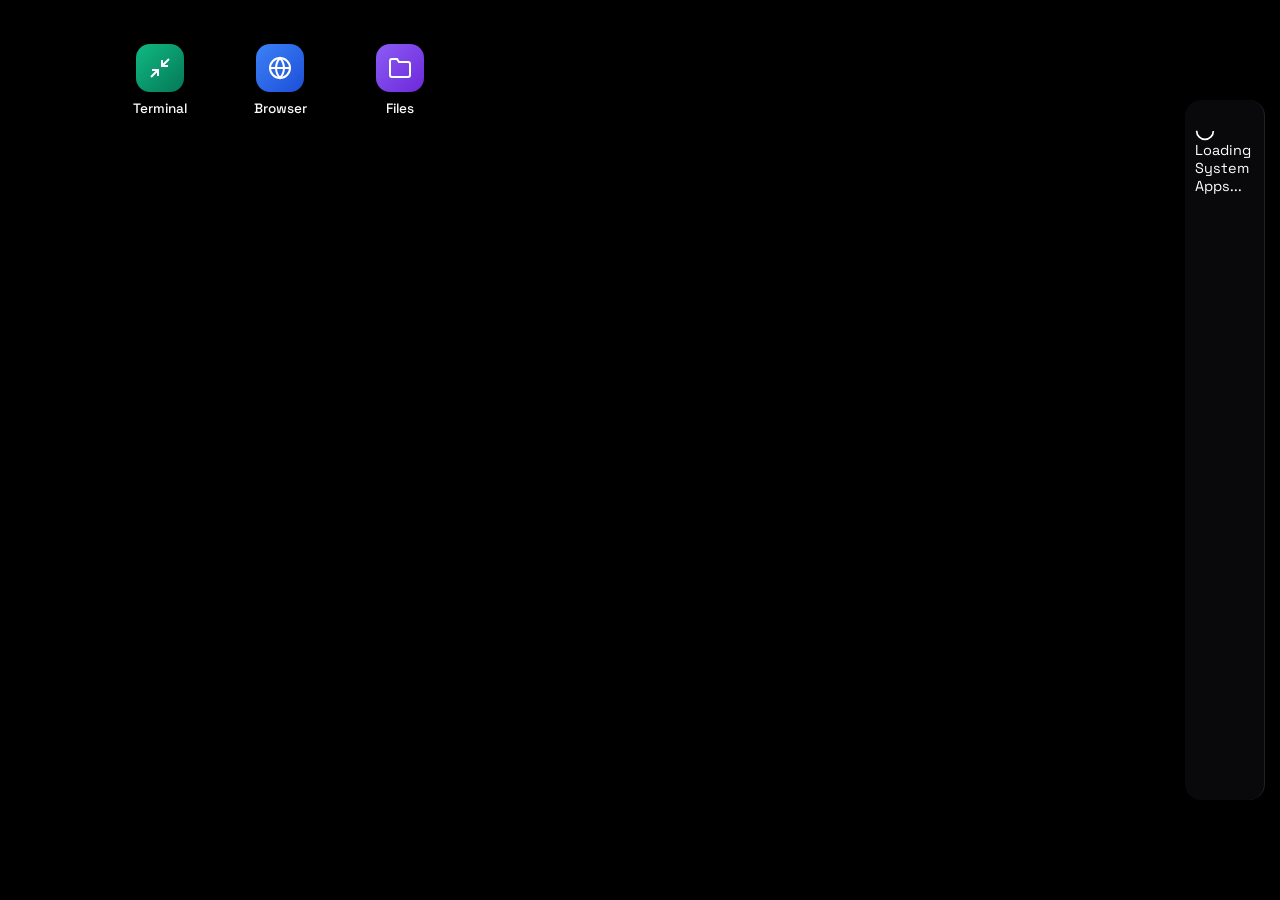
==== ui/index.html @ 46dd428d "New Window" ====
<!DOCTYPE html>
<html lang="en">
<head>
    <meta charset="UTF-8">
    <meta name="viewport" content="width=device-width, initial-scale=1.0">
    <title>Nexus OS Desktop</title>
    <link href="https://fonts.googleapis.com/css2?family=Space+Grotesk:wght@300;400;500;700&display=swap" rel="stylesheet">
    <link rel="stylesheet" href="style.css">
</head>
<body>
    
    <!-- WALLPAPER CROSSFADE LAYERS -->
    <div id="bg-layer-1" class="wallpaper-layer"></div>
    <div id="bg-layer-2" class="wallpaper-layer" style="opacity: 0;"></div>

    <!-- DESKTOP AREA -->
    <main class="desktop">
        <!-- We can add some desktop icons here -->
        <div class="icon-grid">
            <div class="app-icon">
                <div class="icon-box" style="background: linear-gradient(135deg, #10b981, #047857);">
                    <svg width="24" height="24" viewBox="0 0 24 24" fill="none" stroke="currentColor" stroke-width="2"><polyline points="4 14 10 14 10 20"></polyline><polyline points="20 10 14 10 14 4"></polyline><line x1="14" y1="10" x2="21" y2="3"></line><line x1="3" y1="21" x2="10" y2="14"></line></svg>
                </div>
                <span>Terminal</span>
            </div>
            
            <div class="app-icon">
                <div class="icon-box" style="background: linear-gradient(135deg, #3b82f6, #1d4ed8);">
                    <svg width="24" height="24" viewBox="0 0 24 24" fill="none" stroke="currentColor" stroke-width="2"><circle cx="12" cy="12" r="10"></circle><line x1="2" y1="12" x2="22" y2="12"></line><path d="M12 2a15.3 15.3 0 0 1 4 10 15.3 15.3 0 0 1-4 10 15.3 15.3 0 0 1-4-10 15.3 15.3 0 0 1 4-10z"></path></svg>
                </div>
                <span>Browser</span>
            </div>

            <div class="app-icon">
                <div class="icon-box" style="background: linear-gradient(135deg, #8b5cf6, #6d28d9);">
                    <svg width="24" height="24" viewBox="0 0 24 24" fill="none" stroke="currentColor" stroke-width="2"><path d="M22 19a2 2 0 0 1-2 2H4a2 2 0 0 1-2-2V5a2 2 0 0 1 2-2h5l2 3h9a2 2 0 0 1 2 2z"></path></svg>
                </div>
                <span>Files</span>
            </div>
        </div>
    </main>

    <!-- MAC-STYLE FLOATING DOCK (RIGHT SIDEBAR) -->
    <div class="mac-dock-container">
        <div class="mac-dock glass-panel" id="dynamic-dock">
            <div style="color: white; padding: 0 10px; font-size: 0.9rem;" id="dock-loading">
                <svg class="spinner" width="20" height="20" viewBox="0 0 24 24" fill="none" stroke="currentColor" stroke-width="2" style="animation: spin 1s linear infinite; vertical-align: middle; margin-right: 8px;"><circle cx="12" cy="12" r="10" stroke-dasharray="31.4 31.4" stroke-dashoffset="0"></circle></svg>
                Loading System Apps...
            </div>
            <!-- Dynamic Apps will be injected here -->
            <div class="dock-divider" id="dock-divider" style="display: none;"></div>
        </div>
    </div>

    <style>
        @keyframes spin { 100% { transform: rotate(360deg); } }
        
        .dock-item img {
            width: 32px;
            height: 32px;
            object-fit: contain;
            pointer-events: none;
        }
    </style>

    <script src="script.js"></script>
</body>
</html>
---- ui/style.css ----
:root {
    --glass-bg: rgba(15, 15, 20, 0.6);
    --glass-border: rgba(255, 255, 255, 0.1);
    --accent: #8b5cf6;
    --accent-glow: rgba(139, 92, 246, 0.4);
    --text-primary: #f8fafc;
    --text-secondary: #94a3b8;
}

* {
    margin: 0;
    padding: 0;
    box-sizing: border-box;
}

body {
    font-family: 'Space Grotesk', sans-serif;
    color: var(--text-primary);
    overflow: hidden; /* No scrolling on a desktop */
    background: #000;
}

/* Wallpaper Crossfade Layers */
.wallpaper-layer {
    position: fixed;
    top: 0;
    left: 0;
    width: 100vw;
    height: 100vh;
    background-size: cover !important;
    background-position: center center !important;
    background-repeat: no-repeat !important;
    z-index: -1;
    transition: opacity 1.5s ease-in-out;
}

/* Glassmorphism Utilities */
.glass-panel {
    background: var(--glass-bg);
    backdrop-filter: blur(20px);
    -webkit-backdrop-filter: blur(20px);
    border-right: 1px solid var(--glass-border);
    box-shadow: 5px 0 25px rgba(0,0,0,0.5);
}

.desktop {
    position: relative;
    width: 100vw;
    height: 100vh;
    padding: 20px 20px 20px 100px; /* Make room for sidebar */
    box-sizing: border-box;
}

.icon-grid {
    display: grid;
    grid-template-columns: repeat(auto-fill, 100px);
    gap: 20px;
    padding: 10px;
}

.app-icon {
    display: flex;
    flex-direction: column;
    align-items: center;
    justify-content: center;
    width: 100px;
    height: 100px;
    cursor: pointer;
    border-radius: 12px;
    transition: all 0.2s ease;
}

.app-icon:hover {
    background: rgba(255, 255, 255, 0.1);
}

.icon-box {
    width: 48px;
    height: 48px;
    border-radius: 14px;
    display: flex;
    align-items: center;
    justify-content: center;
    margin-bottom: 8px;
    box-shadow: 0 4px 15px rgba(0,0,0,0.5);
    color: white;
}

.app-icon span {
    font-size: 0.85rem;
    text-shadow: 0 2px 4px rgba(0,0,0,0.8);
    font-weight: 500;
}

/* RIGHT SIDEBAR DOCK (Free floating) */
.mac-dock-container {
    position: fixed;
    right: 15px; /* Slight gap from the right edge */
    top: 100px; /* Double gap from the top */
    width: 80px;
    height: calc(100vh - 200px); /* Double gap from top and bottom */
    display: flex;
    justify-content: flex-end; /* Align right */
    align-items: center;
    z-index: 100;
}

.mac-dock {
    display: flex;
    flex-direction: column;
    gap: 15px;
    padding: 20px 0;
    align-items: center;
    width: 100%;
    height: 100%;
    overflow-y: auto;
    overflow-x: hidden;
    border-radius: 16px;
}

/* Hide scrollbar for dock */
.mac-dock::-webkit-scrollbar {
    display: none;
}
.mac-dock {
    -ms-overflow-style: none;  
    scrollbar-width: none;  
}

.dock-item {
    position: relative;
    width: 48px;
    height: 48px;
    border-radius: 12px;
    display: flex;
    justify-content: center;
    align-items: center;
    cursor: pointer;
    transition: all 0.3s cubic-bezier(0.25, 0.8, 0.25, 1);
    background: rgba(255, 255, 255, 0.05); /* Slight tint so it's visible if needed, but mostly transparent */
    box-shadow: 0 4px 15px rgba(0,0,0,0.2);
    animation: slideInUp 0.5s cubic-bezier(0.25, 0.8, 0.25, 1) forwards;
}

.dock-item img {
    width: 32px;
    height: 32px;
    object-fit: contain;
    pointer-events: none;
}

.dock-item:hover {
    transform: translateX(-10px) scale(1.15);
    background: rgba(255, 255, 255, 0.15);
    box-shadow: 0 0 25px var(--accent-glow), 0 0 50px rgba(139, 92, 246, 0.4);
    border: 1px solid rgba(255, 255, 255, 0.4);
    z-index: 10;
}

/* Tooltips (Now on the LEFT side of the icon) */
.dock-item::before {
    content: attr(title);
    position: absolute;
    right: 70px;
    top: 50%;
    transform: translateY(-50%) translateX(10px);
    background: rgba(15, 15, 20, 0.9);
    backdrop-filter: blur(10px);
    padding: 6px 12px;
    border-radius: 6px;
    font-size: 0.8rem;
    color: white;
    opacity: 0;
    pointer-events: none;
    transition: all 0.2s ease;
    white-space: nowrap;
    border: 1px solid rgba(255, 255, 255, 0.1);
    box-shadow: 0 4px 15px rgba(0,0,0,0.5);
}

.dock-item:hover::before {
    opacity: 1;
    transform: translateY(-50%) translateX(0);
}

.dock-divider {
    width: 40px;
    height: 1px;
    background: rgba(255, 255, 255, 0.2);
    margin: 15px 0;
    border-radius: 1px;
}

/* System Tray in Dock */
.sys-tray {
    display: flex;
    flex-direction: column;
    align-items: center;
    gap: 15px;
    margin-top: auto; /* Push to bottom */
    padding-top: 15px;
}

.clock {
    font-size: 0.85rem;
    font-weight: 500;
    letter-spacing: 0.5px;
    text-shadow: 0 2px 4px rgba(0,0,0,0.5);
    background: rgba(255, 255, 255, 0.1);
    padding: 6px 10px;
    border-radius: 8px;
    border: 1px solid rgba(255, 255, 255, 0.1);
    writing-mode: horizontal-tb; /* Normal writing */
}

@keyframes slideInRight {
    from {
        opacity: 0;
        transform: translateX(50px);
    }
    to {
        opacity: 1;
        transform: translateX(0);
    }
}
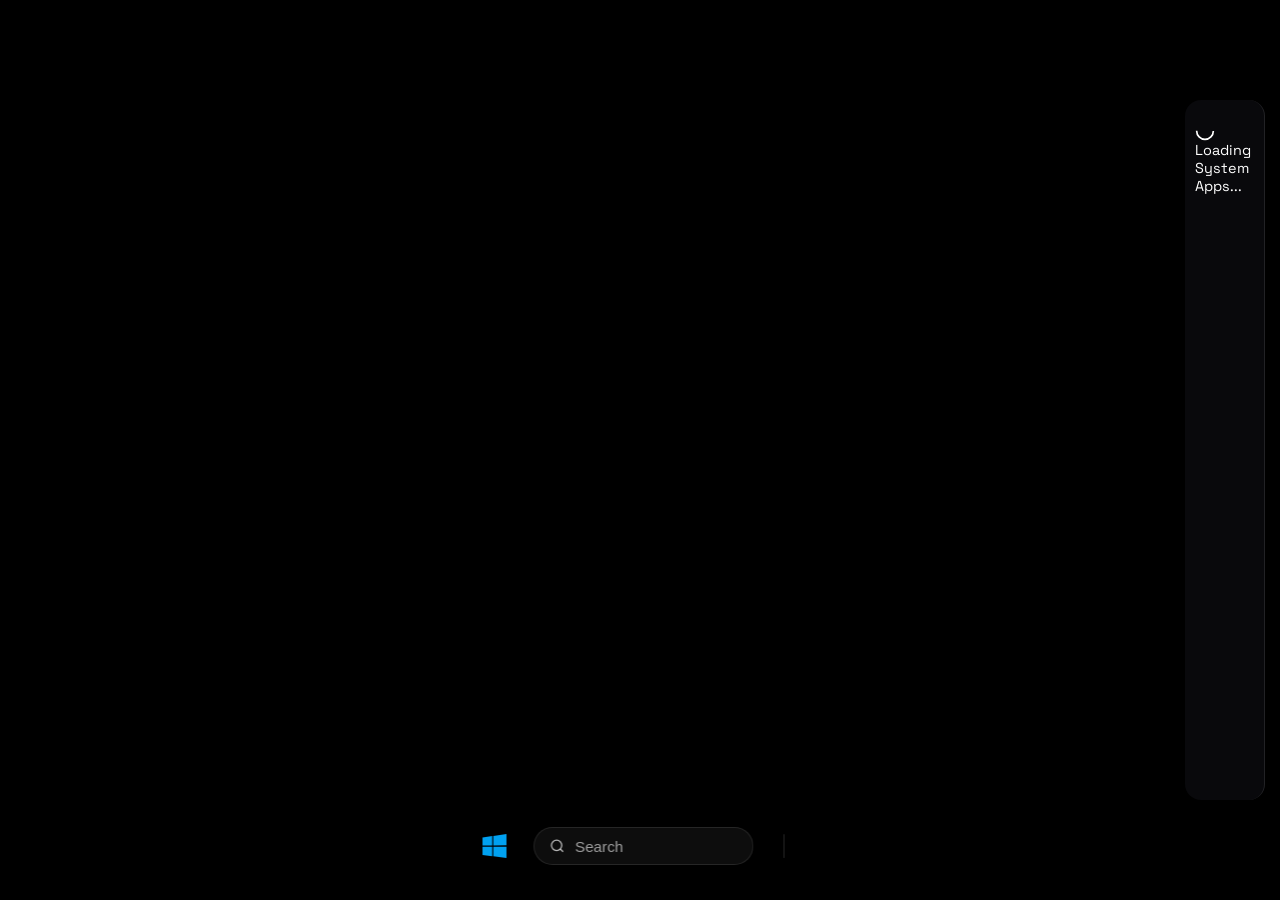
==== commit 6d80a97f: "latest" ====
--- a/ui/index.html
+++ b/ui/index.html
@@ -15,28 +15,9 @@
 
     <!-- DESKTOP AREA -->
     <main class="desktop">
-        <!-- We can add some desktop icons here -->
+        <!-- Apps grid (currently empty, can be used later) -->
         <div class="icon-grid">
-            <div class="app-icon">
-                <div class="icon-box" style="background: linear-gradient(135deg, #10b981, #047857);">
-                    <svg width="24" height="24" viewBox="0 0 24 24" fill="none" stroke="currentColor" stroke-width="2"><polyline points="4 14 10 14 10 20"></polyline><polyline points="20 10 14 10 14 4"></polyline><line x1="14" y1="10" x2="21" y2="3"></line><line x1="3" y1="21" x2="10" y2="14"></line></svg>
-                </div>
-                <span>Terminal</span>
-            </div>
             
-            <div class="app-icon">
-                <div class="icon-box" style="background: linear-gradient(135deg, #3b82f6, #1d4ed8);">
-                    <svg width="24" height="24" viewBox="0 0 24 24" fill="none" stroke="currentColor" stroke-width="2"><circle cx="12" cy="12" r="10"></circle><line x1="2" y1="12" x2="22" y2="12"></line><path d="M12 2a15.3 15.3 0 0 1 4 10 15.3 15.3 0 0 1-4 10 15.3 15.3 0 0 1-4-10 15.3 15.3 0 0 1 4-10z"></path></svg>
-                </div>
-                <span>Browser</span>
-            </div>
-
-            <div class="app-icon">
-                <div class="icon-box" style="background: linear-gradient(135deg, #8b5cf6, #6d28d9);">
-                    <svg width="24" height="24" viewBox="0 0 24 24" fill="none" stroke="currentColor" stroke-width="2"><path d="M22 19a2 2 0 0 1-2 2H4a2 2 0 0 1-2-2V5a2 2 0 0 1 2-2h5l2 3h9a2 2 0 0 1 2 2z"></path></svg>
-                </div>
-                <span>Files</span>
-            </div>
         </div>
     </main>
 
@@ -49,6 +30,27 @@
             </div>
             <!-- Dynamic Apps will be injected here -->
             <div class="dock-divider" id="dock-divider" style="display: none;"></div>
+        </div>
+    </div>
+
+    <!-- NEW TRANSPARENT BOTTOM DOCK (TASKBAR STYLE) -->
+    <div class="bottom-dock-container">
+        <div class="bottom-dock" id="bottom-dock">
+            <!-- Windows Start Button -->
+            <div class="bottom-dock-item win-btn" title="Start">
+                <svg viewBox="0 0 88 88" xmlns="http://www.w3.org/2000/svg"><path d="M0 12.402l35.687-4.86.016 34.423-35.67.206L0 12.402zm39.79-5.467L87.973 0v41.528L39.79 41.73V6.935zm-39.756 39.54l35.655.19-.016 35.155-35.638-4.904V46.476zm39.756.242l48.183.25V88L39.79 81.332V46.718z" fill="#00a1f1"/></svg>
+            </div>
+            
+            <!-- Search Bar -->
+            <div class="search-bar">
+                <svg width="18" height="18" viewBox="0 0 24 24" fill="none" stroke="rgba(255,255,255,0.7)" stroke-width="2"><circle cx="11" cy="11" r="8"></circle><line x1="21" y1="21" x2="16.65" y2="16.65"></line></svg>
+                <input type="text" placeholder="Search">
+            </div>
+            
+            <div class="bottom-divider"></div>
+            
+            <!-- Dynamic Apps will be injected here (max 6) -->
+            <div id="bottom-apps" style="display: flex; gap: 10px; align-items: center;"></div>
         </div>
     </div>
 
--- a/ui/style.css
+++ b/ui/style.css
@@ -223,3 +223,123 @@
         transform: translateX(0);
     }
 }
+
+/* SECOND DOCK: BOTTOM MIDDLE (Fully Transparent) */
+.bottom-dock-container {
+    position: fixed;
+    bottom: 20px;
+    left: 50%;
+    transform: translateX(-50%);
+    display: flex;
+    justify-content: center;
+    align-items: center;
+    z-index: 99;
+}
+
+.bottom-dock {
+    display: flex;
+    flex-direction: row;
+    gap: 15px;
+    padding: 10px 20px;
+    align-items: center;
+    background: transparent;
+}
+
+.bottom-dock-item {
+    position: relative;
+    width: 48px;
+    height: 48px;
+    border-radius: 12px;
+    display: flex;
+    justify-content: center;
+    align-items: center;
+    cursor: pointer;
+    transition: all 0.3s cubic-bezier(0.25, 0.8, 0.25, 1);
+    background: transparent;
+}
+
+.bottom-dock-item img {
+    width: 32px;
+    height: 32px;
+    object-fit: contain;
+    pointer-events: none;
+}
+
+.bottom-dock-item:hover {
+    transform: translateY(-15px) scale(1.2);
+    background: rgba(255, 255, 255, 0.1);
+    box-shadow: 0 0 20px var(--accent-glow);
+    border: 1px solid rgba(255, 255, 255, 0.3);
+    z-index: 10;
+}
+
+.bottom-dock-item::before {
+    content: attr(title);
+    position: absolute;
+    bottom: 70px;
+    left: 50%;
+    transform: translateX(-50%) translateY(10px);
+    background: rgba(15, 15, 20, 0.9);
+    backdrop-filter: blur(10px);
+    padding: 6px 12px;
+    border-radius: 6px;
+    font-size: 0.8rem;
+    color: white;
+    opacity: 0;
+    pointer-events: none;
+    transition: all 0.2s ease;
+    white-space: nowrap;
+    border: 1px solid rgba(255, 255, 255, 0.1);
+}
+
+.bottom-dock-item:hover::before {
+    opacity: 1;
+    transform: translateX(-50%) translateY(0);
+}
+
+.search-bar {
+    display: flex;
+    align-items: center;
+    background: rgba(255, 255, 255, 0.05);
+    border: 1px solid rgba(255, 255, 255, 0.1);
+    border-radius: 20px;
+    padding: 0 15px;
+    height: 38px;
+    width: 220px;
+    gap: 10px;
+    backdrop-filter: blur(10px);
+    transition: all 0.3s ease;
+    margin-right: 5px;
+}
+
+.search-bar:hover {
+    background: rgba(255, 255, 255, 0.1);
+    border: 1px solid rgba(255, 255, 255, 0.2);
+}
+
+.search-bar input {
+    background: transparent;
+    border: none;
+    outline: none;
+    color: white;
+    font-size: 0.95rem;
+    width: 100%;
+}
+
+.search-bar input::placeholder {
+    color: rgba(255, 255, 255, 0.6);
+}
+
+.win-btn svg {
+    width: 24px;
+    height: 24px;
+    filter: drop-shadow(0 2px 5px rgba(0,0,0,0.5));
+}
+
+.bottom-divider {
+    width: 1px;
+    height: 24px;
+    background: rgba(255, 255, 255, 0.15);
+    margin: 0 10px;
+    border-radius: 1px;
+}
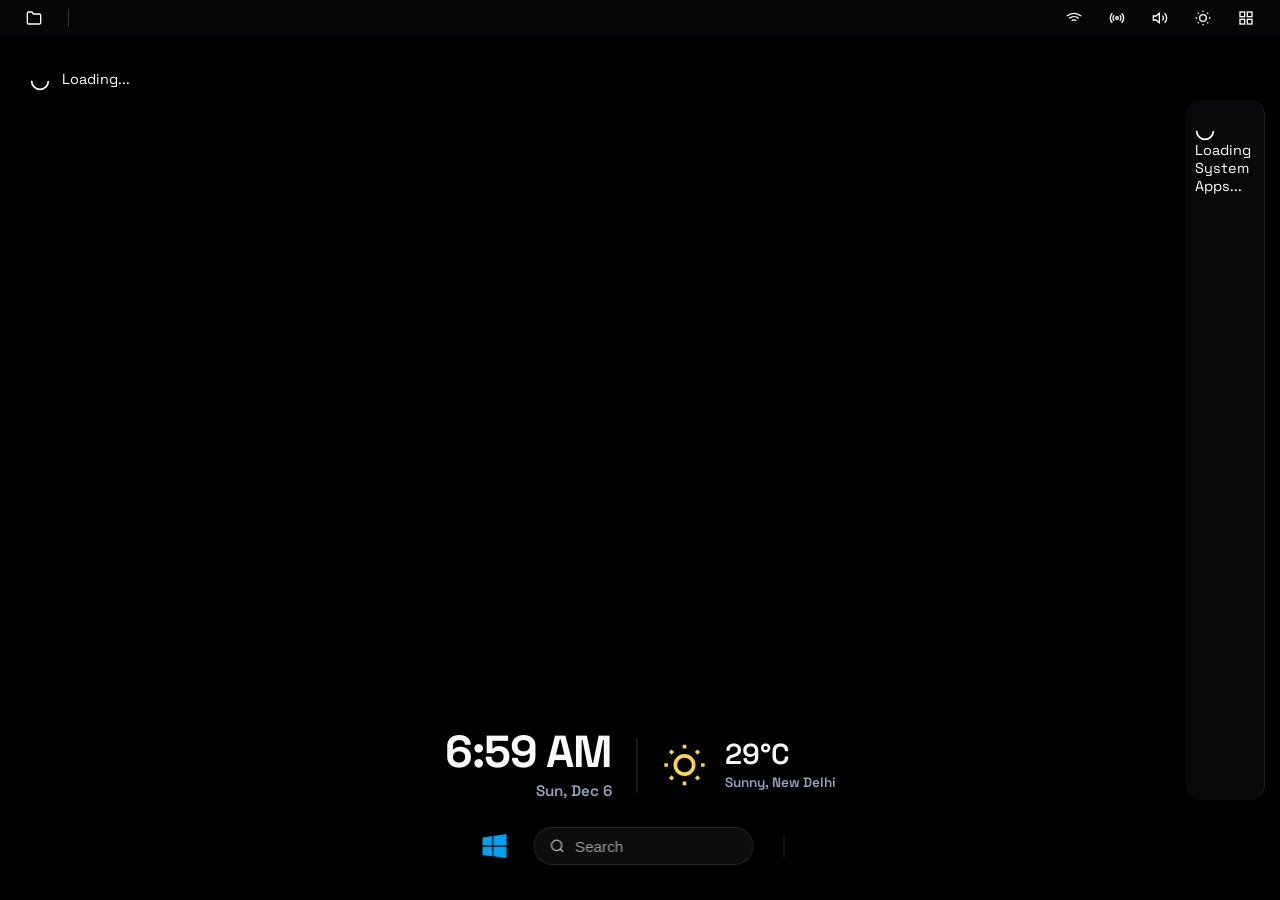
==== commit 8833532c: "many new features added" ====
--- a/ui/index.html
+++ b/ui/index.html
@@ -15,11 +15,192 @@
 
     <!-- DESKTOP AREA -->
     <main class="desktop">
-        <!-- Apps grid (currently empty, can be used later) -->
-        <div class="icon-grid">
-            
-        </div>
+        
+        <!-- FULL WIDTH TOP BAR -->
+        <div class="top-tray-bar">
+            <!-- Left Side: Toggle Desktop Files & Window Tabs -->
+            <div class="top-bar-left">
+                <div class="tray-icon-btn" id="btn-toggle-files" title="Toggle Desktop Files">
+                    <svg viewBox="0 0 24 24" fill="none" stroke="currentColor" stroke-width="2"><path d="M22 19a2 2 0 0 1-2 2H4a2 2 0 0 1-2-2V5a2 2 0 0 1 2-2h5l2 3h9a2 2 0 0 1 2 2z"></path></svg>
+                </div>
+                
+                <div class="top-bar-divider"></div>
+                
+                <div id="open-windows-tabs" class="window-tabs-container">
+                    <!-- Numbers will be injected here dynamically -->
+                </div>
+            </div>
+            
+            <!-- Right Side: System Tray -->
+            <div class="top-bar-right">
+                <div class="tray-icon-btn" id="btn-wifi" title="Wi-Fi">
+                    <svg viewBox="0 0 24 24" fill="none" stroke="currentColor" stroke-width="2"><path d="M5 12.55a11 11 0 0 1 14.08 0"></path><path d="M1.42 9a16 16 0 0 1 21.16 0"></path><path d="M8.53 16.11a6 6 0 0 1 6.95 0"></path><line x1="12" y1="20" x2="12.01" y2="20"></line></svg>
+                </div>
+                <div class="tray-icon-btn" id="btn-hotspot" title="Hotspot">
+                    <svg viewBox="0 0 24 24" fill="none" stroke="currentColor" stroke-width="2"><circle cx="12" cy="12" r="2"></circle><path d="M16.24 7.76a6 6 0 0 1 0 8.49m-8.48-.01a6 6 0 0 1 0-8.49m11.31-2.82a10 10 0 0 1 0 14.14m-14.14 0a10 10 0 0 1 0-14.14"></path></svg>
+                </div>
+                <div class="tray-icon-btn" id="btn-vol" title="Volume">
+                    <svg viewBox="0 0 24 24" fill="none" stroke="currentColor" stroke-width="2"><polygon points="11 5 6 9 2 9 2 15 6 15 11 19 11 5"></polygon><path d="M19.07 4.93a10 10 0 0 1 0 14.14M15.54 8.46a5 5 0 0 1 0 7.07"></path></svg>
+                </div>
+                <div class="tray-icon-btn" id="btn-bright" title="Brightness">
+                    <svg viewBox="0 0 24 24" fill="none" stroke="currentColor" stroke-width="2"><circle cx="12" cy="12" r="5"></circle><line x1="12" y1="1" x2="12" y2="3"></line><line x1="12" y1="21" x2="12" y2="23"></line><line x1="4.22" y1="4.22" x2="5.64" y2="5.64"></line><line x1="18.36" y1="18.36" x2="19.78" y2="19.78"></line><line x1="1" y1="12" x2="3" y2="12"></line><line x1="21" y1="12" x2="23" y2="12"></line><line x1="4.22" y1="19.78" x2="5.64" y2="18.36"></line><line x1="18.36" y1="5.64" x2="19.78" y2="4.22"></line></svg>
+                </div>
+                <div class="tray-icon-btn" id="btn-more" title="More Options">
+                    <svg viewBox="0 0 24 24" fill="none" stroke="currentColor" stroke-width="2"><rect x="3" y="3" width="7" height="7"></rect><rect x="14" y="3" width="7" height="7"></rect><rect x="14" y="14" width="7" height="7"></rect><rect x="3" y="14" width="7" height="7"></rect></svg>
+                </div>
+            </div>
+        </div>
+
+        <!-- POPOVERS -->
+        <div class="tray-popover" id="pop-wifi">
+            <div class="pop-header">Wi-Fi Connections</div>
+            <div class="pop-content">
+                <div class="pop-item active">Nexus_5G <span>Connected</span></div>
+                <div class="pop-item">Guest_Net <span>Available</span></div>
+                <div class="pop-item">Home_Router <span>Available</span></div>
+            </div>
+        </div>
+
+        <div class="tray-popover" id="pop-hotspot">
+            <div class="pop-header">Mobile Hotspot</div>
+            <div class="pop-content">
+                <div class="pop-item" style="justify-content: space-between;">
+                    Share my internet 
+                    <input type="checkbox" checked>
+                </div>
+                <div class="pop-info">1 device connected</div>
+            </div>
+        </div>
+
+        <div class="tray-popover slider-popover" id="pop-vol">
+            <svg viewBox="0 0 24 24" fill="none" stroke="currentColor" stroke-width="2"><polygon points="11 5 6 9 2 9 2 15 6 15 11 19 11 5"></polygon></svg>
+            <div class="slider-wrapper">
+                <input type="range" class="horizontal-slider" min="0" max="100" value="60">
+            </div>
+        </div>
+
+        <div class="tray-popover slider-popover" id="pop-bright">
+            <svg viewBox="0 0 24 24" fill="none" stroke="currentColor" stroke-width="2"><circle cx="12" cy="12" r="5"></circle></svg>
+            <div class="slider-wrapper">
+                <input type="range" class="horizontal-slider" min="0" max="100" value="80">
+            </div>
+        </div>
+
+        <!-- MORE OPTIONS (Action Center Grid) -->
+        <div class="tray-popover control-center" id="pop-more">
+            <div class="cc-grid">
+                <!-- Bluetooth -->
+                <div class="cc-item">
+                    <div class="cc-btn-group active">
+                        <div class="cc-btn-main">
+                            <svg viewBox="0 0 24 24" fill="none" stroke="currentColor" stroke-width="2"><polyline points="6.5 6.5 17.5 17.5 12 23 12 1 17.5 6.5 6.5 17.5"></polyline></svg>
+                        </div>
+                        <div class="cc-btn-arrow"><svg viewBox="0 0 24 24" fill="none" stroke="currentColor" stroke-width="2"><polyline points="9 18 15 12 9 6"></polyline></svg></div>
+                    </div>
+                    <span class="cc-label">Bluetooth</span>
+                </div>
+                <!-- Airplane mode -->
+                <div class="cc-item">
+                    <div class="cc-btn-simple">
+                        <svg viewBox="0 0 24 24" fill="none" stroke="currentColor" stroke-width="2"><path d="M17.8 19.2 16 11l3.5-3.5C21 6 21.5 4 21 3c-1-.5-3 0-4.5 1.5L13 8 4.8 6.2c-.5-.1-.9.2-1.1.7l-1 2.5L9 13l-4 4-2.5-.5-1.5 1.5 4.5 2 2 4.5 1.5-1.5-.5-2.5 4-4 3.5 6.2c.5.9 1 1 1.5 1z"></path></svg>
+                    </div>
+                    <span class="cc-label">Airplane mode</span>
+                </div>
+                <!-- Accessibility -->
+                <div class="cc-item">
+                    <div class="cc-btn-group">
+                        <div class="cc-btn-main">
+                            <svg viewBox="0 0 24 24" fill="none" stroke="currentColor" stroke-width="2"><circle cx="12" cy="5" r="2"></circle><path d="M4 10h16M12 10v10M9 22v-6M15 22v-6"></path></svg>
+                        </div>
+                        <div class="cc-btn-arrow"><svg viewBox="0 0 24 24" fill="none" stroke="currentColor" stroke-width="2"><polyline points="9 18 15 12 9 6"></polyline></svg></div>
+                    </div>
+                    <span class="cc-label">Accessibility</span>
+                </div>
+                <!-- Rotation lock -->
+                <div class="cc-item">
+                    <div class="cc-btn-simple disabled">
+                        <svg viewBox="0 0 24 24" fill="none" stroke="currentColor" stroke-width="2"><rect x="6" y="3" width="12" height="18" rx="2" ry="2"></rect><line x1="12" y1="18" x2="12.01" y2="18"></line><path d="M9 3v18"></path></svg>
+                    </div>
+                    <span class="cc-label disabled-text">Rotation lock</span>
+                </div>
+                <!-- Energy saver -->
+                <div class="cc-item">
+                    <div class="cc-btn-simple">
+                        <svg viewBox="0 0 24 24" fill="none" stroke="currentColor" stroke-width="2"><rect x="2" y="7" width="20" height="10" rx="2" ry="2"></rect><line x1="22" y1="11" x2="22" y2="13"></line><polygon points="11 8 8 13 12 13 11 16"></polygon></svg>
+                    </div>
+                    <span class="cc-label">Energy saver</span>
+                </div>
+                <!-- Cast -->
+                <div class="cc-item">
+                    <div class="cc-btn-simple">
+                        <svg viewBox="0 0 24 24" fill="none" stroke="currentColor" stroke-width="2"><rect x="2" y="7" width="20" height="15" rx="2" ry="2"></rect><polyline points="17 2 12 7 7 2"></polyline></svg>
+                    </div>
+                    <span class="cc-label">Cast</span>
+                </div>
+                <!-- Nearby Share -->
+                <div class="cc-item">
+                    <div class="cc-btn-simple">
+                        <svg viewBox="0 0 24 24" fill="none" stroke="currentColor" stroke-width="2"><circle cx="18" cy="5" r="3"></circle><circle cx="6" cy="12" r="3"></circle><circle cx="18" cy="19" r="3"></circle><line x1="8.59" y1="13.51" x2="15.42" y2="17.49"></line><line x1="15.41" y1="6.51" x2="8.59" y2="10.49"></line></svg>
+                    </div>
+                    <span class="cc-label">Nearby Share</span>
+                </div>
+                <!-- Dark Mode -->
+                <div class="cc-item">
+                    <div class="cc-btn-simple active">
+                        <svg viewBox="0 0 24 24" fill="none" stroke="currentColor" stroke-width="2"><path d="M21 12.79A9 9 0 1 1 11.21 3 7 7 0 0 0 21 12.79z"></path></svg>
+                    </div>
+                    <span class="cc-label">Dark Mode</span>
+                </div>
+                <!-- Project -->
+                <div class="cc-item">
+                    <div class="cc-btn-simple">
+                        <svg viewBox="0 0 24 24" fill="none" stroke="currentColor" stroke-width="2"><rect x="3" y="3" width="18" height="18" rx="2" ry="2"></rect><line x1="3" y1="9" x2="21" y2="9"></line><line x1="9" y1="21" x2="9" y2="9"></line></svg>
+                    </div>
+                    <span class="cc-label">Project</span>
+                </div>
+            </div>
+            
+            <div class="cc-divider"></div>
+
+            <div class="cc-footer">
+                <div class="battery-info">
+                    <svg viewBox="0 0 24 24" fill="none" stroke="currentColor" stroke-width="2"><rect x="2" y="7" width="20" height="10" rx="2" ry="2"></rect><line x1="22" y1="11" x2="22" y2="13"></line></svg>
+                    <span>99%</span>
+                </div>
+                <svg class="settings-icon" viewBox="0 0 24 24" fill="none" stroke="currentColor" stroke-width="2"><circle cx="12" cy="12" r="3"></circle><path d="M19.4 15a1.65 1.65 0 0 0 .33 1.82l.06.06a2 2 0 0 1 0 2.83 2 2 0 0 1-2.83 0l-.06-.06a1.65 1.65 0 0 0-1.82-.33 1.65 1.65 0 0 0-1 1.51V21a2 2 0 0 1-2 2 2 2 0 0 1-2-2v-.09A1.65 1.65 0 0 0 9 19.4a1.65 1.65 0 0 0-1.82.33l-.06.06a2 2 0 0 1-2.83 0 2 2 0 0 1 0-2.83l.06-.06a1.65 1.65 0 0 0 .33-1.82 1.65 1.65 0 0 0-1.51-1H3a2 2 0 0 1-2-2 2 2 0 0 1 2-2h.09A1.65 1.65 0 0 0 4.6 9a1.65 1.65 0 0 0-.33-1.82l-.06-.06a2 2 0 0 1 0-2.83 2 2 0 0 1 2.83 0l.06.06a1.65 1.65 0 0 0 1.82.33H9a1.65 1.65 0 0 0 1-1.51V3a2 2 0 0 1 2-2 2 2 0 0 1 2 2v.09a1.65 1.65 0 0 0 1 1.51 1.65 1.65 0 0 0 1.82-.33l.06-.06a2 2 0 0 1 2.83 0 2 2 0 0 1 0 2.83l-.06.06a1.65 1.65 0 0 0-.33 1.82V9a1.65 1.65 0 0 0 1.51 1H21a2 2 0 0 1 2 2 2 2 0 0 1-2 2h-.09a1.65 1.65 0 0 0-1.51 1z"></path></svg>
+            </div>
+        </div>
+
+        <!-- BOTTOM MID CLOCK & WEATHER WIDGET (FULLY TRANSPARENT) -->
+        <div class="bottom-widget-container">
+            <div class="widget-clock">
+                <div class="time" id="clock-time">--:--</div>
+                <div class="date" id="clock-date">---</div>
+            </div>
+            <div class="widget-divider"></div>
+            <div class="widget-weather">
+                <svg viewBox="0 0 24 24" fill="none" stroke="#fcd34d" stroke-width="2"><circle cx="12" cy="12" r="5"></circle><line x1="12" y1="1" x2="12" y2="3"></line><line x1="12" y1="21" x2="12" y2="23"></line><line x1="4.22" y1="4.22" x2="5.64" y2="5.64"></line><line x1="18.36" y1="18.36" x2="19.78" y2="19.78"></line><line x1="1" y1="12" x2="3" y2="12"></line><line x1="21" y1="12" x2="23" y2="12"></line><line x1="4.22" y1="19.78" x2="5.64" y2="18.36"></line><line x1="18.36" y1="5.64" x2="19.78" y2="4.22"></line></svg>
+                <div class="weather-info">
+                    <span class="temp">29°C</span>
+                    <span class="loc">Sunny, New Delhi</span>
+                </div>
+            </div>
+        </div>
+
     </main>
+
+    <!-- LEFT SIDEBAR FOR DESKTOP FILES -->
+    <div class="left-dock-container">
+        <div class="left-dock" id="left-dock">
+            <div style="color: white; padding: 10px; font-size: 0.9rem; text-align: center;" id="files-loading">
+                <svg class="spinner" width="20" height="20" viewBox="0 0 24 24" fill="none" stroke="currentColor" stroke-width="2" style="animation: spin 1s linear infinite; vertical-align: middle; margin-right: 8px;"><circle cx="12" cy="12" r="10" stroke-dasharray="31.4 31.4" stroke-dashoffset="0"></circle></svg>
+                Loading...
+            </div>
+            <div class="files-grid" id="desktop-files-grid">
+                <!-- Files injected here -->
+            </div>
+        </div>
+    </div>
 
     <!-- MAC-STYLE FLOATING DOCK (RIGHT SIDEBAR) -->
     <div class="mac-dock-container">
--- a/ui/style.css
+++ b/ui/style.css
@@ -224,6 +224,17 @@
     }
 }
 
+@keyframes slideInUp {
+    from {
+        opacity: 0;
+        transform: translateY(30px);
+    }
+    to {
+        opacity: 1;
+        transform: translateY(0);
+    }
+}
+
 /* SECOND DOCK: BOTTOM MIDDLE (Fully Transparent) */
 .bottom-dock-container {
     position: fixed;
@@ -343,3 +354,470 @@
     margin: 0 10px;
     border-radius: 1px;
 }
+
+/* LEFT SIDEBAR DOCK (Desktop Files) */
+.left-dock-container {
+    position: fixed;
+    left: 10px;
+    top: 50px;
+    width: 140px; /* Thinner width for just 2 items */
+    height: calc(100vh - 120px);
+    display: flex;
+    justify-content: flex-start;
+    align-items: flex-start;
+    z-index: 100;
+}
+
+.left-dock {
+    display: flex;
+    flex-direction: column;
+    padding: 10px;
+    width: 100%;
+    height: 100%;
+    overflow-y: auto;
+    overflow-x: hidden;
+    background: transparent; /* Fully transparent */
+}
+
+/* Hide scrollbar for left dock */
+.left-dock::-webkit-scrollbar { display: none; }
+.left-dock { -ms-overflow-style: none; scrollbar-width: none; }
+
+.files-grid {
+    display: grid;
+    grid-template-columns: 1fr 1fr; /* 2 columns */
+    gap: 10px;
+    width: 100%;
+}
+
+.file-item {
+    display: flex;
+    flex-direction: column;
+    align-items: center;
+    justify-content: flex-start;
+    padding: 8px 4px;
+    background: transparent;
+    border-radius: 8px;
+    cursor: pointer;
+    transition: all 0.2s ease;
+    text-align: center;
+}
+
+.file-item:hover {
+    background: rgba(255, 255, 255, 0.1);
+    transform: translateY(-2px);
+    border: 1px solid rgba(255, 255, 255, 0.15);
+}
+
+.file-item svg {
+    width: 28px;
+    height: 28px;
+    margin-bottom: 5px;
+    filter: drop-shadow(0 2px 4px rgba(0,0,0,0.5));
+}
+
+.file-item span {
+    font-size: 0.7rem;
+    color: white;
+    word-break: break-word;
+    display: -webkit-box;
+    -webkit-line-clamp: 2;
+    -webkit-box-orient: vertical;
+    overflow: hidden;
+    line-height: 1.1;
+    text-shadow: 0 1px 3px rgba(0,0,0,0.8);
+}
+
+/* FULL-WIDTH TOP BAR */
+.top-tray-bar {
+    position: fixed;
+    top: 0;
+    left: 0;
+    right: 0;
+    width: 100%;
+    height: 35px;
+    display: flex;
+    justify-content: space-between; /* Space between left and right */
+    align-items: center;
+    padding: 0 20px;
+    background: rgba(15, 15, 20, 0.4); /* Slightly more transparent */
+    backdrop-filter: blur(20px);
+    border: none; /* Removed border */
+    z-index: 100;
+}
+
+.top-bar-left, .top-bar-right {
+    display: flex;
+    align-items: center;
+    gap: 15px;
+    height: 100%;
+}
+
+.top-bar-divider {
+    width: 1px;
+    height: 18px;
+    background: rgba(255, 255, 255, 0.2);
+    margin: 0 5px;
+}
+
+.window-tabs-container {
+    display: flex;
+    align-items: center;
+    gap: 8px;
+}
+
+.window-tab {
+    display: flex;
+    align-items: center;
+    justify-content: center;
+    width: 24px;
+    height: 24px;
+    border-radius: 6px;
+    background: rgba(255, 255, 255, 0.1);
+    color: #fff;
+    font-size: 0.85rem;
+    font-weight: 500;
+    cursor: pointer;
+    transition: all 0.2s ease;
+}
+
+.window-tab:hover {
+    background: rgba(255, 255, 255, 0.25);
+    transform: translateY(-1px);
+}
+
+.window-tab:active {
+    transform: translateY(1px);
+}
+
+.tray-icon-btn {
+    display: flex;
+    justify-content: center;
+    align-items: center;
+    cursor: pointer;
+    transition: all 0.2s ease;
+    padding: 4px 6px;
+    border-radius: 6px;
+    height: 100%;
+}
+
+.tray-icon-btn:hover {
+    background: rgba(255, 255, 255, 0.15);
+}
+
+.tray-icon-btn svg {
+    width: 16px;
+    height: 16px;
+    color: white;
+}
+
+/* INDIVIDUAL POPOVERS */
+.tray-popover {
+    position: fixed;
+    top: 40px; /* Adjusted for thin top bar */
+    right: 105px; /* Shifted left to avoid right dock overlap */
+    background: #1c1c1c;
+    border: 1px solid rgba(255, 255, 255, 0.1);
+    box-shadow: 0 10px 30px rgba(0,0,0,0.5);
+    border-radius: 12px;
+    padding: 15px;
+    z-index: 90;
+    
+    opacity: 0;
+    transform: translateY(-10px);
+    pointer-events: none;
+    transition: all 0.2s cubic-bezier(0.25, 0.8, 0.25, 1);
+}
+
+.tray-popover.show {
+    opacity: 1;
+    transform: translateY(0);
+    pointer-events: auto;
+}
+
+/* Popover Content Styling */
+.pop-header {
+    font-size: 0.9rem;
+    font-weight: 600;
+    margin-bottom: 10px;
+    color: #fff;
+}
+.pop-content {
+    display: flex;
+    flex-direction: column;
+    gap: 5px;
+}
+.pop-item {
+    display: flex;
+    align-items: center;
+    padding: 10px;
+    border-radius: 8px;
+    background: rgba(255, 255, 255, 0.05);
+    cursor: pointer;
+    font-size: 0.8rem;
+    color: #e2e2e2;
+}
+.pop-item:hover { background: rgba(255, 255, 255, 0.1); }
+.pop-item.active { border-left: 3px solid #d4a5ff; }
+.pop-item span { margin-left: auto; font-size: 0.7rem; color: #aaa; }
+.pop-info { font-size: 0.75rem; color: #888; margin-top: 5px; }
+
+/* Horizontal Sliders (Volume & Brightness) */
+.slider-popover {
+    right: 15px; /* Special override: Sliders use the right edge */
+    width: 250px;
+    height: auto;
+    display: flex;
+    flex-direction: row;
+    align-items: center;
+    padding: 15px 20px;
+    gap: 15px;
+}
+.slider-wrapper {
+    flex: 1;
+    display: flex;
+    align-items: center;
+    width: 100%;
+}
+.horizontal-slider {
+    -webkit-appearance: none;
+    appearance: none;
+    width: 100%;
+    height: 6px;
+    background: rgba(255, 255, 255, 0.2);
+    border-radius: 3px;
+    outline: none;
+}
+.horizontal-slider::-webkit-slider-thumb {
+    -webkit-appearance: none;
+    appearance: none;
+    width: 16px;
+    height: 16px;
+    border-radius: 50%;
+    background: #d4a5ff;
+    cursor: pointer;
+    box-shadow: 0 2px 5px rgba(0,0,0,0.5);
+    transition: transform 0.1s;
+}
+.horizontal-slider::-webkit-slider-thumb:hover { transform: scale(1.2); }
+.slider-popover svg { width: 20px; height: 20px; color: #fff; margin-top: 0; }
+
+/* MORE OPTIONS GRID */
+.control-center {
+    width: 360px;
+    padding: 24px;
+}
+
+.cc-grid {
+    display: grid;
+    grid-template-columns: repeat(3, 1fr);
+    gap: 15px 12px;
+}
+
+.cc-item {
+    display: flex;
+    flex-direction: column;
+    align-items: center;
+    gap: 6px;
+}
+
+.cc-btn-group, .cc-btn-simple {
+    display: flex;
+    width: 100%;
+    height: 48px;
+    border-radius: 6px;
+    cursor: pointer;
+    background: rgba(255, 255, 255, 0.06);
+    border: 1px solid rgba(255, 255, 255, 0.05);
+    transition: all 0.2s ease;
+}
+
+.cc-btn-group:hover, .cc-btn-simple:hover {
+    background: rgba(255, 255, 255, 0.1);
+}
+
+.cc-btn-group.active, .cc-btn-simple.active {
+    background: #d4a5ff;
+    color: #000;
+}
+.cc-btn-group.active svg, .cc-btn-simple.active svg { color: #000; }
+
+.cc-btn-main {
+    flex: 1;
+    display: flex;
+    align-items: center;
+    justify-content: center;
+    border-right: 1px solid rgba(0, 0, 0, 0.1);
+}
+
+.cc-btn-arrow {
+    width: 32px;
+    display: flex;
+    align-items: center;
+    justify-content: center;
+}
+.cc-btn-arrow svg { width: 14px; height: 14px; }
+
+.cc-btn-simple {
+    justify-content: center;
+    align-items: center;
+}
+.cc-btn-simple svg { width: 20px; height: 20px; }
+
+.cc-btn-simple.disabled {
+    opacity: 0.4;
+    cursor: not-allowed;
+}
+.cc-btn-simple.disabled:hover {
+    background: rgba(255, 255, 255, 0.06);
+}
+
+.cc-btn-main svg { width: 20px; height: 20px; }
+
+.cc-label {
+    font-size: 0.75rem;
+    font-weight: 500;
+    text-align: center;
+    color: #e2e2e2;
+}
+.cc-label.disabled-text { color: #888; }
+
+.cc-divider {
+    height: 1px;
+    background: rgba(255, 255, 255, 0.1);
+    margin: 5px 0;
+}
+
+.cc-slider-row {
+    display: flex;
+    align-items: center;
+    gap: 15px;
+}
+
+.cc-slider-row svg { width: 20px; height: 20px; color: #fff; }
+.cc-slider-row .cc-arrow-right { width: 14px; height: 14px; cursor: pointer; }
+
+.cc-slider {
+    flex: 1;
+    -webkit-appearance: none;
+    appearance: none;
+    height: 4px;
+    background: rgba(255, 255, 255, 0.2);
+    border-radius: 2px;
+    outline: none;
+}
+
+.cc-slider::-webkit-slider-thumb {
+    -webkit-appearance: none;
+    appearance: none;
+    width: 16px;
+    height: 16px;
+    border-radius: 50%;
+    background: #d4a5ff; /* Matches active color */
+    cursor: pointer;
+    box-shadow: 0 2px 5px rgba(0,0,0,0.5);
+    transition: transform 0.1s;
+}
+.cc-slider::-webkit-slider-thumb:hover { transform: scale(1.2); }
+
+.cc-footer {
+    display: flex;
+    justify-content: space-between;
+    align-items: center;
+    margin-top: 5px;
+}
+
+.battery-info {
+    display: flex;
+    align-items: center;
+    gap: 8px;
+    color: #e2e2e2;
+}
+.battery-info svg { width: 20px; height: 20px; }
+.battery-info span { font-size: 0.8rem; font-weight: 500; }
+
+.settings-icon {
+    width: 20px;
+    height: 20px;
+    color: #e2e2e2;
+    cursor: pointer;
+}
+.settings-icon:hover { color: #fff; }
+
+/* BOTTOM MID CLOCK & WEATHER WIDGET */
+.bottom-widget-container {
+    position: fixed;
+    bottom: 85px; /* Just above the 20px bottom dock */
+    left: 50%;
+    transform: translateX(-50%);
+    display: flex;
+    align-items: center;
+    padding: 15px 30px;
+    border-radius: 28px;
+    z-index: 90;
+    gap: 25px;
+    background: transparent; /* Fully transparent */
+    box-shadow: none;
+}
+
+.widget-clock {
+    display: flex;
+    flex-direction: column;
+    align-items: flex-end;
+}
+
+.widget-clock .time {
+    font-size: 2.8rem;
+    font-weight: 700;
+    line-height: 1;
+    letter-spacing: -1px;
+    text-shadow: 0 2px 10px rgba(0,0,0,0.8);
+}
+
+.widget-clock .date {
+    font-size: 0.95rem;
+    color: var(--text-secondary);
+    font-weight: 600;
+    margin-top: 6px;
+    text-shadow: 0 1px 5px rgba(0,0,0,0.8);
+}
+
+.widget-divider {
+    width: 1px;
+    height: 55px;
+    background: rgba(255, 255, 255, 0.2);
+    border-radius: 1px;
+}
+
+.widget-weather {
+    display: flex;
+    align-items: center;
+    gap: 18px;
+}
+
+.widget-weather svg {
+    width: 44px;
+    height: 44px;
+    filter: drop-shadow(0 2px 8px rgba(0,0,0,0.5));
+}
+
+.weather-info {
+    display: flex;
+    flex-direction: column;
+    align-items: flex-start;
+}
+
+.weather-info .temp {
+    font-size: 1.8rem;
+    font-weight: 600;
+    line-height: 1.1;
+    text-shadow: 0 2px 10px rgba(0,0,0,0.8);
+}
+
+.weather-info .loc {
+    font-size: 0.85rem;
+    color: var(--text-secondary);
+    margin-top: 3px;
+    font-weight: 600;
+    text-shadow: 0 1px 5px rgba(0,0,0,0.8);
+}
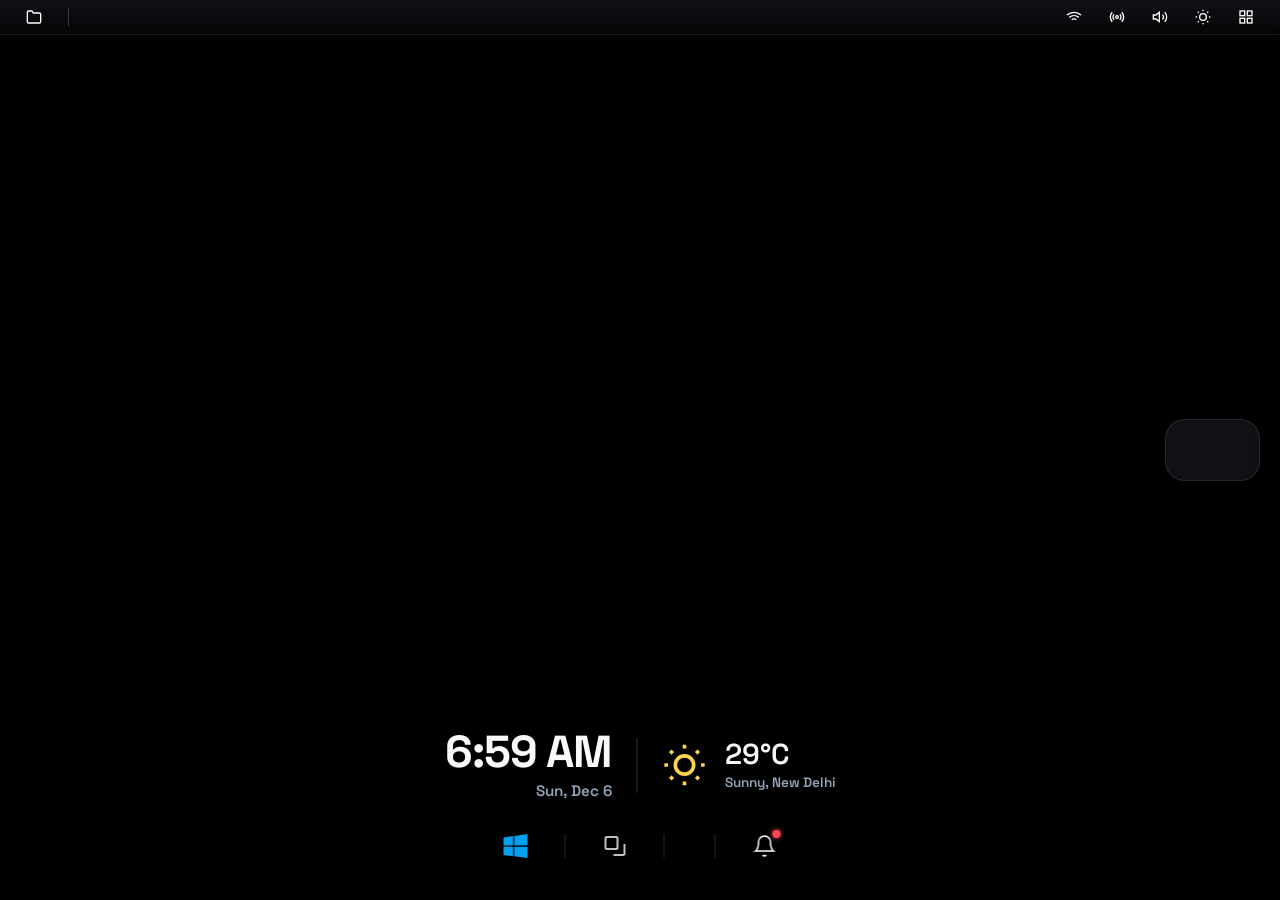
==== commit e41ec059: "working" ====
--- a/ui/index.html
+++ b/ui/index.html
@@ -187,6 +187,106 @@
             </div>
         </div>
 
+        <!-- CUSTOM CONTEXT MENU -->
+        <div id="custom-context-menu" class="context-menu">
+            <div class="cm-item" id="cm-view">
+                <svg viewBox="0 0 24 24" fill="none" stroke="currentColor" stroke-width="2"><rect x="3" y="3" width="7" height="7"></rect><rect x="14" y="3" width="7" height="7"></rect><rect x="14" y="14" width="7" height="7"></rect><rect x="3" y="14" width="7" height="7"></rect></svg>
+                <span>View</span>
+                <span class="cm-shortcut"></span>
+            </div>
+            <div class="cm-item" id="cm-sort">
+                <svg viewBox="0 0 24 24" fill="none" stroke="currentColor" stroke-width="2"><line x1="15" y1="18" x2="9" y2="18"></line><line x1="21" y1="6" x2="3" y2="6"></line><line x1="18" y1="12" x2="6" y2="12"></line></svg>
+                <span>Sort by</span>
+                <span class="cm-shortcut"></span>
+            </div>
+            <div class="cm-item" id="cm-refresh">
+                <svg viewBox="0 0 24 24" fill="none" stroke="currentColor" stroke-width="2"><path d="M21.5 2v6h-6M21.34 15.57a10 10 0 1 1-.92-10.44l5.36 5.36"></path></svg>
+                <span>Refresh</span>
+                <span class="cm-shortcut">F5</span>
+            </div>
+            <div class="cm-divider"></div>
+            <div class="cm-item" id="cm-new">
+                <svg viewBox="0 0 24 24" fill="none" stroke="currentColor" stroke-width="2"><path d="M22 19a2 2 0 0 1-2 2H4a2 2 0 0 1-2-2V5a2 2 0 0 1 2-2h5l2 3h9a2 2 0 0 1 2 2z"></path><line x1="12" y1="11" x2="12" y2="17"></line><line x1="9" y1="14" x2="15" y2="14"></line></svg>
+                <span>New Folder</span>
+                <span class="cm-shortcut">Ctrl+Shift+N</span>
+            </div>
+            <div class="cm-divider"></div>
+            <div class="cm-item" id="cm-settings">
+                <svg viewBox="0 0 24 24" fill="none" stroke="currentColor" stroke-width="2"><rect x="2" y="3" width="20" height="14" rx="2" ry="2"></rect><line x1="8" y1="21" x2="16" y2="21"></line><line x1="12" y1="17" x2="12" y2="21"></line></svg>
+                <span>Display settings</span>
+                <span class="cm-shortcut"></span>
+            </div>
+            <div class="cm-item" id="cm-wallpaper">
+                <svg viewBox="0 0 24 24" fill="none" stroke="currentColor" stroke-width="2"><rect x="3" y="3" width="18" height="18" rx="2" ry="2"></rect><circle cx="8.5" cy="8.5" r="1.5"></circle><polyline points="21 15 16 10 5 21"></polyline></svg>
+                <span>Personalize</span>
+                <span class="cm-shortcut"></span>
+            </div>
+        </div>
+
+        <!-- SPOTLIGHT SEARCH -->
+        <div id="spotlight-overlay" class="spotlight-overlay">
+            <div class="spotlight-container">
+                <svg viewBox="0 0 24 24" fill="none" stroke="currentColor" stroke-width="2"><circle cx="11" cy="11" r="8"></circle><line x1="21" y1="21" x2="16.65" y2="16.65"></line></svg>
+                <input type="text" id="spotlight-input" placeholder="Spotlight Search..." autocomplete="off">
+            </div>
+            <div id="spotlight-results" class="spotlight-results"></div>
+        </div>
+
+        <!-- APP DRAWER (START MENU) -->
+        <div id="app-drawer" class="app-drawer-overlay">
+            <div class="app-drawer-content">
+                <div class="app-drawer-header">All Apps</div>
+                <div class="app-drawer-grid" id="app-drawer-grid">
+                    <!-- Apps injected here -->
+                </div>
+                
+                <!-- APP DRAWER FOOTER (POWER MENU) -->
+                <div class="app-drawer-footer">
+                    <div class="user-profile">
+                        <div class="avatar">S</div>
+                        <span>System Admin</span>
+                    </div>
+                    <div class="power-btn" id="btn-power" title="Power Options">
+                        <svg viewBox="0 0 24 24" fill="none" stroke="currentColor" stroke-width="2"><path d="M18.36 6.64a9 9 0 1 1-12.73 0"></path><line x1="12" y1="2" x2="12" y2="12"></line></svg>
+                    </div>
+                    
+                    <!-- POWER MENU POPOVER -->
+                    <div id="power-menu" class="power-menu-popover">
+                        <div class="pm-item" id="pm-sleep">
+                            <svg viewBox="0 0 24 24" fill="none" stroke="currentColor" stroke-width="2"><path d="M21 12.79A9 9 0 1 1 11.21 3 7 7 0 0 0 21 12.79z"></path></svg>
+                            Sleep
+                        </div>
+                        <div class="pm-item" id="pm-restart">
+                            <svg viewBox="0 0 24 24" fill="none" stroke="currentColor" stroke-width="2"><polyline points="23 4 23 10 17 10"></polyline><path d="M20.49 15a9 9 0 1 1-2.12-9.36L23 10"></path></svg>
+                            Restart
+                        </div>
+                        <div class="pm-item" id="pm-shutdown">
+                            <svg viewBox="0 0 24 24" fill="none" stroke="currentColor" stroke-width="2"><path d="M18.36 6.64a9 9 0 1 1-12.73 0"></path><line x1="12" y1="2" x2="12" y2="12"></line></svg>
+                            Shut down
+                        </div>
+                    </div>
+                </div>
+            </div>
+        </div>
+        <!-- SETTINGS PANEL -->
+        <div id="settings-overlay" class="spotlight-overlay">
+            <div class="settings-container">
+                <div class="settings-header">
+                    <h2>System Settings</h2>
+                    <span id="close-settings" style="cursor:pointer; font-size:1.5rem; color: #fff;">&times;</span>
+                </div>
+                <div class="settings-body">
+                    <h3>Accent Color</h3>
+                    <div class="color-options">
+                        <div class="color-swatch active" data-color="#8b5cf6" data-glow="rgba(139, 92, 246, 0.4)" style="background: #8b5cf6;" title="Cyber Purple (Default)"></div>
+                        <div class="color-swatch" data-color="#00ffcc" data-glow="rgba(0, 255, 204, 0.4)" style="background: #00ffcc;" title="Neon Cyan"></div>
+                        <div class="color-swatch" data-color="#ff0055" data-glow="rgba(255, 0, 85, 0.4)" style="background: #ff0055;" title="Neon Pink"></div>
+                        <div class="color-swatch" data-color="#00a1f1" data-glow="rgba(0, 161, 241, 0.4)" style="background: #00a1f1;" title="Windows Blue"></div>
+                        <div class="color-swatch" data-color="#fbbc05" data-glow="rgba(251, 188, 5, 0.4)" style="background: #fbbc05;" title="Sun Yellow"></div>
+                    </div>
+                </div>
+            </div>
+        </div>
     </main>
 
     <!-- LEFT SIDEBAR FOR DESKTOP FILES -->
@@ -205,33 +305,85 @@
     <!-- MAC-STYLE FLOATING DOCK (RIGHT SIDEBAR) -->
     <div class="mac-dock-container">
         <div class="mac-dock glass-panel" id="dynamic-dock">
-            <div style="color: white; padding: 0 10px; font-size: 0.9rem;" id="dock-loading">
-                <svg class="spinner" width="20" height="20" viewBox="0 0 24 24" fill="none" stroke="currentColor" stroke-width="2" style="animation: spin 1s linear infinite; vertical-align: middle; margin-right: 8px;"><circle cx="12" cy="12" r="10" stroke-dasharray="31.4 31.4" stroke-dashoffset="0"></circle></svg>
-                Loading System Apps...
-            </div>
-            <!-- Dynamic Apps will be injected here -->
             <div class="dock-divider" id="dock-divider" style="display: none;"></div>
         </div>
     </div>
-
     <!-- NEW TRANSPARENT BOTTOM DOCK (TASKBAR STYLE) -->
     <div class="bottom-dock-container">
         <div class="bottom-dock" id="bottom-dock">
             <!-- Windows Start Button -->
-            <div class="bottom-dock-item win-btn" title="Start">
+            <div class="bottom-dock-item win-btn" id="start-btn" title="Start">
                 <svg viewBox="0 0 88 88" xmlns="http://www.w3.org/2000/svg"><path d="M0 12.402l35.687-4.86.016 34.423-35.67.206L0 12.402zm39.79-5.467L87.973 0v41.528L39.79 41.73V6.935zm-39.756 39.54l35.655.19-.016 35.155-35.638-4.904V46.476zm39.756.242l48.183.25V88L39.79 81.332V46.718z" fill="#00a1f1"/></svg>
             </div>
             
-            <!-- Search Bar -->
-            <div class="search-bar">
-                <svg width="18" height="18" viewBox="0 0 24 24" fill="none" stroke="rgba(255,255,255,0.7)" stroke-width="2"><circle cx="11" cy="11" r="8"></circle><line x1="21" y1="21" x2="16.65" y2="16.65"></line></svg>
-                <input type="text" placeholder="Search">
+            <!-- Search Bar Removed per user request -->
+            
+            <div class="bottom-divider"></div>
+            
+            <!-- Multi-Desktop (Task View) -->
+            <div class="bottom-dock-item" id="task-view-btn" title="Task View" style="color: white;">
+                <svg viewBox="0 0 24 24" fill="none" stroke="currentColor" stroke-width="1.5" width="24" height="24">
+                    <rect x="3" y="3" width="12" height="12" rx="1"></rect>
+                    <path d="M11 21h10a1 1 0 0 0 1-1V10"></path>
+                </svg>
             </div>
             
             <div class="bottom-divider"></div>
             
             <!-- Dynamic Apps will be injected here (max 6) -->
             <div id="bottom-apps" style="display: flex; gap: 10px; align-items: center;"></div>
+
+            <div class="bottom-divider"></div>
+            
+            <!-- Notification Bell -->
+            <div class="bottom-dock-item" id="notif-btn" title="Notifications" style="color: white; position: relative;">
+                <svg viewBox="0 0 24 24" fill="none" stroke="currentColor" stroke-width="1.5" width="24" height="24">
+                    <path d="M18 8A6 6 0 0 0 6 8c0 7-3 9-3 9h18s-3-2-3-9"></path>
+                    <path d="M13.73 21a2 2 0 0 1-3.46 0"></path>
+                </svg>
+                <!-- Red dot indicator -->
+                <div id="notif-dot" style="position: absolute; top: 8px; right: 8px; width: 8px; height: 8px; background: #ff4757; border-radius: 50%; box-shadow: 0 0 5px #ff4757;"></div>
+            </div>
+        </div>
+    </div>
+
+    <!-- NOTIFICATION CENTER -->
+    <div id="notification-center" class="notification-center">
+        <div class="notif-header">
+            <h3>Notifications</h3>
+            <span class="clear-all" id="notif-clear">Clear All</span>
+        </div>
+        <div class="notif-list" id="notif-list">
+            <!-- WhatsApp Notification -->
+            <div class="notif-card">
+                <div class="notif-icon" style="background: #25D366;">
+                    <svg viewBox="0 0 24 24" fill="white" stroke="white" stroke-width="2"><path d="M21 11.5a8.38 8.38 0 0 1-.9 3.8 8.5 8.5 0 0 1-7.6 4.7 8.38 8.38 0 0 1-3.8-.9L3 21l1.9-5.7a8.38 8.38 0 0 1-.9-3.8 8.5 8.5 0 0 1 4.7-7.6 8.38 8.38 0 0 1 3.8-.9h.5a8.48 8.48 0 0 1 8 8v.5z"></path></svg>
+                </div>
+                <div class="notif-content">
+                    <div class="notif-title">WhatsApp <span class="notif-time">Just now</span></div>
+                    <div class="notif-msg">Mom: Dinner is ready! Come downstairs.</div>
+                </div>
+            </div>
+            <!-- Telegram Notification -->
+            <div class="notif-card">
+                <div class="notif-icon" style="background: #0088cc;">
+                    <svg viewBox="0 0 24 24" fill="none" stroke="white" stroke-width="2"><line x1="22" y1="2" x2="11" y2="13"></line><polygon points="22 2 15 22 11 13 2 9 22 2"></polygon></svg>
+                </div>
+                <div class="notif-content">
+                    <div class="notif-title">Telegram <span class="notif-time">5m ago</span></div>
+                    <div class="notif-msg">Dev Group: Server deployment successful!</div>
+                </div>
+            </div>
+            <!-- Chrome Notification -->
+            <div class="notif-card">
+                <div class="notif-icon" style="background: #fbbc05;">
+                    <svg viewBox="0 0 24 24" fill="none" stroke="white" stroke-width="2"><circle cx="12" cy="12" r="10"></circle><circle cx="12" cy="12" r="4"></circle><line x1="21.17" y1="8" x2="12" y2="8"></line><line x1="3.95" y1="6.06" x2="8.54" y2="14"></line><line x1="10.88" y1="21.94" x2="15.46" y2="14"></line></svg>
+                </div>
+                <div class="notif-content">
+                    <div class="notif-title">Google Chrome <span class="notif-time">12m ago</span></div>
+                    <div class="notif-msg">Download Complete: NexusOS_Update.zip</div>
+                </div>
+            </div>
         </div>
     </div>
 
--- a/ui/style.css
+++ b/ui/style.css
@@ -95,13 +95,9 @@
 /* RIGHT SIDEBAR DOCK (Free floating) */
 .mac-dock-container {
     position: fixed;
-    right: 15px; /* Slight gap from the right edge */
-    top: 100px; /* Double gap from the top */
-    width: 80px;
-    height: calc(100vh - 200px); /* Double gap from top and bottom */
-    display: flex;
-    justify-content: flex-end; /* Align right */
-    align-items: center;
+    right: 20px;
+    top: 60%; /* Pushed down from center */
+    transform: translateY(-50%);
     z-index: 100;
 }
 
@@ -151,9 +147,9 @@
 
 .dock-item:hover {
     transform: translateX(-10px) scale(1.15);
-    background: rgba(255, 255, 255, 0.15);
-    box-shadow: 0 0 25px var(--accent-glow), 0 0 50px rgba(139, 92, 246, 0.4);
-    border: 1px solid rgba(255, 255, 255, 0.4);
+    background: linear-gradient(135deg, rgba(255, 255, 255, 0.2), rgba(255, 255, 255, 0.05));
+    box-shadow: 0 0 20px var(--accent-glow), 0 0 40px rgba(139, 92, 246, 0.6), inset 0 0 15px rgba(255, 255, 255, 0.2);
+    border: 1px solid rgba(255, 255, 255, 0.5);
     z-index: 10;
 }
 
@@ -235,6 +231,71 @@
     }
 }
 
+/* RESTORED MAC DOCK STYLES */
+.mac-dock-container {
+    position: fixed;
+    right: 20px;
+    top: 50%;
+    transform: translateY(-50%);
+    z-index: 100;
+}
+
+.mac-dock {
+    background: rgba(25, 25, 30, 0.7);
+    backdrop-filter: blur(15px);
+    border: 1px solid rgba(255, 255, 255, 0.1);
+    border-radius: 20px;
+    padding: 35px 25px 25px 25px; /* More padding */
+    width: 95px; /* Thicker */
+    display: flex;
+    flex-direction: column;
+    align-items: center;
+    gap: 15px;
+    box-shadow: -5px 0 30px rgba(0,0,0,0.4);
+    max-height: calc(100vh - 300px);
+    overflow-y: auto;
+}
+
+.mac-dock::-webkit-scrollbar {
+    display: none; /* Hide scrollbar for a clean look */
+}
+
+.dock-item {
+    position: relative;
+    width: 44px;
+    height: 44px;
+    border-radius: 12px;
+    display: flex;
+    justify-content: center;
+    align-items: center;
+    cursor: pointer;
+    transition: all 0.3s cubic-bezier(0.25, 0.8, 0.25, 1);
+    background: transparent;
+}
+
+.dock-item img {
+    width: 28px;
+    height: 28px;
+    object-fit: contain;
+    pointer-events: none;
+    transition: all 0.3s;
+}
+
+.dock-item:hover {
+    transform: translateX(-10px) scale(1.15);
+    background: linear-gradient(135deg, rgba(255, 255, 255, 0.2), rgba(255, 255, 255, 0.05));
+    box-shadow: 0 0 20px var(--accent-glow), 0 0 40px rgba(139, 92, 246, 0.4), inset 0 0 10px rgba(255,255,255,0.2);
+    border: 1px solid rgba(255, 255, 255, 0.4);
+    z-index: 10;
+}
+
+.dock-divider {
+    width: 80%;
+    height: 1px;
+    background: rgba(255,255,255,0.2);
+    margin: 5px auto;
+}
+
 /* SECOND DOCK: BOTTOM MIDDLE (Fully Transparent) */
 .bottom-dock-container {
     position: fixed;
@@ -278,9 +339,9 @@
 
 .bottom-dock-item:hover {
     transform: translateY(-15px) scale(1.2);
-    background: rgba(255, 255, 255, 0.1);
-    box-shadow: 0 0 20px var(--accent-glow);
-    border: 1px solid rgba(255, 255, 255, 0.3);
+    background: linear-gradient(135deg, rgba(255, 255, 255, 0.2), rgba(255, 255, 255, 0.05));
+    box-shadow: 0 0 25px var(--accent-glow), 0 0 45px rgba(139, 92, 246, 0.5), inset 0 0 10px rgba(255, 255, 255, 0.2);
+    border: 1px solid rgba(255, 255, 255, 0.4);
     z-index: 10;
 }
 
@@ -358,14 +419,19 @@
 /* LEFT SIDEBAR DOCK (Desktop Files) */
 .left-dock-container {
     position: fixed;
-    left: 10px;
+    left: -130px; /* Hidden by default, leaving a 10px trigger area */
     top: 50px;
-    width: 140px; /* Thinner width for just 2 items */
+    width: 140px;
     height: calc(100vh - 120px);
     display: flex;
     justify-content: flex-start;
     align-items: flex-start;
     z-index: 100;
+    transition: left 0.3s cubic-bezier(0.25, 0.8, 0.25, 1);
+}
+
+.left-dock-container:hover {
+    left: 10px; /* Slide out when hovered */
 }
 
 .left-dock {
@@ -440,9 +506,11 @@
     justify-content: space-between; /* Space between left and right */
     align-items: center;
     padding: 0 20px;
-    background: rgba(15, 15, 20, 0.4); /* Slightly more transparent */
-    backdrop-filter: blur(20px);
-    border: none; /* Removed border */
+    background: linear-gradient(180deg, rgba(20, 20, 25, 0.8) 0%, rgba(10, 10, 15, 0.6) 100%);
+    backdrop-filter: blur(10px); /* Reduced for performance */
+    -webkit-backdrop-filter: blur(10px);
+    border-bottom: 1px solid rgba(255, 255, 255, 0.05);
+    box-shadow: 0 4px 20px rgba(0, 0, 0, 0.2);
     z-index: 100;
 }
 
@@ -473,17 +541,21 @@
     width: 24px;
     height: 24px;
     border-radius: 6px;
-    background: rgba(255, 255, 255, 0.1);
+    background: linear-gradient(135deg, rgba(255, 255, 255, 0.1), rgba(255, 255, 255, 0.02));
+    border: 1px solid rgba(255, 255, 255, 0.1);
+    box-shadow: 0 4px 10px rgba(0, 0, 0, 0.2);
     color: #fff;
     font-size: 0.85rem;
     font-weight: 500;
     cursor: pointer;
-    transition: all 0.2s ease;
+    transition: all 0.3s cubic-bezier(0.25, 0.8, 0.25, 1);
 }
 
 .window-tab:hover {
-    background: rgba(255, 255, 255, 0.25);
-    transform: translateY(-1px);
+    background: linear-gradient(135deg, rgba(139, 92, 246, 0.6), rgba(139, 92, 246, 0.2));
+    border-color: rgba(139, 92, 246, 0.8);
+    box-shadow: 0 0 15px rgba(139, 92, 246, 0.5), 0 4px 12px rgba(0, 0, 0, 0.4);
+    transform: translateY(-2px);
 }
 
 .window-tab:active {
@@ -495,7 +567,7 @@
     justify-content: center;
     align-items: center;
     cursor: pointer;
-    transition: all 0.2s ease;
+    transition: all 0.3s cubic-bezier(0.25, 0.8, 0.25, 1);
     padding: 4px 6px;
     border-radius: 6px;
     height: 100%;
@@ -503,6 +575,8 @@
 
 .tray-icon-btn:hover {
     background: rgba(255, 255, 255, 0.15);
+    box-shadow: 0 0 10px rgba(255, 255, 255, 0.2);
+    transform: translateY(-1px);
 }
 
 .tray-icon-btn svg {
@@ -515,7 +589,7 @@
 .tray-popover {
     position: fixed;
     top: 40px; /* Adjusted for thin top bar */
-    right: 105px; /* Shifted left to avoid right dock overlap */
+    right: 135px; /* Shifted left to avoid right dock overlap */
     background: #1c1c1c;
     border: 1px solid rgba(255, 255, 255, 0.1);
     box-shadow: 0 10px 30px rgba(0,0,0,0.5);
@@ -564,7 +638,7 @@
 
 /* Horizontal Sliders (Volume & Brightness) */
 .slider-popover {
-    right: 15px; /* Special override: Sliders use the right edge */
+    right: 135px; /* Special override: Sliders use the right edge */
     width: 250px;
     height: auto;
     display: flex;
@@ -821,3 +895,472 @@
     font-weight: 600;
     text-shadow: 0 1px 5px rgba(0,0,0,0.8);
 }
+
+/* CUSTOM CONTEXT MENU */
+.context-menu {
+    position: fixed;
+    background: rgba(15, 15, 20, 0.9); /* Darker for readability without heavy blur */
+    backdrop-filter: blur(10px); /* Reduced */
+    border: 1px solid rgba(255, 255, 255, 0.1);
+    box-shadow: 0 10px 40px rgba(0,0,0,0.5), inset 0 0 0 1px rgba(255,255,255,0.05);
+    border-radius: 12px;
+    padding: 8px;
+    min-width: 200px;
+    z-index: 1000;
+    display: none; /* hidden by default */
+    flex-direction: column;
+    animation: fadeIn 0.15s ease-out;
+}
+
+.context-menu.show {
+    display: flex;
+}
+
+.cm-item {
+    display: flex;
+    align-items: center;
+    padding: 10px 15px;
+    border-radius: 6px;
+    cursor: pointer;
+    font-size: 0.9rem;
+    color: #f8fafc;
+    transition: all 0.2s ease;
+    gap: 12px;
+}
+
+.cm-item svg {
+    width: 16px;
+    height: 16px;
+    opacity: 0.7;
+}
+
+.cm-item span {
+    flex: 1;
+}
+
+.cm-shortcut {
+    font-size: 0.75rem;
+    color: rgba(255,255,255,0.4);
+    margin-left: 20px;
+}
+
+.cm-item:hover {
+    background: var(--accent);
+    color: #fff;
+    box-shadow: 0 0 15px var(--accent-glow);
+}
+
+.cm-divider {
+    height: 1px;
+    background: rgba(255,255,255,0.1);
+    margin: 4px 0;
+}
+
+/* SPOTLIGHT SEARCH */
+.spotlight-overlay {
+    position: fixed;
+    top: 0; left: 0; width: 100vw; height: 100vh;
+    background: rgba(0,0,0,0.6); /* No blur on full screen for performance */
+    z-index: 2000;
+    display: none;
+    flex-direction: column;
+    align-items: center;
+    justify-content: flex-start;
+    padding-top: 20vh;
+    animation: fadeIn 0.2s ease-out;
+}
+
+.spotlight-overlay.show {
+    display: flex;
+}
+
+.spotlight-container {
+    width: 600px;
+    background: rgba(25, 25, 30, 0.95);
+    backdrop-filter: blur(10px); /* Reduced */
+    border: 1px solid rgba(255,255,255,0.15);
+    border-radius: 16px;
+    box-shadow: 0 20px 60px rgba(0,0,0,0.6), inset 0 1px 0 rgba(255,255,255,0.1);
+    display: flex;
+    align-items: center;
+    padding: 15px 25px;
+    gap: 15px;
+}
+
+.spotlight-container svg {
+    width: 24px; height: 24px;
+    color: rgba(255,255,255,0.5);
+}
+
+.spotlight-container input {
+    flex: 1;
+    background: transparent;
+    border: none;
+    outline: none;
+    color: white;
+    font-size: 1.5rem;
+    font-family: inherit;
+}
+
+.spotlight-results {
+    width: 600px;
+    margin-top: 15px;
+    background: rgba(25, 25, 30, 0.95);
+    backdrop-filter: blur(10px); /* Reduced */
+    border: 1px solid rgba(255,255,255,0.15);
+    border-radius: 12px;
+    box-shadow: 0 20px 60px rgba(0,0,0,0.6);
+    overflow: hidden;
+}
+
+.spotlight-results:empty {
+    display: none;
+}
+
+/* APP DRAWER */
+.app-drawer-overlay {
+    position: fixed;
+    top: 0; left: 0; width: 100vw; height: 100vh;
+    background: rgba(10, 10, 15, 0.85); /* No blur on full screen */
+    z-index: 1500;
+    display: none;
+    flex-direction: column;
+    animation: fadeIn 0.2s ease-out;
+}
+
+.app-drawer-overlay.show {
+    display: flex;
+}
+
+.app-drawer-content {
+    flex: 1;
+    padding: 60px 10vw 0 10vw;
+    display: flex;
+    flex-direction: column;
+    overflow: hidden; /* Prevent body scroll */
+}
+
+.app-drawer-header {
+    font-size: 2rem;
+    font-weight: 700;
+    margin-bottom: 30px;
+    color: white;
+    text-align: center;
+    text-shadow: 0 4px 15px rgba(0,0,0,0.5);
+    flex-shrink: 0;
+}
+
+.app-drawer-grid {
+    flex: 1;
+    display: grid;
+    grid-template-columns: repeat(auto-fill, minmax(100px, 1fr));
+    gap: 30px;
+    overflow-y: auto;
+    padding-bottom: 50px;
+}
+.app-drawer-grid::-webkit-scrollbar { display: none; }
+
+.app-drawer-footer {
+    display: flex;
+    justify-content: space-between;
+    align-items: center;
+    padding: 20px 0;
+    border-top: 1px solid rgba(255, 255, 255, 0.1);
+    margin-top: auto;
+    flex-shrink: 0;
+    position: relative;
+}
+
+.user-profile {
+    display: flex;
+    align-items: center;
+    gap: 12px;
+    color: white;
+    font-weight: 500;
+}
+
+.avatar {
+    width: 40px;
+    height: 40px;
+    border-radius: 50%;
+    background: linear-gradient(135deg, var(--accent), #ff7eb3);
+    display: flex;
+    justify-content: center;
+    align-items: center;
+    font-size: 1.2rem;
+    font-weight: bold;
+    box-shadow: 0 2px 10px rgba(0,0,0,0.3);
+}
+
+.power-btn {
+    width: 44px;
+    height: 44px;
+    border-radius: 50%;
+    background: rgba(255, 255, 255, 0.1);
+    display: flex;
+    justify-content: center;
+    align-items: center;
+    cursor: pointer;
+    color: white;
+    transition: all 0.2s ease;
+}
+
+.power-btn:hover {
+    background: rgba(255, 60, 60, 0.8);
+    box-shadow: 0 0 15px rgba(255, 60, 60, 0.6);
+    transform: scale(1.05);
+}
+
+.power-btn svg {
+    width: 20px;
+    height: 20px;
+}
+
+@keyframes fadeIn {
+    from { opacity: 0; transform: scale(0.98); }
+    to { opacity: 1; transform: scale(1); }
+}
+
+/* POWER MENU POPOVER */
+.power-menu-popover {
+    position: absolute;
+    bottom: 75px;
+    right: 0;
+    background: rgba(25, 25, 30, 0.95);
+    backdrop-filter: blur(10px);
+    border: 1px solid rgba(255, 255, 255, 0.15);
+    border-radius: 12px;
+    padding: 8px;
+    display: none;
+    flex-direction: column;
+    gap: 5px;
+    box-shadow: 0 10px 40px rgba(0,0,0,0.6);
+    z-index: 1600;
+    min-width: 160px;
+    animation: fadeIn 0.15s ease-out;
+}
+
+.power-menu-popover.show {
+    display: flex;
+}
+
+.pm-item {
+    display: flex;
+    align-items: center;
+    gap: 12px;
+    padding: 10px 15px;
+    color: white;
+    font-size: 0.9rem;
+    cursor: pointer;
+    border-radius: 8px;
+    transition: background 0.2s;
+}
+
+.pm-item:hover {
+    background: rgba(255, 255, 255, 0.15);
+}
+
+.pm-item svg {
+    width: 18px;
+    height: 18px;
+    opacity: 0.8;
+}
+/* NOTIFICATION CENTER */
+.notification-center {
+    position: fixed;
+    right: -380px; /* Hidden by default */
+    top: 50px;
+    width: 350px;
+    height: calc(100vh - 150px);
+    background: rgba(15, 15, 20, 0.85);
+    backdrop-filter: blur(25px);
+    border: 1px solid rgba(255, 255, 255, 0.1);
+    border-radius: 24px;
+    box-shadow: -10px 10px 40px rgba(0, 0, 0, 0.6), inset 1px 1px 0 rgba(255, 255, 255, 0.1);
+    z-index: 2000;
+    transition: right 0.4s cubic-bezier(0.25, 0.8, 0.25, 1);
+    display: flex;
+    flex-direction: column;
+    overflow: hidden;
+}
+
+.notification-center.show {
+    right: 135px; /* Shifted left to avoid right dock overlap */
+}
+
+.notif-header {
+    padding: 20px 25px;
+    display: flex;
+    justify-content: space-between;
+    align-items: center;
+    border-bottom: 1px solid rgba(255, 255, 255, 0.05);
+}
+
+.notif-header h3 {
+    margin: 0;
+    font-size: 1.2rem;
+    font-weight: 600;
+    color: white;
+}
+
+.clear-all {
+    font-size: 0.8rem;
+    color: var(--accent);
+    cursor: pointer;
+    font-weight: 500;
+    transition: color 0.2s;
+}
+
+.clear-all:hover {
+    color: #fff;
+}
+
+.notif-list {
+    flex: 1;
+    overflow-y: auto;
+    padding: 15px;
+    display: flex;
+    flex-direction: column;
+    gap: 12px;
+}
+
+.notif-list::-webkit-scrollbar {
+    display: none;
+}
+
+.notif-card {
+    background: rgba(25, 25, 30, 0.5);
+    border: 1px solid rgba(255, 255, 255, 0.08);
+    border-radius: 16px;
+    padding: 15px;
+    display: flex;
+    gap: 15px;
+    cursor: pointer;
+    transition: all 0.3s ease;
+    animation: slideInRight 0.4s ease forwards;
+    opacity: 0;
+}
+
+.notif-card:nth-child(1) { animation-delay: 0.1s; }
+.notif-card:nth-child(2) { animation-delay: 0.2s; }
+.notif-card:nth-child(3) { animation-delay: 0.3s; }
+
+.notif-card:hover {
+    background: rgba(255, 255, 255, 0.1);
+    transform: translateY(-2px);
+}
+
+.notif-icon {
+    width: 40px;
+    height: 40px;
+    border-radius: 12px;
+    display: flex;
+    justify-content: center;
+    align-items: center;
+    flex-shrink: 0;
+    box-shadow: 0 4px 10px rgba(0,0,0,0.3);
+}
+
+.notif-icon svg {
+    width: 20px;
+    height: 20px;
+}
+
+.notif-content {
+    flex: 1;
+    display: flex;
+    flex-direction: column;
+    justify-content: center;
+}
+
+.notif-title {
+    font-size: 0.95rem;
+    font-weight: 600;
+    color: white;
+    margin-bottom: 4px;
+    display: flex;
+    justify-content: space-between;
+    align-items: center;
+}
+
+.notif-time {
+    font-size: 0.75rem;
+    color: rgba(255, 255, 255, 0.5);
+    font-weight: 400;
+}
+
+.notif-msg {
+    font-size: 0.85rem;
+    color: rgba(255, 255, 255, 0.7);
+    line-height: 1.4;
+}
+
+/* SYSTEM SETTINGS PANEL */
+.settings-container {
+    width: 450px;
+    background: rgba(20, 20, 25, 0.85);
+    backdrop-filter: blur(25px);
+    border: 1px solid rgba(255, 255, 255, 0.15);
+    border-radius: 24px;
+    box-shadow: 0 20px 60px rgba(0,0,0,0.6), inset 0 1px 0 rgba(255,255,255,0.1);
+    display: flex;
+    flex-direction: column;
+    overflow: hidden;
+    color: white;
+    animation: fadeIn 0.25s cubic-bezier(0.25, 0.8, 0.25, 1);
+}
+
+.settings-header {
+    padding: 20px 25px;
+    display: flex;
+    justify-content: space-between;
+    align-items: center;
+    border-bottom: 1px solid rgba(255, 255, 255, 0.05);
+}
+
+.settings-header h2 {
+    margin: 0;
+    font-size: 1.25rem;
+    font-weight: 600;
+    color: white;
+}
+
+.settings-body {
+    padding: 25px;
+    display: flex;
+    flex-direction: column;
+    gap: 20px;
+}
+
+.settings-body h3 {
+    font-size: 1rem;
+    font-weight: 500;
+    margin-bottom: 10px;
+    color: var(--text-secondary);
+}
+
+.color-options {
+    display: flex;
+    gap: 15px;
+    margin-top: 5px;
+}
+
+.color-swatch {
+    width: 36px;
+    height: 36px;
+    border-radius: 50%;
+    cursor: pointer;
+    border: 2px solid transparent;
+    transition: all 0.2s ease;
+    box-shadow: 0 4px 10px rgba(0,0,0,0.3);
+}
+
+.color-swatch:hover {
+    transform: scale(1.1);
+}
+
+.color-swatch.active {
+    border-color: white;
+    transform: scale(1.1);
+    box-shadow: 0 0 15px currentColor;
+}
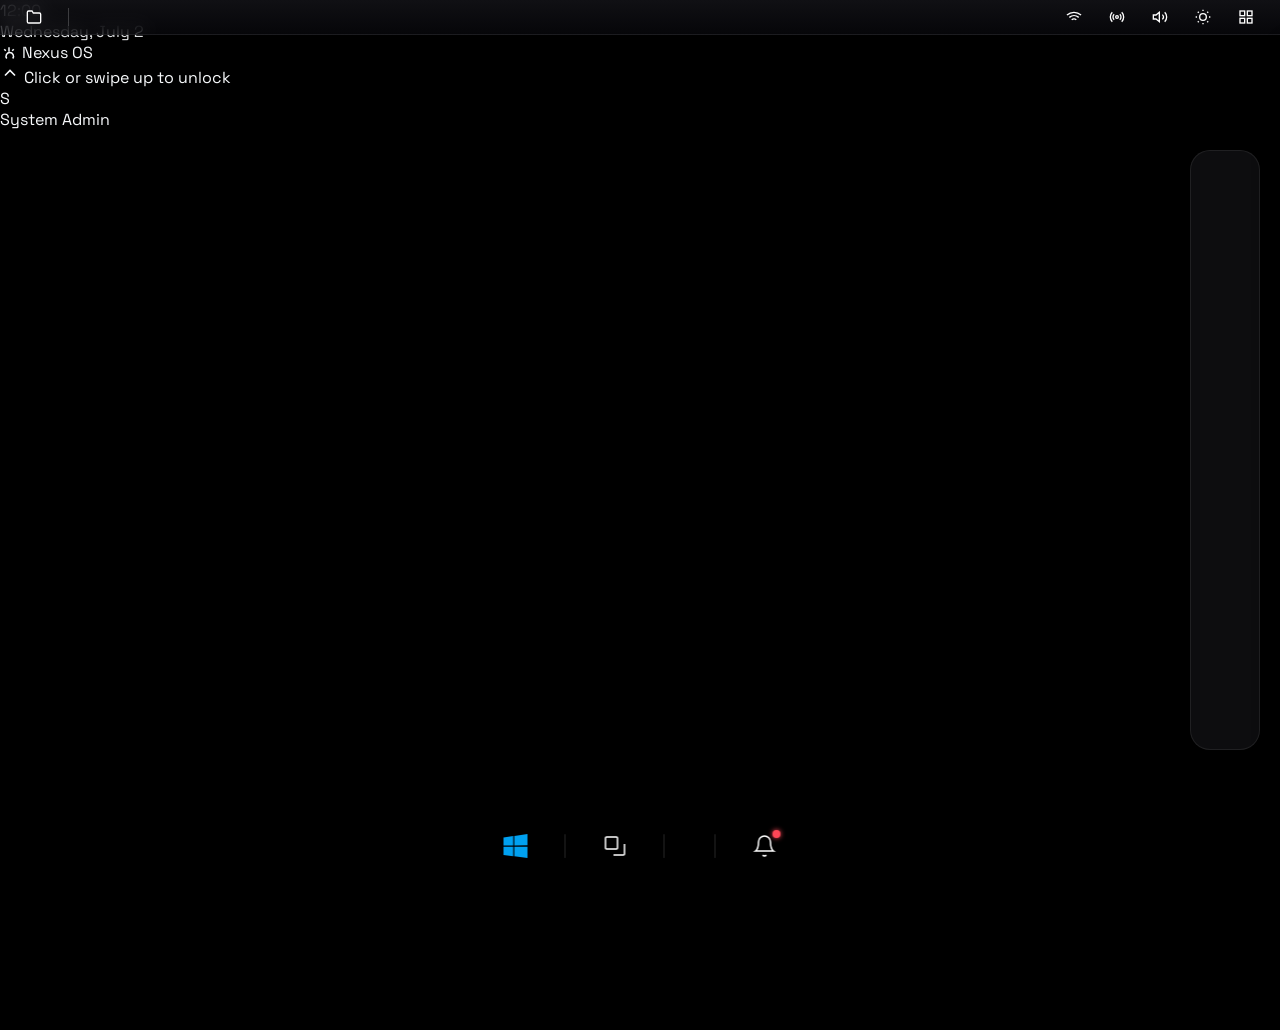
==== commit 69a92b3c: "working" ====
--- a/ui/index.html
+++ b/ui/index.html
@@ -8,10 +8,38 @@
     <link rel="stylesheet" href="style.css">
 </head>
 <body>
+    <!-- BRIGHTNESS OVERLAY -->
+    <div id="brightness-overlay" style="position: fixed; top: 0; left: 0; width: 100vw; height: 100vh; background: black; opacity: 0; pointer-events: none; z-index: 99999; transition: opacity 0.15s;"></div>
     
     <!-- WALLPAPER CROSSFADE LAYERS -->
     <div id="bg-layer-1" class="wallpaper-layer"></div>
     <div id="bg-layer-2" class="wallpaper-layer" style="opacity: 0;"></div>
+
+    <!-- LOCK SCREEN -->
+    <div id="lock-screen" class="lock-screen">
+        <div class="lock-bg"></div>
+        <div class="lock-content">
+            <div class="lock-time" id="lock-time">12:00</div>
+            <div class="lock-date" id="lock-date">Wednesday, July 2</div>
+            <div class="lock-weather">
+                <svg viewBox="0 0 24 24" fill="none" stroke="currentColor" stroke-width="2" style="width:18px; height:18px; vertical-align:middle;"><path d="M17 18a5 5 0 0 0-4-8 5 5 0 0 0-4 8"></path><line x1="12" y1="9" x2="12" y2="3"></line><line x1="16.24" y1="7.76" x2="18.36" y2="5.64"></line><line x1="7.76" y1="7.76" x2="5.64" y2="5.64"></line></svg>
+                <span id="lock-weather-text">Nexus OS</span>
+            </div>
+            <div class="lock-notifications" id="lock-notifications">
+                <!-- Notifications shown here -->
+            </div>
+        </div>
+        <div class="lock-bottom">
+            <div class="lock-swipe-hint">
+                <svg viewBox="0 0 24 24" fill="none" stroke="currentColor" stroke-width="2" style="width:20px; height:20px;"><polyline points="18 15 12 9 6 15"></polyline></svg>
+                <span>Click or swipe up to unlock</span>
+            </div>
+            <div class="lock-user">
+                <div class="lock-avatar">S</div>
+                <div class="lock-username">System Admin</div>
+            </div>
+        </div>
+    </div>
 
     <!-- DESKTOP AREA -->
     <main class="desktop">
@@ -52,23 +80,39 @@
         </div>
 
         <!-- POPOVERS -->
-        <div class="tray-popover" id="pop-wifi">
-            <div class="pop-header">Wi-Fi Connections</div>
-            <div class="pop-content">
-                <div class="pop-item active">Nexus_5G <span>Connected</span></div>
-                <div class="pop-item">Guest_Net <span>Available</span></div>
-                <div class="pop-item">Home_Router <span>Available</span></div>
-            </div>
-        </div>
-
-        <div class="tray-popover" id="pop-hotspot">
-            <div class="pop-header">Mobile Hotspot</div>
-            <div class="pop-content">
-                <div class="pop-item" style="justify-content: space-between;">
-                    Share my internet 
-                    <input type="checkbox" checked>
-                </div>
-                <div class="pop-info">1 device connected</div>
+        <!-- MAC-STYLE WI-FI POPOVER -->
+        <div class="tray-popover mac-wifi-popover" id="pop-wifi">
+            <div class="mac-wifi-header">
+                <span>Wi-Fi</span>
+                <label class="mac-switch">
+                    <input type="checkbox" id="mac-wifi-toggle-checkbox" checked>
+                    <span class="mac-slider"></span>
+                </label>
+            </div>
+            <div class="mac-wifi-content" id="mac-wifi-networks-list">
+                <div style="text-align:center; padding:15px; color:rgba(255,255,255,0.4); font-size:0.8rem;">
+                    Scanning networks...
+                </div>
+            </div>
+            <div class="mac-wifi-divider"></div>
+            <div class="mac-wifi-item mac-wifi-footer-item" id="mac-wifi-settings-btn">
+                <span class="mac-wifi-name">Wi-Fi Settings...</span>
+            </div>
+        </div>
+
+        <!-- MAC-STYLE HOTSPOT POPOVER -->
+        <div class="tray-popover mac-wifi-popover" id="pop-hotspot">
+            <div class="mac-wifi-header">
+                <span>Personal Hotspot</span>
+                <label class="mac-switch">
+                    <input type="checkbox" id="mac-hotspot-toggle-checkbox">
+                    <span class="mac-slider"></span>
+                </label>
+            </div>
+            <div class="mac-wifi-content" id="mac-hotspot-config-content">
+                <div style="text-align:center; padding:15px; color:rgba(255,255,255,0.4); font-size:0.8rem;">
+                    Loading configuration...
+                </div>
             </div>
         </div>
 
@@ -86,152 +130,99 @@
             </div>
         </div>
 
-        <!-- MORE OPTIONS (Action Center Grid) -->
-        <div class="tray-popover control-center" id="pop-more">
-            <div class="cc-grid">
-                <!-- Bluetooth -->
-                <div class="cc-item">
-                    <div class="cc-btn-group active">
-                        <div class="cc-btn-main">
-                            <svg viewBox="0 0 24 24" fill="none" stroke="currentColor" stroke-width="2"><polyline points="6.5 6.5 17.5 17.5 12 23 12 1 17.5 6.5 6.5 17.5"></polyline></svg>
-                        </div>
-                        <div class="cc-btn-arrow"><svg viewBox="0 0 24 24" fill="none" stroke="currentColor" stroke-width="2"><polyline points="9 18 15 12 9 6"></polyline></svg></div>
-                    </div>
-                    <span class="cc-label">Bluetooth</span>
-                </div>
-                <!-- Airplane mode -->
-                <div class="cc-item">
-                    <div class="cc-btn-simple">
-                        <svg viewBox="0 0 24 24" fill="none" stroke="currentColor" stroke-width="2"><path d="M17.8 19.2 16 11l3.5-3.5C21 6 21.5 4 21 3c-1-.5-3 0-4.5 1.5L13 8 4.8 6.2c-.5-.1-.9.2-1.1.7l-1 2.5L9 13l-4 4-2.5-.5-1.5 1.5 4.5 2 2 4.5 1.5-1.5-.5-2.5 4-4 3.5 6.2c.5.9 1 1 1.5 1z"></path></svg>
-                    </div>
-                    <span class="cc-label">Airplane mode</span>
-                </div>
-                <!-- Accessibility -->
-                <div class="cc-item">
-                    <div class="cc-btn-group">
-                        <div class="cc-btn-main">
-                            <svg viewBox="0 0 24 24" fill="none" stroke="currentColor" stroke-width="2"><circle cx="12" cy="5" r="2"></circle><path d="M4 10h16M12 10v10M9 22v-6M15 22v-6"></path></svg>
-                        </div>
-                        <div class="cc-btn-arrow"><svg viewBox="0 0 24 24" fill="none" stroke="currentColor" stroke-width="2"><polyline points="9 18 15 12 9 6"></polyline></svg></div>
-                    </div>
-                    <span class="cc-label">Accessibility</span>
-                </div>
-                <!-- Rotation lock -->
-                <div class="cc-item">
-                    <div class="cc-btn-simple disabled">
-                        <svg viewBox="0 0 24 24" fill="none" stroke="currentColor" stroke-width="2"><rect x="6" y="3" width="12" height="18" rx="2" ry="2"></rect><line x1="12" y1="18" x2="12.01" y2="18"></line><path d="M9 3v18"></path></svg>
-                    </div>
-                    <span class="cc-label disabled-text">Rotation lock</span>
-                </div>
-                <!-- Energy saver -->
-                <div class="cc-item">
-                    <div class="cc-btn-simple">
-                        <svg viewBox="0 0 24 24" fill="none" stroke="currentColor" stroke-width="2"><rect x="2" y="7" width="20" height="10" rx="2" ry="2"></rect><line x1="22" y1="11" x2="22" y2="13"></line><polygon points="11 8 8 13 12 13 11 16"></polygon></svg>
-                    </div>
-                    <span class="cc-label">Energy saver</span>
-                </div>
-                <!-- Cast -->
-                <div class="cc-item">
-                    <div class="cc-btn-simple">
-                        <svg viewBox="0 0 24 24" fill="none" stroke="currentColor" stroke-width="2"><rect x="2" y="7" width="20" height="15" rx="2" ry="2"></rect><polyline points="17 2 12 7 7 2"></polyline></svg>
-                    </div>
-                    <span class="cc-label">Cast</span>
-                </div>
-                <!-- Nearby Share -->
-                <div class="cc-item">
-                    <div class="cc-btn-simple">
-                        <svg viewBox="0 0 24 24" fill="none" stroke="currentColor" stroke-width="2"><circle cx="18" cy="5" r="3"></circle><circle cx="6" cy="12" r="3"></circle><circle cx="18" cy="19" r="3"></circle><line x1="8.59" y1="13.51" x2="15.42" y2="17.49"></line><line x1="15.41" y1="6.51" x2="8.59" y2="10.49"></line></svg>
-                    </div>
-                    <span class="cc-label">Nearby Share</span>
-                </div>
-                <!-- Dark Mode -->
-                <div class="cc-item">
-                    <div class="cc-btn-simple active">
-                        <svg viewBox="0 0 24 24" fill="none" stroke="currentColor" stroke-width="2"><path d="M21 12.79A9 9 0 1 1 11.21 3 7 7 0 0 0 21 12.79z"></path></svg>
-                    </div>
-                    <span class="cc-label">Dark Mode</span>
-                </div>
-                <!-- Project -->
-                <div class="cc-item">
-                    <div class="cc-btn-simple">
-                        <svg viewBox="0 0 24 24" fill="none" stroke="currentColor" stroke-width="2"><rect x="3" y="3" width="18" height="18" rx="2" ry="2"></rect><line x1="3" y1="9" x2="21" y2="9"></line><line x1="9" y1="21" x2="9" y2="9"></line></svg>
-                    </div>
-                    <span class="cc-label">Project</span>
-                </div>
-            </div>
-            
-            <div class="cc-divider"></div>
-
-            <div class="cc-footer">
-                <div class="battery-info">
-                    <svg viewBox="0 0 24 24" fill="none" stroke="currentColor" stroke-width="2"><rect x="2" y="7" width="20" height="10" rx="2" ry="2"></rect><line x1="22" y1="11" x2="22" y2="13"></line></svg>
-                    <span>99%</span>
-                </div>
-                <svg class="settings-icon" viewBox="0 0 24 24" fill="none" stroke="currentColor" stroke-width="2"><circle cx="12" cy="12" r="3"></circle><path d="M19.4 15a1.65 1.65 0 0 0 .33 1.82l.06.06a2 2 0 0 1 0 2.83 2 2 0 0 1-2.83 0l-.06-.06a1.65 1.65 0 0 0-1.82-.33 1.65 1.65 0 0 0-1 1.51V21a2 2 0 0 1-2 2 2 2 0 0 1-2-2v-.09A1.65 1.65 0 0 0 9 19.4a1.65 1.65 0 0 0-1.82.33l-.06.06a2 2 0 0 1-2.83 0 2 2 0 0 1 0-2.83l.06-.06a1.65 1.65 0 0 0 .33-1.82 1.65 1.65 0 0 0-1.51-1H3a2 2 0 0 1-2-2 2 2 0 0 1 2-2h.09A1.65 1.65 0 0 0 4.6 9a1.65 1.65 0 0 0-.33-1.82l-.06-.06a2 2 0 0 1 0-2.83 2 2 0 0 1 2.83 0l.06.06a1.65 1.65 0 0 0 1.82.33H9a1.65 1.65 0 0 0 1-1.51V3a2 2 0 0 1 2-2 2 2 0 0 1 2 2v.09a1.65 1.65 0 0 0 1 1.51 1.65 1.65 0 0 0 1.82-.33l.06-.06a2 2 0 0 1 2.83 0 2 2 0 0 1 0 2.83l-.06.06a1.65 1.65 0 0 0-.33 1.82V9a1.65 1.65 0 0 0 1.51 1H21a2 2 0 0 1 2 2 2 2 0 0 1-2 2h-.09a1.65 1.65 0 0 0-1.51 1z"></path></svg>
-            </div>
-        </div>
-
-        <!-- BOTTOM MID CLOCK & WEATHER WIDGET (FULLY TRANSPARENT) -->
-        <div class="bottom-widget-container">
-            <div class="widget-clock">
-                <div class="time" id="clock-time">--:--</div>
-                <div class="date" id="clock-date">---</div>
-            </div>
-            <div class="widget-divider"></div>
-            <div class="widget-weather">
-                <svg viewBox="0 0 24 24" fill="none" stroke="#fcd34d" stroke-width="2"><circle cx="12" cy="12" r="5"></circle><line x1="12" y1="1" x2="12" y2="3"></line><line x1="12" y1="21" x2="12" y2="23"></line><line x1="4.22" y1="4.22" x2="5.64" y2="5.64"></line><line x1="18.36" y1="18.36" x2="19.78" y2="19.78"></line><line x1="1" y1="12" x2="3" y2="12"></line><line x1="21" y1="12" x2="23" y2="12"></line><line x1="4.22" y1="19.78" x2="5.64" y2="18.36"></line><line x1="18.36" y1="5.64" x2="19.78" y2="4.22"></line></svg>
-                <div class="weather-info">
-                    <span class="temp">29°C</span>
-                    <span class="loc">Sunny, New Delhi</span>
-                </div>
-            </div>
-        </div>
-
-        <!-- CUSTOM CONTEXT MENU -->
-        <div id="custom-context-menu" class="context-menu">
-            <div class="cm-item" id="cm-view">
-                <svg viewBox="0 0 24 24" fill="none" stroke="currentColor" stroke-width="2"><rect x="3" y="3" width="7" height="7"></rect><rect x="14" y="3" width="7" height="7"></rect><rect x="14" y="14" width="7" height="7"></rect><rect x="3" y="14" width="7" height="7"></rect></svg>
-                <span>View</span>
-                <span class="cm-shortcut"></span>
-            </div>
-            <div class="cm-item" id="cm-sort">
-                <svg viewBox="0 0 24 24" fill="none" stroke="currentColor" stroke-width="2"><line x1="15" y1="18" x2="9" y2="18"></line><line x1="21" y1="6" x2="3" y2="6"></line><line x1="18" y1="12" x2="6" y2="12"></line></svg>
-                <span>Sort by</span>
-                <span class="cm-shortcut"></span>
-            </div>
-            <div class="cm-item" id="cm-refresh">
-                <svg viewBox="0 0 24 24" fill="none" stroke="currentColor" stroke-width="2"><path d="M21.5 2v6h-6M21.34 15.57a10 10 0 1 1-.92-10.44l5.36 5.36"></path></svg>
-                <span>Refresh</span>
-                <span class="cm-shortcut">F5</span>
-            </div>
-            <div class="cm-divider"></div>
-            <div class="cm-item" id="cm-new">
-                <svg viewBox="0 0 24 24" fill="none" stroke="currentColor" stroke-width="2"><path d="M22 19a2 2 0 0 1-2 2H4a2 2 0 0 1-2-2V5a2 2 0 0 1 2-2h5l2 3h9a2 2 0 0 1 2 2z"></path><line x1="12" y1="11" x2="12" y2="17"></line><line x1="9" y1="14" x2="15" y2="14"></line></svg>
-                <span>New Folder</span>
-                <span class="cm-shortcut">Ctrl+Shift+N</span>
-            </div>
-            <div class="cm-divider"></div>
-            <div class="cm-item" id="cm-settings">
-                <svg viewBox="0 0 24 24" fill="none" stroke="currentColor" stroke-width="2"><rect x="2" y="3" width="20" height="14" rx="2" ry="2"></rect><line x1="8" y1="21" x2="16" y2="21"></line><line x1="12" y1="17" x2="12" y2="21"></line></svg>
-                <span>Display settings</span>
-                <span class="cm-shortcut"></span>
-            </div>
-            <div class="cm-item" id="cm-wallpaper">
-                <svg viewBox="0 0 24 24" fill="none" stroke="currentColor" stroke-width="2"><rect x="3" y="3" width="18" height="18" rx="2" ry="2"></rect><circle cx="8.5" cy="8.5" r="1.5"></circle><polyline points="21 15 16 10 5 21"></polyline></svg>
-                <span>Personalize</span>
-                <span class="cm-shortcut"></span>
-            </div>
-        </div>
-
-        <!-- SPOTLIGHT SEARCH -->
-        <div id="spotlight-overlay" class="spotlight-overlay">
-            <div class="spotlight-container">
-                <svg viewBox="0 0 24 24" fill="none" stroke="currentColor" stroke-width="2"><circle cx="11" cy="11" r="8"></circle><line x1="21" y1="21" x2="16.65" y2="16.65"></line></svg>
-                <input type="text" id="spotlight-input" placeholder="Spotlight Search..." autocomplete="off">
-            </div>
-            <div id="spotlight-results" class="spotlight-results"></div>
-        </div>
-
+                <!-- MAC-STYLE CONTROL CENTER -->
+        <div class="tray-popover control-center mac-control-center" id="pop-more">
+            <div class="cc-top-row">
+                <div class="cc-box connection-box">
+                    <div class="cc-row" id="cc-wifi-toggle">
+                        <div class="cc-icon-circle active" id="cc-wifi-icon">
+                            <svg viewBox="0 0 24 24" fill="none" stroke="currentColor" stroke-width="2.5"><path d="M5 12.55a11 11 0 0 1 14.08 0"></path><path d="M1.42 9a16 16 0 0 1 21.16 0"></path><path d="M8.53 16.11a6 6 0 0 1 6.95 0"></path><line x1="12" y1="20" x2="12.01" y2="20"></line></svg>
+                        </div>
+                        <div class="cc-text-group">
+                            <div class="cc-title">Wi-Fi</div>
+                            <div class="cc-sub" id="cc-wifi-status">Scanning...</div>
+                        </div>
+                        <div class="cc-chevron" id="cc-wifi-arrow">
+                            <svg viewBox="0 0 24 24" fill="none" stroke="currentColor" stroke-width="2.5"><polyline points="9 18 15 12 9 6"></polyline></svg>
+                        </div>
+                    </div>
+                    <div class="cc-row" id="cc-bluetooth-toggle">
+                        <div class="cc-icon-circle active" id="cc-bluetooth-icon">
+                            <svg viewBox="0 0 24 24" fill="none" stroke="currentColor" stroke-width="2.5"><polyline points="6.5 6.5 17.5 17.5 12 23 12 1 17.5 6.5 6.5 17.5"></polyline></svg>
+                        </div>
+                        <div class="cc-text-group">
+                            <div class="cc-title">Bluetooth</div>
+                            <div class="cc-sub" id="cc-bluetooth-status">On</div>
+                        </div>
+                    </div>
+                    <div class="cc-row" id="cc-hotspot-toggle">
+                        <div class="cc-icon-circle active" id="cc-hotspot-icon">
+                            <svg viewBox="0 0 24 24" fill="none" stroke="currentColor" stroke-width="2.5"><circle cx="12" cy="12" r="2"></circle><path d="M16.24 7.76a6 6 0 0 1 0 8.49m-8.48-.01a6 6 0 0 1 0-8.49m11.31-2.82a10 10 0 0 1 0 14.14m-14.14 0a10 10 0 0 1 0-14.14"></path></svg>
+                        </div>
+                        <div class="cc-text-group">
+                            <div class="cc-title">Hotspot</div>
+                            <div class="cc-sub" id="cc-hotspot-status">Off</div>
+                        </div>
+                    </div>
+                </div>
+                <div class="cc-box quick-box">
+                    <div class="cc-focus-card" id="cc-focus-toggle">
+                        <div class="cc-icon-circle">
+                            <svg viewBox="0 0 24 24" fill="none" stroke="currentColor" stroke-width="2.5"><path d="M21 12.79A9 9 0 1 1 11.21 3 7 7 0 0 0 21 12.79z"></path></svg>
+                        </div>
+                        <div class="cc-text-group">
+                            <div class="cc-title">Focus</div>
+                            <div class="cc-sub">Do Not Disturb</div>
+                        </div>
+                    </div>
+                    <div class="cc-airplane-card" id="cc-airplane-toggle">
+                        <div class="cc-icon-circle">
+                            <svg viewBox="0 0 24 24" fill="none" stroke="currentColor" stroke-width="2.5"><path d="M17.8 19.2 16 11l3.5-3.5C21 6 21.5 4 21 3c-1-.5-3 0-4.5 1.5L13 8 4.8 6.2c-.5-.1-.9.2-1.1.7l-1 2.5L9 13l-4 4-2.5-.5-1.5 1.5 4.5 2 2 4.5 1.5-1.5-.5-2.5 4-4 3.5 6.2c.5.9 1 1 1.5 1z"></path></svg>
+                        </div>
+                        <div class="cc-text-group">
+                            <div class="cc-title">Airplane</div>
+                            <div class="cc-sub">Off</div>
+                        </div>
+                    </div>
+                </div>
+            </div>
+            <div class="cc-box sliders-box">
+                <div class="cc-slider-row">
+                    <div class="cc-slider-label">Display</div>
+                    <div class="cc-slider-container">
+                        <svg viewBox="0 0 24 24" fill="none" stroke="currentColor" stroke-width="2" class="cc-slider-icon"><circle cx="12" cy="12" r="5"></circle><line x1="12" y1="1" x2="12" y2="3"></line><line x1="12" y1="21" x2="12" y2="23"></line><line x1="4.22" y1="4.22" x2="5.64" y2="5.64"></line><line x1="18.36" y1="18.36" x2="19.78" y2="19.78"></line><line x1="1" y1="12" x2="3" y2="12"></line><line x1="21" y1="12" x2="23" y2="12"></line><line x1="4.22" y1="19.78" x2="5.64" y2="18.36"></line><line x1="18.36" y1="5.64" x2="19.78" y2="4.22"></line></svg>
+                        <input type="range" class="cc-slider" id="cc-brightness-slider" min="0" max="100" value="80">
+                    </div>
+                </div>
+                <div class="cc-slider-row">
+                    <div class="cc-slider-label">Sound</div>
+                    <div class="cc-slider-container">
+                        <svg viewBox="0 0 24 24" fill="none" stroke="currentColor" stroke-width="2" class="cc-slider-icon"><polygon points="11 5 6 9 2 9 2 15 6 15 11 19 11 5"></polygon><path d="M19.07 4.93a10 10 0 0 1 0 14.14M15.54 8.46a5 5 0 0 1 0 7.07"></path></svg>
+                        <input type="range" class="cc-slider" id="cc-volume-slider" min="0" max="100" value="60">
+                    </div>
+                </div>
+            </div>
+            <div class="cc-box now-playing-box">
+                <div class="np-album-art">
+                    <svg viewBox="0 0 24 24" fill="currentColor" style="width:24px; height:24px; color:#a855f7;"><path d="M12 2C6.48 2 2 6.48 2 12s4.48 10 10 10 10-4.48 10-10S17.52 2 12 2zm0 14.5c-2.49 0-4.5-2.01-4.5-4.5s2.01-4.5 4.5-4.5 4.5 2.01 4.5 4.5-2.01 4.5-4.5 4.5z"/></svg>
+                </div>
+                <div class="np-info">
+                    <div class="np-title">Starlight Drive</div>
+                    <div class="np-artist">Nexus Waves</div>
+                </div>
+                <div class="np-controls">
+                    <button class="np-btn" id="np-prev">
+                        <svg viewBox="0 0 24 24" fill="currentColor"><polygon points="19 20 9 12 19 4 19 20"></polygon><line x1="5" y1="4" x2="5" y2="20"></line></svg>
+                    </button>
+                    <button class="np-btn playing" id="np-play">
+                        <svg viewBox="0 0 24 24" fill="currentColor" id="np-play-icon"><path d="M6 19h4V5H6v14zm8-14v14h4V5h-4z"></path></svg>
+                    </button>
+                    <button class="np-btn" id="np-next">
+                        <svg viewBox="0 0 24 24" fill="currentColor"><polygon points="5 4 15 12 5 20 5 4"></polygon><line x1="19" y1="4" x2="19" y2="20"></line></svg>
+                    </button>
+                </div>
+            </div>
+        </div>
         <!-- APP DRAWER (START MENU) -->
         <div id="app-drawer" class="app-drawer-overlay">
             <div class="app-drawer-content">
@@ -285,6 +276,13 @@
                         <div class="color-swatch" data-color="#fbbc05" data-glow="rgba(251, 188, 5, 0.4)" style="background: #fbbc05;" title="Sun Yellow"></div>
                     </div>
                 </div>
+            </div>
+        </div>
+        <!-- APP CONTEXT MENU -->
+        <div id="app-context-menu" class="context-menu">
+            <div class="cm-item" id="cm-pin-taskbar">
+                <svg viewBox="0 0 24 24" fill="none" stroke="currentColor" stroke-width="2" style="width:16px; height:16px;"><path d="M21 10c0 7-9 13-9 13s-9-6-9-13a9 9 0 0 1 18 0z"></path><circle cx="12" cy="10" r="3"></circle></svg>
+                <span id="pin-text">Pin to Taskbar</span>
             </div>
         </div>
     </main>
--- a/ui/style.css
+++ b/ui/style.css
@@ -95,9 +95,13 @@
 /* RIGHT SIDEBAR DOCK (Free floating) */
 .mac-dock-container {
     position: fixed;
-    right: 20px;
-    top: 60%; /* Pushed down from center */
-    transform: translateY(-50%);
+    right: 15px;
+    top: 60px;
+    width: 70px;
+    height: calc(100vh - 140px);
+    display: flex;
+    justify-content: flex-end;
+    align-items: center;
     z-index: 100;
 }
 
@@ -105,13 +109,17 @@
     display: flex;
     flex-direction: column;
     gap: 15px;
-    padding: 20px 0;
+    padding: 15px 0;
     align-items: center;
     width: 100%;
     height: 100%;
     overflow-y: auto;
     overflow-x: hidden;
-    border-radius: 16px;
+    background: rgba(30, 30, 35, 0.45) !important;
+    backdrop-filter: blur(25px) !important;
+    border: 1px solid rgba(255, 255, 255, 0.08) !important;
+    border-radius: 20px;
+    box-shadow: 0 10px 30px rgba(0, 0, 0, 0.3) !important;
 }
 
 /* Hide scrollbar for dock */
@@ -588,19 +596,20 @@
 /* INDIVIDUAL POPOVERS */
 .tray-popover {
     position: fixed;
-    top: 40px; /* Adjusted for thin top bar */
+    top: 45px;
     right: 135px; /* Shifted left to avoid right dock overlap */
-    background: #1c1c1c;
-    border: 1px solid rgba(255, 255, 255, 0.1);
-    box-shadow: 0 10px 30px rgba(0,0,0,0.5);
-    border-radius: 12px;
-    padding: 15px;
-    z-index: 90;
+    background: rgba(30, 30, 30, 0.8) !important;
+    backdrop-filter: blur(30px) !important;
+    border: 1px solid rgba(255, 255, 255, 0.12) !important;
+    border-radius: 16px !important;
+    box-shadow: 0 15px 35px rgba(0,0,0,0.4) !important;
+    z-index: 2000;
     
     opacity: 0;
-    transform: translateY(-10px);
+    transform: scale(0.96) translateY(-10px);
+    transform-origin: top right;
     pointer-events: none;
-    transition: all 0.2s cubic-bezier(0.25, 0.8, 0.25, 1);
+    transition: opacity 0.25s cubic-bezier(0.16, 1, 0.3, 1), transform 0.25s cubic-bezier(0.16, 1, 0.3, 1);
 }
 
 .tray-popover.show {
@@ -677,146 +686,270 @@
 .slider-popover svg { width: 20px; height: 20px; color: #fff; margin-top: 0; }
 
 /* MORE OPTIONS GRID */
+/* MORE OPTIONS GRID - REDESIGNED FOR MAC OS CONTROL CENTER */
 .control-center {
-    width: 360px;
-    padding: 24px;
-}
-
-.cc-grid {
-    display: grid;
-    grid-template-columns: repeat(3, 1fr);
-    gap: 15px 12px;
-}
-
-.cc-item {
-    display: flex;
-    flex-direction: column;
-    align-items: center;
-    gap: 6px;
-}
-
-.cc-btn-group, .cc-btn-simple {
-    display: flex;
+    width: 320px !important;
+    background: rgba(30, 30, 35, 0.8) !important;
+    backdrop-filter: blur(25px) !important;
+    border: 1px solid rgba(255, 255, 255, 0.12) !important;
+    border-radius: 20px !important;
+    padding: 16px !important;
+    display: flex;
+    flex-direction: column;
+    gap: 12px;
+    box-shadow: 0 20px 40px rgba(0,0,0,0.5) !important;
+}
+
+.cc-top-row {
+    display: flex;
+    gap: 12px;
     width: 100%;
-    height: 48px;
-    border-radius: 6px;
-    cursor: pointer;
+}
+
+.cc-box {
     background: rgba(255, 255, 255, 0.06);
     border: 1px solid rgba(255, 255, 255, 0.05);
+    border-radius: 14px;
+    padding: 12px;
+    display: flex;
+    flex-direction: column;
+}
+
+.connection-box {
+    flex: 1.2;
+    gap: 12px;
+}
+
+.quick-box {
+    flex: 1;
+    gap: 12px;
+    justify-content: space-between;
+}
+
+.cc-row {
+    display: flex;
+    align-items: center;
+    gap: 10px;
+    cursor: pointer;
+    width: 100%;
+    position: relative;
+}
+
+.cc-icon-circle {
+    width: 28px;
+    height: 28px;
+    border-radius: 50%;
+    background: rgba(255, 255, 255, 0.1);
+    display: flex;
+    justify-content: center;
+    align-items: center;
     transition: all 0.2s ease;
-}
-
-.cc-btn-group:hover, .cc-btn-simple:hover {
+    color: white;
+}
+
+.cc-icon-circle.active {
+    background: var(--accent);
+    color: black;
+    box-shadow: 0 0 10px var(--accent-glow);
+}
+
+.cc-text-group {
+    display: flex;
+    flex-direction: column;
+}
+
+.cc-title {
+    font-size: 0.8rem;
+    font-weight: 600;
+    color: white;
+}
+
+.cc-sub {
+    font-size: 0.65rem;
+    color: rgba(255, 255, 255, 0.5);
+    white-space: nowrap;
+    max-width: 110px;
+    overflow: hidden;
+    text-overflow: ellipsis;
+}
+
+.cc-chevron {
+    margin-left: auto;
+    display: flex;
+    align-items: center;
+    color: rgba(255, 255, 255, 0.4);
+}
+
+.cc-chevron svg {
+    width: 12px;
+    height: 12px;
+}
+
+.cc-focus-card, .cc-airplane-card {
+    display: flex;
+    align-items: center;
+    gap: 10px;
+    cursor: pointer;
+    background: rgba(255, 255, 255, 0.05);
+    padding: 8px;
+    border-radius: 10px;
+    transition: background 0.2s;
+    width: 100%;
+}
+
+.cc-focus-card:hover, .cc-airplane-card:hover {
     background: rgba(255, 255, 255, 0.1);
 }
 
-.cc-btn-group.active, .cc-btn-simple.active {
-    background: #d4a5ff;
-    color: #000;
-}
-.cc-btn-group.active svg, .cc-btn-simple.active svg { color: #000; }
-
-.cc-btn-main {
-    flex: 1;
-    display: flex;
-    align-items: center;
-    justify-content: center;
-    border-right: 1px solid rgba(0, 0, 0, 0.1);
-}
-
-.cc-btn-arrow {
-    width: 32px;
-    display: flex;
-    align-items: center;
-    justify-content: center;
-}
-.cc-btn-arrow svg { width: 14px; height: 14px; }
-
-.cc-btn-simple {
-    justify-content: center;
-    align-items: center;
-}
-.cc-btn-simple svg { width: 20px; height: 20px; }
-
-.cc-btn-simple.disabled {
-    opacity: 0.4;
-    cursor: not-allowed;
-}
-.cc-btn-simple.disabled:hover {
-    background: rgba(255, 255, 255, 0.06);
-}
-
-.cc-btn-main svg { width: 20px; height: 20px; }
-
-.cc-label {
+.cc-focus-card.active .cc-icon-circle, .cc-airplane-card.active .cc-icon-circle {
+    background: #a855f7;
+    color: white;
+}
+
+/* Sliders */
+.sliders-box {
+    gap: 12px;
+    padding: 12px 14px !important;
+}
+
+.cc-slider-row {
+    display: flex;
+    flex-direction: column;
+    gap: 4px;
+    width: 100%;
+}
+
+.cc-slider-label {
     font-size: 0.75rem;
-    font-weight: 500;
-    text-align: center;
-    color: #e2e2e2;
-}
-.cc-label.disabled-text { color: #888; }
-
-.cc-divider {
-    height: 1px;
-    background: rgba(255, 255, 255, 0.1);
-    margin: 5px 0;
-}
-
-.cc-slider-row {
-    display: flex;
-    align-items: center;
-    gap: 15px;
-}
-
-.cc-slider-row svg { width: 20px; height: 20px; color: #fff; }
-.cc-slider-row .cc-arrow-right { width: 14px; height: 14px; cursor: pointer; }
+    font-weight: 600;
+    color: white;
+}
+
+.cc-slider-container {
+    display: flex;
+    align-items: center;
+    gap: 10px;
+    position: relative;
+    width: 100%;
+}
+
+.cc-slider-icon {
+    width: 16px;
+    height: 16px;
+    color: rgba(255, 255, 255, 0.6);
+}
 
 .cc-slider {
     flex: 1;
     -webkit-appearance: none;
     appearance: none;
-    height: 4px;
-    background: rgba(255, 255, 255, 0.2);
-    border-radius: 2px;
+    height: 20px; /* Thicker like macOS Big Sur */
+    background: rgba(255, 255, 255, 0.1);
+    border-radius: 10px;
     outline: none;
+    overflow: hidden;
+    position: relative;
+    cursor: pointer;
+}
+
+/* macOS Fill effect on input range */
+.cc-slider::-webkit-slider-runnable-track {
+    height: 20px;
+    background: rgba(255, 255, 255, 0.1);
+    border-radius: 10px;
 }
 
 .cc-slider::-webkit-slider-thumb {
     -webkit-appearance: none;
     appearance: none;
-    width: 16px;
-    height: 16px;
+    width: 0;
+    height: 20px;
+    box-shadow: -200px 0 0 200px rgba(255, 255, 255, 0.85);
+}
+
+.cc-slider::-moz-range-progress {
+    background-color: rgba(255, 255, 255, 0.85);
+    height: 20px;
+    border-radius: 10px;
+}
+
+/* Now Playing */
+.now-playing-box {
+    flex-direction: row !important;
+    align-items: center;
+    gap: 12px;
+    padding: 8px 12px !important;
+}
+
+.np-album-art {
+    width: 36px;
+    height: 36px;
+    border-radius: 8px;
+    background: rgba(255, 255, 255, 0.08);
+    display: flex;
+    justify-content: center;
+    align-items: center;
+}
+
+.np-info {
+    display: flex;
+    flex-direction: column;
+    flex: 1;
+    min-width: 0;
+}
+
+.np-title {
+    font-size: 0.75rem;
+    font-weight: 600;
+    color: white;
+    white-space: nowrap;
+    overflow: hidden;
+    text-overflow: ellipsis;
+}
+
+.np-artist {
+    font-size: 0.65rem;
+    color: rgba(255, 255, 255, 0.5);
+    white-space: nowrap;
+    overflow: hidden;
+    text-overflow: ellipsis;
+}
+
+.np-controls {
+    display: flex;
+    align-items: center;
+    gap: 10px;
+}
+
+.np-btn {
+    background: none;
+    border: none;
+    color: white;
+    cursor: pointer;
+    padding: 4px;
+    display: flex;
+    align-items: center;
+    justify-content: center;
+    transition: opacity 0.2s;
+    opacity: 0.7;
+}
+
+.np-btn:hover {
+    opacity: 1;
+}
+
+.np-btn svg {
+    width: 14px;
+    height: 14px;
+}
+
+.np-btn.playing {
+    width: 24px;
+    height: 24px;
     border-radius: 50%;
-    background: #d4a5ff; /* Matches active color */
-    cursor: pointer;
-    box-shadow: 0 2px 5px rgba(0,0,0,0.5);
-    transition: transform 0.1s;
-}
-.cc-slider::-webkit-slider-thumb:hover { transform: scale(1.2); }
-
-.cc-footer {
-    display: flex;
-    justify-content: space-between;
-    align-items: center;
-    margin-top: 5px;
-}
-
-.battery-info {
-    display: flex;
-    align-items: center;
-    gap: 8px;
-    color: #e2e2e2;
-}
-.battery-info svg { width: 20px; height: 20px; }
-.battery-info span { font-size: 0.8rem; font-weight: 500; }
-
-.settings-icon {
-    width: 20px;
-    height: 20px;
-    color: #e2e2e2;
-    cursor: pointer;
-}
-.settings-icon:hover { color: #fff; }
+    background: rgba(255, 255, 255, 0.15);
+    opacity: 1;
+}
 
 /* BOTTOM MID CLOCK & WEATHER WIDGET */
 .bottom-widget-container {
@@ -1364,3 +1497,151 @@
     transform: scale(1.1);
     box-shadow: 0 0 15px currentColor;
 }
+
+/* macOS Wi-Fi Popover Styles */
+.mac-wifi-popover {
+    width: 290px !important;
+    background: rgba(30, 30, 30, 0.85) !important;
+    backdrop-filter: blur(25px) !important;
+    border: 1px solid rgba(255, 255, 255, 0.12) !important;
+    border-radius: 16px !important;
+    padding: 12px !important;
+    box-shadow: 0 15px 35px rgba(0, 0, 0, 0.4) !important;
+    font-family: -apple-system, BlinkMacSystemFont, "Segoe UI", Roboto, Helvetica, Arial, sans-serif !important;
+    color: white !important;
+}
+
+.mac-wifi-header {
+    display: flex;
+    justify-content: space-between;
+    align-items: center;
+    padding: 4px 6px 12px 6px;
+    font-size: 0.95rem;
+    font-weight: 700;
+    border-bottom: 1px solid rgba(255, 255, 255, 0.08);
+    margin-bottom: 8px;
+}
+
+/* Premium macOS Switch */
+.mac-switch {
+    position: relative;
+    display: inline-block;
+    width: 36px;
+    height: 20px;
+}
+
+.mac-switch input {
+    opacity: 0;
+    width: 0;
+    height: 0;
+}
+
+.mac-slider {
+    position: absolute;
+    cursor: pointer;
+    top: 0; left: 0; right: 0; bottom: 0;
+    background-color: rgba(255, 255, 255, 0.15);
+    transition: .25s cubic-bezier(0.25, 0.8, 0.25, 1);
+    border-radius: 20px;
+}
+
+.mac-slider:before {
+    position: absolute;
+    content: "";
+    height: 16px;
+    width: 16px;
+    left: 2px;
+    bottom: 2px;
+    background-color: white;
+    transition: .25s cubic-bezier(0.25, 0.8, 0.25, 1);
+    border-radius: 50%;
+    box-shadow: 0 2px 4px rgba(0,0,0,0.2);
+}
+
+input:checked + .mac-slider {
+    background-color: #007aff;
+}
+
+input:checked + .mac-slider:before {
+    transform: translateX(16px);
+}
+
+.mac-wifi-section-title {
+    font-size: 0.72rem;
+    font-weight: 600;
+    color: rgba(255, 255, 255, 0.4);
+    padding: 8px 6px 4px 6px;
+}
+
+.mac-wifi-item {
+    display: flex;
+    align-items: center;
+    padding: 8px 10px;
+    border-radius: 8px;
+    cursor: pointer;
+    font-size: 0.85rem;
+    transition: background 0.15s ease;
+    gap: 10px;
+    user-select: none;
+}
+
+.mac-wifi-item:hover {
+    background: rgba(255, 255, 255, 0.08);
+}
+
+.mac-wifi-item.active {
+    background: rgba(255, 255, 255, 0.05);
+}
+
+.mac-wifi-icon-container {
+    width: 24px;
+    height: 24px;
+    border-radius: 50%;
+    background: rgba(255, 255, 255, 0.1);
+    display: flex;
+    justify-content: center;
+    align-items: center;
+    color: rgba(255, 255, 255, 0.7);
+}
+
+.mac-wifi-item.active .mac-wifi-icon-container {
+    background: #007aff;
+    color: white;
+    box-shadow: 0 0 8px rgba(0, 122, 255, 0.5);
+}
+
+.mac-wifi-name {
+    flex: 1;
+    font-weight: 500;
+    white-space: nowrap;
+    overflow: hidden;
+    text-overflow: ellipsis;
+}
+
+.mac-wifi-status-text {
+    font-size: 0.75rem;
+    color: rgba(255, 255, 255, 0.4);
+}
+
+.mac-wifi-lock {
+    display: flex;
+    align-items: center;
+    color: rgba(255, 255, 255, 0.35);
+}
+
+.mac-wifi-lock svg {
+    width: 12px;
+    height: 12px;
+}
+
+.mac-wifi-divider {
+    height: 1px;
+    background: rgba(255, 255, 255, 0.08);
+    margin: 8px 0;
+}
+
+.mac-wifi-footer-item {
+    font-weight: 500;
+    color: rgba(255, 255, 255, 0.85);
+    padding: 6px 10px;
+}
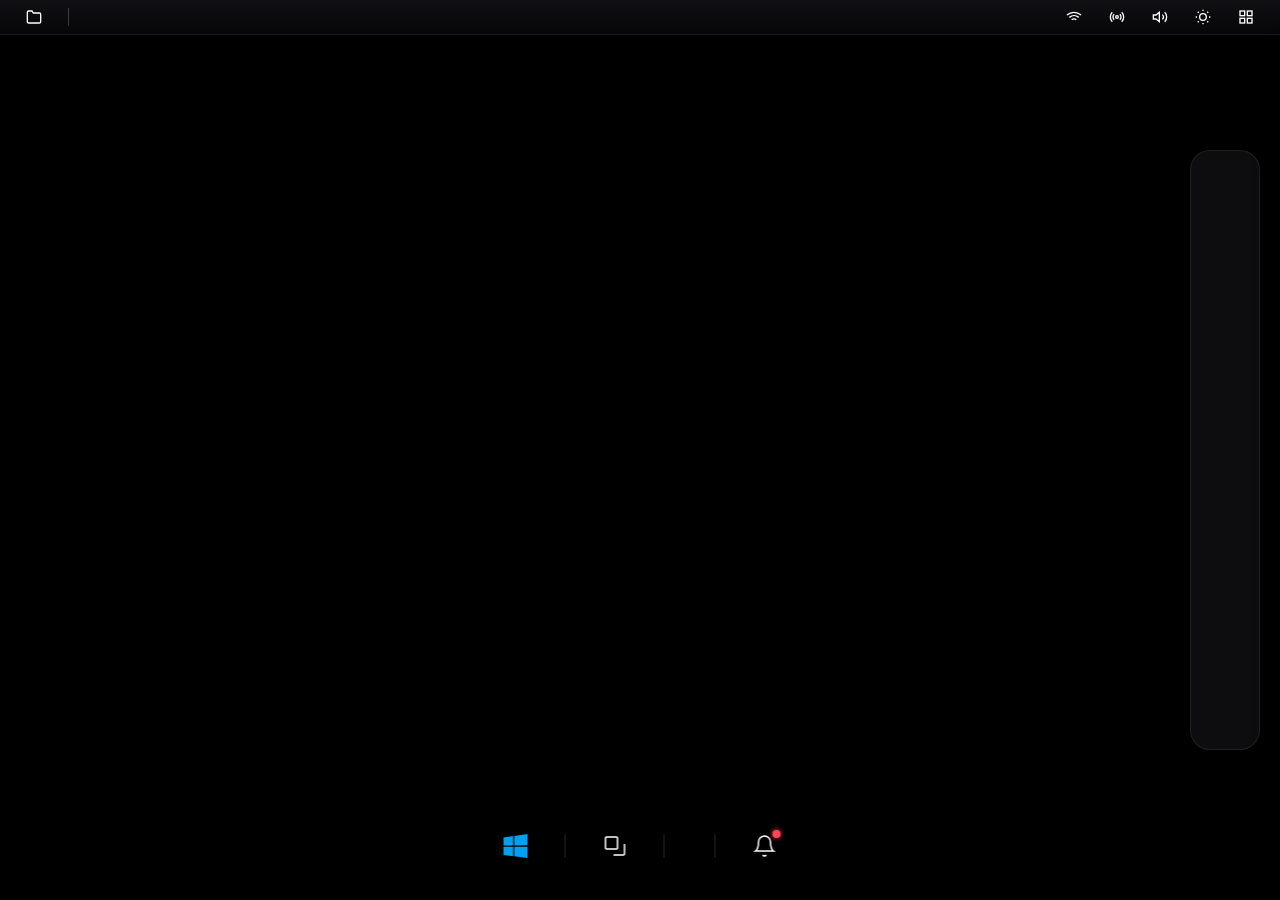
==== commit d7c4669e: "working" ====
--- a/ui/index.html
+++ b/ui/index.html
@@ -15,32 +15,6 @@
     <div id="bg-layer-1" class="wallpaper-layer"></div>
     <div id="bg-layer-2" class="wallpaper-layer" style="opacity: 0;"></div>
 
-    <!-- LOCK SCREEN -->
-    <div id="lock-screen" class="lock-screen">
-        <div class="lock-bg"></div>
-        <div class="lock-content">
-            <div class="lock-time" id="lock-time">12:00</div>
-            <div class="lock-date" id="lock-date">Wednesday, July 2</div>
-            <div class="lock-weather">
-                <svg viewBox="0 0 24 24" fill="none" stroke="currentColor" stroke-width="2" style="width:18px; height:18px; vertical-align:middle;"><path d="M17 18a5 5 0 0 0-4-8 5 5 0 0 0-4 8"></path><line x1="12" y1="9" x2="12" y2="3"></line><line x1="16.24" y1="7.76" x2="18.36" y2="5.64"></line><line x1="7.76" y1="7.76" x2="5.64" y2="5.64"></line></svg>
-                <span id="lock-weather-text">Nexus OS</span>
-            </div>
-            <div class="lock-notifications" id="lock-notifications">
-                <!-- Notifications shown here -->
-            </div>
-        </div>
-        <div class="lock-bottom">
-            <div class="lock-swipe-hint">
-                <svg viewBox="0 0 24 24" fill="none" stroke="currentColor" stroke-width="2" style="width:20px; height:20px;"><polyline points="18 15 12 9 6 15"></polyline></svg>
-                <span>Click or swipe up to unlock</span>
-            </div>
-            <div class="lock-user">
-                <div class="lock-avatar">S</div>
-                <div class="lock-username">System Admin</div>
-            </div>
-        </div>
-    </div>
-
     <!-- DESKTOP AREA -->
     <main class="desktop">
         
@@ -396,6 +370,41 @@
         }
     </style>
 
+    <!-- RIGHT CLICK CONTEXT MENU -->
+    <div id="custom-context-menu" class="context-menu">
+        <div class="cm-item" id="cm-refresh">
+            <svg viewBox="0 0 24 24" fill="none" stroke="currentColor" stroke-width="2"><path d="M21 2v6h-6"></path><path d="M21 13a9 9 0 1 1-3-7.7L21 8"></path></svg>
+            <span>Refresh</span>
+        </div>
+        <div class="cm-divider"></div>
+        <div class="cm-item" id="cm-new-folder">
+            <svg viewBox="0 0 24 24" fill="none" stroke="currentColor" stroke-width="2"><path d="M22 19a2 2 0 0 1-2 2H4a2 2 0 0 1-2-2V5a2 2 0 0 1 2-2h5l2 3h9a2 2 0 0 1 2 2z"></path><line x1="12" y1="11" x2="12" y2="17"></line><line x1="9" y1="14" x2="15" y2="14"></line></svg>
+            <span>New Folder</span>
+        </div>
+        <div class="cm-divider"></div>
+        <div class="cm-item" id="cm-display">
+            <svg viewBox="0 0 24 24" fill="none" stroke="currentColor" stroke-width="2"><rect x="2" y="3" width="20" height="14" rx="2" ry="2"></rect><line x1="8" y1="21" x2="16" y2="21"></line><line x1="12" y1="17" x2="12" y2="21"></line></svg>
+            <span>Display Settings</span>
+        </div>
+        <div class="cm-item" id="cm-personalize">
+            <svg viewBox="0 0 24 24" fill="none" stroke="currentColor" stroke-width="2"><path d="M12 2.69l5.66 5.66a8 8 0 1 1-11.31 0z"></path></svg>
+            <span>Personalize</span>
+        </div>
+    </div>
+
+    <!-- APP CONTEXT MENU -->
+    <div id="app-context-menu" class="context-menu">
+        <div class="cm-item" id="cm-launch">
+            <svg viewBox="0 0 24 24" fill="none" stroke="currentColor" stroke-width="2"><polygon points="5 3 19 12 5 21 5 3"></polygon></svg>
+            <span>Open</span>
+        </div>
+        <div class="cm-divider"></div>
+        <div class="cm-item" id="cm-pin-taskbar">
+            <svg viewBox="0 0 24 24" fill="none" stroke="currentColor" stroke-width="2"><path d="M21.44 11.05l-9.19 9.19a6 6 0 0 1-8.49-8.49l9.19-9.19a4 4 0 0 1 5.66 5.66l-9.2 9.19a2 2 0 0 1-2.83-2.83l8.49-8.48"></path></svg>
+            <span id="pin-text">Pin to Taskbar</span>
+        </div>
+    </div>
+    
     <script src="script.js"></script>
 </body>
 </html>
--- a/ui/style.css
+++ b/ui/style.css
@@ -1645,3 +1645,216 @@
     color: rgba(255, 255, 255, 0.85);
     padding: 6px 10px;
 }
+
+/* ============================================ */
+/* APP DRAWER (START MENU)                      */
+/* ============================================ */
+.app-drawer-overlay {
+    position: fixed;
+    top: 0; left: 0; width: 100vw; height: 100vh;
+    background: rgba(10, 10, 15, 0.85);
+    z-index: 1500;
+    display: none;
+    flex-direction: column;
+    animation: fadeIn 0.2s ease-out;
+}
+
+.app-drawer-overlay.show {
+    display: flex;
+}
+
+.app-drawer-content {
+    flex: 1;
+    padding: 60px 10vw 0 10vw;
+    display: flex;
+    flex-direction: column;
+    overflow: hidden;
+}
+
+.app-drawer-header {
+    font-size: 2rem;
+    font-weight: 700;
+    margin-bottom: 30px;
+    color: white;
+    text-align: center;
+    text-shadow: 0 4px 15px rgba(0,0,0,0.5);
+    flex-shrink: 0;
+}
+
+.app-drawer-grid {
+    flex: 1;
+    display: grid;
+    grid-template-columns: repeat(auto-fill, minmax(100px, 1fr));
+    gap: 30px;
+    overflow-y: auto;
+    padding-bottom: 50px;
+}
+.app-drawer-grid::-webkit-scrollbar { display: none; }
+
+.app-drawer-footer {
+    display: flex;
+    justify-content: space-between;
+    align-items: center;
+    padding: 20px 0;
+    border-top: 1px solid rgba(255, 255, 255, 0.1);
+    margin-top: auto;
+    flex-shrink: 0;
+    position: relative;
+}
+
+.user-profile {
+    display: flex;
+    align-items: center;
+    gap: 12px;
+    color: white;
+    font-weight: 500;
+}
+
+.user-profile .avatar {
+    width: 40px;
+    height: 40px;
+    border-radius: 50%;
+    background: linear-gradient(135deg, var(--accent), #ff7eb3);
+    display: flex;
+    justify-content: center;
+    align-items: center;
+    font-size: 1.2rem;
+    font-weight: bold;
+    box-shadow: 0 2px 10px rgba(0,0,0,0.3);
+}
+
+.power-btn {
+    width: 44px;
+    height: 44px;
+    border-radius: 50%;
+    background: rgba(255, 255, 255, 0.1);
+    display: flex;
+    justify-content: center;
+    align-items: center;
+    cursor: pointer;
+    color: white;
+    transition: all 0.2s ease;
+}
+
+.power-btn:hover {
+    background: rgba(255, 60, 60, 0.8);
+    box-shadow: 0 0 15px rgba(255, 60, 60, 0.6);
+    transform: scale(1.05);
+}
+
+.power-btn svg {
+    width: 20px;
+    height: 20px;
+}
+
+/* POWER MENU POPOVER */
+.power-menu-popover {
+    position: absolute;
+    bottom: 75px;
+    right: 0;
+    background: rgba(25, 25, 30, 0.95);
+    backdrop-filter: blur(10px);
+    border: 1px solid rgba(255, 255, 255, 0.15);
+    border-radius: 12px;
+    padding: 8px;
+    display: none;
+    flex-direction: column;
+    gap: 5px;
+    box-shadow: 0 10px 30px rgba(0,0,0,0.5);
+    z-index: 2000;
+}
+
+.power-menu-popover.show {
+    display: flex;
+}
+
+.pm-item {
+    display: flex;
+    align-items: center;
+    gap: 12px;
+    padding: 10px 15px;
+    color: white;
+    border-radius: 8px;
+    cursor: pointer;
+    font-size: 0.95rem;
+    transition: background 0.15s ease;
+}
+
+.pm-item:hover {
+    background: rgba(255, 255, 255, 0.1);
+}
+
+.pm-item svg {
+    width: 18px;
+    height: 18px;
+    opacity: 0.8;
+}
+/* ============================================ */
+/* DESKTOP FILE CONTEXT MENU                    */
+/* ============================================ */
+.file-context-menu {
+    position: fixed;
+    background: rgba(30, 30, 35, 0.92);
+    backdrop-filter: blur(25px);
+    border: 1px solid rgba(255, 255, 255, 0.1);
+    border-radius: 12px;
+    padding: 6px;
+    min-width: 180px;
+    z-index: 20000;
+    box-shadow: 0 12px 40px rgba(0, 0, 0, 0.5);
+    animation: fadeIn 0.15s ease;
+    display: none;
+}
+
+.file-context-menu.show {
+    display: block;
+}
+
+.file-ctx-item {
+    display: flex;
+    align-items: center;
+    gap: 10px;
+    padding: 9px 14px;
+    border-radius: 8px;
+    cursor: pointer;
+    font-size: 0.82rem;
+    color: rgba(255, 255, 255, 0.8);
+    transition: all 0.12s ease;
+}
+
+.file-ctx-item:hover {
+    background: rgba(255, 255, 255, 0.1);
+    color: white;
+}
+
+.file-ctx-item.danger:hover {
+    background: rgba(255, 60, 60, 0.2);
+    color: #ff5555;
+}
+
+.file-ctx-item svg {
+    width: 15px;
+    height: 15px;
+    flex-shrink: 0;
+}
+
+.file-ctx-divider {
+    height: 1px;
+    background: rgba(255, 255, 255, 0.06);
+    margin: 4px 8px;
+}
+
+/* Rename input inline */
+.file-rename-input {
+    background: rgba(255, 255, 255, 0.1);
+    border: 1px solid var(--accent);
+    border-radius: 6px;
+    color: white;
+    font-size: 0.8rem;
+    padding: 4px 8px;
+    outline: none;
+    width: 100%;
+    text-align: center;
+    font-family: 'Space Grotesk', sans-serif;
+}
+
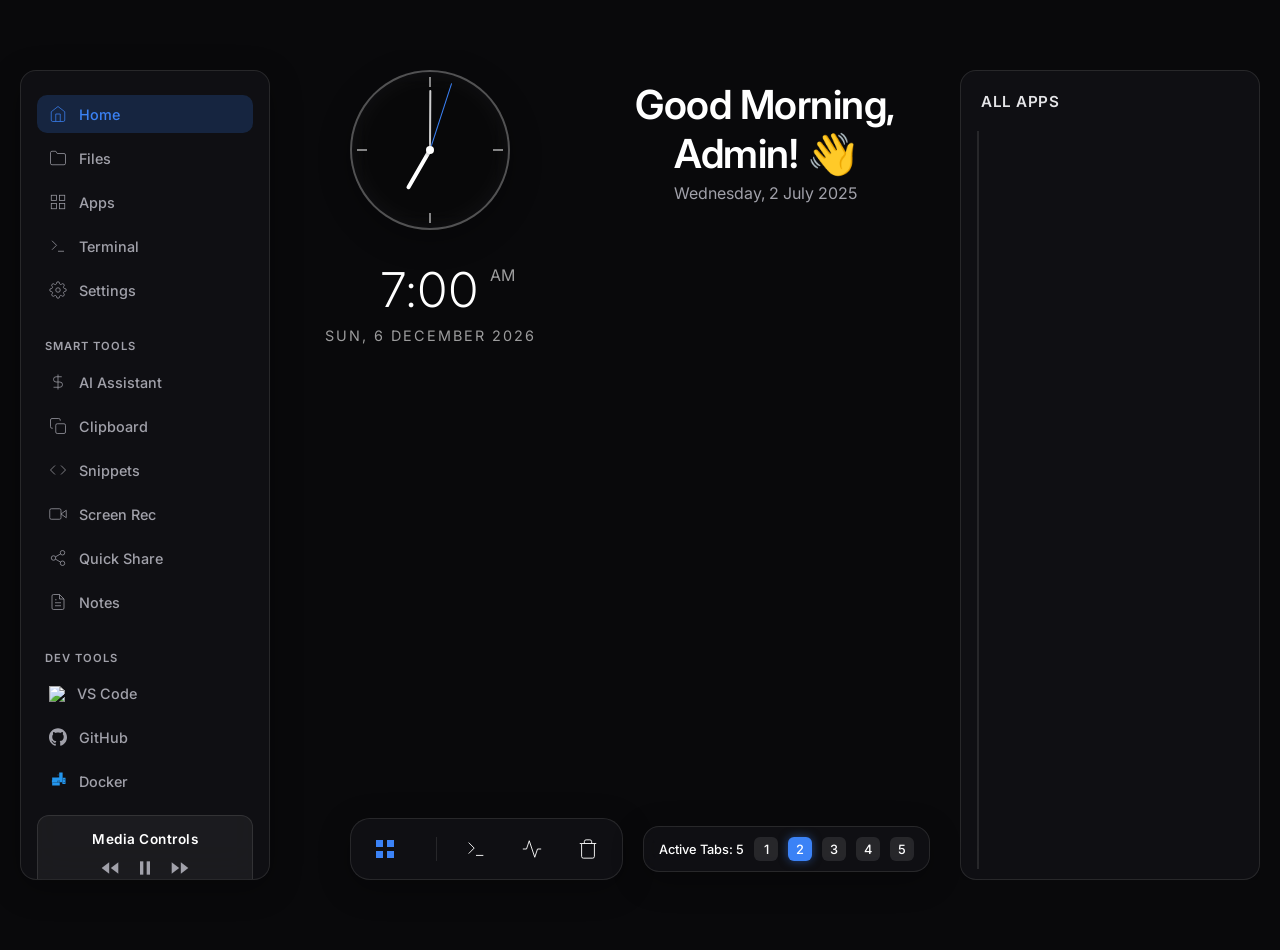
==== commit 1354fbc0: "new design" ====
--- a/ui/index.html
+++ b/ui/index.html
@@ -3,408 +3,215 @@
 <head>
     <meta charset="UTF-8">
     <meta name="viewport" content="width=device-width, initial-scale=1.0">
-    <title>Nexus OS Desktop</title>
-    <link href="https://fonts.googleapis.com/css2?family=Space+Grotesk:wght@300;400;500;700&display=swap" rel="stylesheet">
+    <title>Aurora OS</title>
+    <link href="https://fonts.googleapis.com/css2?family=Inter:wght@300;400;500;600;700&display=swap" rel="stylesheet">
     <link rel="stylesheet" href="style.css">
 </head>
 <body>
-    <!-- BRIGHTNESS OVERLAY -->
-    <div id="brightness-overlay" style="position: fixed; top: 0; left: 0; width: 100vw; height: 100vh; background: black; opacity: 0; pointer-events: none; z-index: 99999; transition: opacity 0.15s;"></div>
-    
-    <!-- WALLPAPER CROSSFADE LAYERS -->
+    <!-- Background Wallpaper -->
     <div id="bg-layer-1" class="wallpaper-layer"></div>
     <div id="bg-layer-2" class="wallpaper-layer" style="opacity: 0;"></div>
 
-    <!-- DESKTOP AREA -->
-    <main class="desktop">
+    <div class="layout-wrapper">
+        <!-- LEFT SIDEBAR -->
+        <aside class="sidebar glass-panel">
+
+            
+            <nav class="sidebar-nav">
+                <div class="nav-item active">
+                    <svg viewBox="0 0 24 24" fill="none" stroke="currentColor"><path d="M3 9l9-7 9 7v11a2 2 0 0 1-2 2H5a2 2 0 0 1-2-2z"></path><polyline points="9 22 9 12 15 12 15 22"></polyline></svg>
+                    <span>Home</span>
+                </div>
+                <div class="nav-item" onclick="launchSys('explorer')">
+                    <svg viewBox="0 0 24 24" fill="none" stroke="currentColor"><path d="M22 19a2 2 0 0 1-2 2H4a2 2 0 0 1-2-2V5a2 2 0 0 1 2-2h5l2 3h9a2 2 0 0 1 2 2z"></path></svg>
+                    <span>Files</span>
+                </div>
+                <div class="nav-item" onclick="toggleAppDrawer(true)">
+                    <svg viewBox="0 0 24 24" fill="none" stroke="currentColor"><rect x="3" y="3" width="7" height="7"></rect><rect x="14" y="3" width="7" height="7"></rect><rect x="14" y="14" width="7" height="7"></rect><rect x="3" y="14" width="7" height="7"></rect></svg>
+                    <span>Apps</span>
+                </div>
+                <div class="nav-item" onclick="launchSys('cmd')">
+                    <svg viewBox="0 0 24 24" fill="none" stroke="currentColor"><polyline points="4 17 10 11 4 5"></polyline><line x1="12" y1="19" x2="20" y2="19"></line></svg>
+                    <span>Terminal</span>
+                </div>
+                <div class="nav-item" onclick="launchSys('ms-settings:')">
+                    <svg viewBox="0 0 24 24" fill="none" stroke="currentColor"><circle cx="12" cy="12" r="3"></circle><path d="M19.4 15a1.65 1.65 0 0 0 .33 1.82l.06.06a2 2 0 0 1 0 2.83 2 2 0 0 1-2.83 0l-.06-.06a1.65 1.65 0 0 0-1.82-.33 1.65 1.65 0 0 0-1 1.51V21a2 2 0 0 1-2 2 2 2 0 0 1-2-2v-.09A1.65 1.65 0 0 0 9 19.4a1.65 1.65 0 0 0-1.82.33l-.06.06a2 2 0 0 1-2.83 0 2 2 0 0 1 0-2.83l.06-.06a1.65 1.65 0 0 0 .33-1.82 1.65 1.65 0 0 0-1.51-1H3a2 2 0 0 1-2-2 2 2 0 0 1 2-2h.09A1.65 1.65 0 0 0 4.6 9a1.65 1.65 0 0 0-.33-1.82l-.06-.06a2 2 0 0 1 0-2.83 2 2 0 0 1 2.83 0l.06.06a1.65 1.65 0 0 0 1.82.33H9a1.65 1.65 0 0 0 1-1.51V3a2 2 0 0 1 2-2 2 2 0 0 1 2 2v.09a1.65 1.65 0 0 0 1 1.51 1.65 1.65 0 0 0 1.82-.33l.06-.06a2 2 0 0 1 2.83 0 2 2 0 0 1 0 2.83l-.06.06a1.65 1.65 0 0 0-.33 1.82V9a1.65 1.65 0 0 0 1.51 1H21a2 2 0 0 1 2 2 2 2 0 0 1-2 2h-.09a1.65 1.65 0 0 0-1.51 1z"></path></svg>
+                    <span>Settings</span>
+                </div>
+            </nav>
+
+            <div class="nav-section-title">SMART TOOLS</div>
+            <nav class="sidebar-nav sm-margin">
+                <div class="nav-item" onclick="launchSys('https://chatgpt.com')">
+                    <svg viewBox="0 0 24 24" fill="none" stroke="currentColor"><path d="M12 2v20M17 5H9.5a3.5 3.5 0 0 0 0 7h5a3.5 3.5 0 0 1 0 7H6"></path></svg>
+                    <span>AI Assistant</span>
+                </div>
+                <div class="nav-item" onclick="launchSys('clipboard')">
+                    <svg viewBox="0 0 24 24" fill="none" stroke="currentColor"><rect x="9" y="9" width="13" height="13" rx="2" ry="2"></rect><path d="M5 15H4a2 2 0 0 1-2-2V4a2 2 0 0 1 2-2h9a2 2 0 0 1 2 2v1"></path></svg>
+                    <span>Clipboard</span>
+                </div>
+                <div class="nav-item" onclick="launchSys('notepad')">
+                    <svg viewBox="0 0 24 24" fill="none" stroke="currentColor"><polyline points="16 18 22 12 16 6"></polyline><polyline points="8 6 2 12 8 18"></polyline></svg>
+                    <span>Snippets</span>
+                </div>
+                <div class="nav-item" onclick="launchSys('ms-screenclip:')">
+                    <svg viewBox="0 0 24 24" fill="none" stroke="currentColor"><polygon points="23 7 16 12 23 17 23 7"></polygon><rect x="1" y="5" width="15" height="14" rx="2" ry="2"></rect></svg>
+                    <span>Screen Rec</span>
+                </div>
+                <div class="nav-item" onclick="launchSys('ms-settings:bluetooth')">
+                    <svg viewBox="0 0 24 24" fill="none" stroke="currentColor"><circle cx="18" cy="5" r="3"></circle><circle cx="6" cy="12" r="3"></circle><circle cx="18" cy="19" r="3"></circle><line x1="8.59" y1="13.51" x2="15.42" y2="17.49"></line><line x1="15.41" y1="6.51" x2="8.59" y2="10.49"></line></svg>
+                    <span>Quick Share</span>
+                </div>
+                <div class="nav-item" onclick="launchSys('notepad')">
+                    <svg viewBox="0 0 24 24" fill="none" stroke="currentColor"><path d="M14 2H6a2 2 0 0 0-2 2v16a2 2 0 0 0 2 2h12a2 2 0 0 0 2-2V8z"></path><polyline points="14 2 14 8 20 8"></polyline><line x1="16" y1="13" x2="8" y2="13"></line><line x1="16" y1="17" x2="8" y2="17"></line><polyline points="10 9 9 9 8 9"></polyline></svg>
+                    <span>Notes</span>
+                </div>
+            </nav>
+            
+            <div class="nav-section-title">DEV TOOLS</div>
+            <nav class="sidebar-nav dev-tools">
+                <div class="nav-item" onclick="launchSys('code')"><img src="https://upload.wikimedia.org/wikipedia/commons/9/9a/Visual_Studio_Code_1.35_icon.svg" width="16"><span>VS Code</span></div>
+                <div class="nav-item" onclick="launchSys('https://github.com')"><svg viewBox="0 0 24 24" fill="currentColor" stroke="none"><path d="M12 .297c-6.63 0-12 5.373-12 12 0 5.303 3.438 9.8 8.205 11.385.6.113.82-.258.82-.577 0-.285-.01-1.04-.015-2.04-3.338.724-4.042-1.61-4.042-1.61C4.422 18.07 3.633 17.7 3.633 17.7c-1.087-.744.084-.729.084-.729 1.205.084 1.838 1.236 1.838 1.236 1.07 1.835 2.809 1.305 3.495.998.108-.776.417-1.305.76-1.605-2.665-.3-5.466-1.332-5.466-5.93 0-1.31.465-2.38 1.235-3.22-.135-.303-.54-1.523.105-3.176 0 0 1.005-.322 3.3 1.23.96-.267 1.98-.399 3-.405 1.02.006 2.04.138 3 .405 2.28-1.552 3.285-1.23 3.285-1.23.645 1.653.24 2.873.12 3.176.765.84 1.23 1.91 1.23 3.22 0 4.61-2.805 5.625-5.475 5.92.42.36.81 1.096.81 2.22 0 1.606-.015 2.896-.015 3.286 0 .315.21.69.825.57C20.565 22.092 24 17.592 24 12.297c0-6.627-5.373-12-12-12"/></svg><span>GitHub</span></div>
+                <div class="nav-item" onclick="launchSys('docker')"><svg viewBox="0 0 24 24" fill="#2496ED" stroke="none"><path d="M13.983 11.277c0-.206-.168-.375-.375-.375H4.218c-.206 0-.374.168-.374.375v2.888c0 .207.168.375.374.375h9.39c.207 0 .375-.168.375-.375v-2.888zm-2.072 2.302c-.375 0-.677-.303-.677-.676s.302-.676.677-.676.677.303.677.676-.303.676-.677.676zM4.195 14.86c0-.206.168-.375.375-.375h9.414c.206 0 .375.168.375.375v2.887c0 .206-.168.375-.375.375H4.57c-.207 0-.375-.169-.375-.375v-2.887zm7.322 2.302c-.375 0-.676-.303-.676-.676s.301-.676.676-.676c.375 0 .677.303.677.676s-.302.676-.677.676zM4.195 7.69c0-.206.168-.375.375-.375h9.414c.206 0 .375.168.375.375v2.888c0 .206-.168.375-.375.375H4.57c-.207 0-.375-.169-.375-.375V7.69zm7.322 2.302c-.375 0-.676-.303-.676-.676 0-.374.301-.676.676-.676.375 0 .677.302.677.676 0 .373-.302.676-.677.676zm2.466-9.45H17.8c.206 0 .375.168.375.375v12.213c0 .206-.169.375-.375.375h-3.816c-.206 0-.375-.169-.375-.375V.916c0-.206.169-.375.375-.375zm-1.895 11.238c-.375 0-.677-.302-.677-.676s.302-.675.677-.675.676.301.676.675-.301.676-.676.676zm0-7.166c-.375 0-.677-.302-.677-.676s.302-.675.677-.675.676.301.676.675-.301.676-.676.676zm0 3.583c-.375 0-.677-.302-.677-.676s.302-.675.677-.675.676.301.676.675-.301.676-.676.676zM22.025 8.04c0-.206-.168-.375-.375-.375h-3.44c-.206 0-.375.169-.375.375v7.553c0 .206.169.375.375.375h3.44c.207 0 .375-.169.375-.375V8.04zm-1.896 6.552c-.375 0-.676-.303-.676-.676s.301-.676.676-.676.677.303.677.676-.302.676-.677.676zm0-3.582c-.375 0-.676-.302-.676-.676 0-.373.301-.675.676-.675s.677.302.677.675c0 .374-.302.676-.677.676z"/></svg><span>Docker</span></div>
+            </nav>
+            
+            <div class="sidebar-player">
+                <div class="m-info">
+                    <span class="m-title">Media Controls</span>
+                </div>
+                <div class="m-controls-compact">
+                    <svg onclick="console.log('MEDIA_PREV')" viewBox="0 0 24 24" fill="currentColor" stroke="none"><polygon points="11 19 2 12 11 5 11 19"></polygon><polygon points="22 19 13 12 22 5 22 19"></polygon></svg>
+                    <svg onclick="console.log('MEDIA_PLAY')" viewBox="0 0 24 24" fill="currentColor" stroke="none"><rect x="6" y="4" width="4" height="16"></rect><rect x="14" y="4" width="4" height="16"></rect></svg>
+                    <svg onclick="console.log('MEDIA_NEXT')" viewBox="0 0 24 24" fill="currentColor" stroke="none"><polygon points="13 19 22 12 13 5 13 19"></polygon><polygon points="2 19 11 12 2 5 2 19"></polygon></svg>
+                </div>
+            </div>
+
+            <div class="sidebar-footer">
+                <div class="nav-item" id="btn-power">
+                    <svg viewBox="0 0 24 24" fill="none" stroke="currentColor"><path d="M18.36 6.64a9 9 0 1 1-12.73 0"></path><line x1="12" y1="2" x2="12" y2="12"></line></svg>
+                </div>
+                <div class="nav-item">
+                    <svg viewBox="0 0 24 24" fill="none" stroke="currentColor"><rect x="3" y="11" width="18" height="11" rx="2" ry="2"></rect><path d="M7 11V7a5 5 0 0 1 10 0v4"></path></svg>
+                </div>
+            </div>
+        </aside>
+
+        <!-- MAIN AREA -->
+        <main class="main-content">
+
+
+            <!-- DASHBOARD GRID -->
+            <div class="dashboard-grid">
+                <!-- COLUMN 1: LEFT -->
+                <div class="dash-col col-left">
+                    <!-- Elegant Analog + Digital Clock -->
+                    <div class="elegant-clock" style="text-align: center; display: flex; flex-direction: column; align-items: center; justify-content: center; min-height: 250px; background: transparent; border: none; box-shadow: none;">
+                        <!-- Analog Clock -->
+                        <div class="analog-clock" style="position: relative; width: 160px; height: 160px; border-radius: 50%; border: 2px solid rgba(255,255,255,0.3); margin-bottom: 30px; background: rgba(0,0,0,0.1); backdrop-filter: blur(10px); -webkit-backdrop-filter: blur(10px); box-shadow: 0 8px 32px rgba(0,0,0,0.3), inset 0 0 20px rgba(255,255,255,0.05);">
+                            <!-- Clock Marks -->
+                            <div style="position: absolute; top: 5px; left: 50%; transform: translateX(-50%); width: 2px; height: 10px; background: rgba(255,255,255,0.5);"></div>
+                            <div style="position: absolute; bottom: 5px; left: 50%; transform: translateX(-50%); width: 2px; height: 10px; background: rgba(255,255,255,0.5);"></div>
+                            <div style="position: absolute; top: 50%; left: 5px; transform: translateY(-50%); width: 10px; height: 2px; background: rgba(255,255,255,0.5);"></div>
+                            <div style="position: absolute; top: 50%; right: 5px; transform: translateY(-50%); width: 10px; height: 2px; background: rgba(255,255,255,0.5);"></div>
+                            
+                            <div class="clock-center" style="position: absolute; top: 50%; left: 50%; width: 8px; height: 8px; border-radius: 50%; background: #fff; transform: translate(-50%, -50%); z-index: 10; box-shadow: 0 0 5px rgba(0,0,0,0.5);"></div>
+                            
+                            <!-- Hands -->
+                            <div id="hour-hand" style="position: absolute; top: 50%; left: 50%; width: 4px; height: 45px; background: #fff; transform-origin: bottom center; transform: translate(-50%, -100%) rotate(0deg); border-radius: 2px; z-index: 7;"></div>
+                            
+                            <div id="min-hand" style="position: absolute; top: 50%; left: 50%; width: 2px; height: 60px; background: rgba(255,255,255,0.8); transform-origin: bottom center; transform: translate(-50%, -100%) rotate(0deg); border-radius: 1px; z-index: 8;"></div>
+                            
+                            <div id="sec-hand" style="position: absolute; top: 50%; left: 50%; width: 1px; height: 70px; background: var(--accent); transform-origin: bottom center; transform: translate(-50%, -100%) rotate(0deg); z-index: 9;"></div>
+                        </div>
+                        
+                        <!-- Digital Clock -->
+                        <div style="position: relative; display: inline-block;">
+                            <span id="main-time" style="font-size: 3rem; font-weight: 300; color: #fff; letter-spacing: 2px;">10:30</span>
+                            <span id="main-ampm" style="position: absolute; top: 5px; right: -35px; font-size: 1rem; font-weight: 400; color: rgba(255,255,255,0.6);">AM</span>
+                        </div>
+                        
+                        <!-- Date -->
+                        <div id="main-date" style="margin-top: 8px; font-size: 0.9rem; color: rgba(255,255,255,0.6); font-weight: 400; letter-spacing: 2px; text-transform: uppercase;">Wednesday, 2 July 2025</div>
+                    </div>
+                </div>
+
+                <!-- COLUMN 2: CENTER -->
+                <div class="dash-col col-center">
+                    <div class="greeting-sec">
+                        <h1 class="greeting">Good Morning, Admin! <span class="wave">👋</span></h1>
+                        <p class="greeting-date">Wednesday, 2 July 2025</p>
+                    </div>
+
+
+
+
+                </div>
+
+                <!-- COLUMN 3: RIGHT: APP PANEL -->
+                <div class="dash-col col-right" style="height: 100%; overflow: hidden;">
+                    <div class="widget glass-panel" style="height: 100%; display: flex; flex-direction: column;">
+                        <div class="p-20" style="padding-bottom: 10px;">
+                            <span class="w-title">All Apps</span>
+                        </div>
+                        <div class="act-list" id="right-app-panel" style="flex: 1; overflow-y: auto; padding: 0 20px 20px 20px; display: flex; flex-direction: column; gap: 10px;">
+                            <!-- Apps injected here -->
+                        </div>
+                    </div>
+                </div>
+            </div>
+        </main>
+    </div>
+
+    <!-- BOTTOM TASKBAR -->
+    <div class="taskbar-container">
+        <div class="taskbar glass-panel">
+            <div class="tb-item tb-start" id="start-btn"><svg viewBox="0 0 24 24" fill="currentColor" stroke="none"><rect x="3" y="3" width="7" height="7"></rect><rect x="14" y="3" width="7" height="7"></rect><rect x="14" y="14" width="7" height="7"></rect><rect x="3" y="14" width="7" height="7"></rect></svg></div>
+            
+            <div class="tb-apps" id="tb-apps-container">
+                <!-- Injected by JS -->
+            </div>
+
+            <div class="tb-divider"></div>
+
+            <div class="tb-item"><svg viewBox="0 0 24 24" fill="none" stroke="currentColor"><polyline points="4 17 10 11 4 5"></polyline><line x1="12" y1="19" x2="20" y2="19"></line></svg></div>
+            <div class="tb-item"><svg viewBox="0 0 24 24" fill="none" stroke="currentColor"><polyline points="22 12 18 12 15 21 9 3 6 12 2 12"></polyline></svg></div>
+            <div class="tb-item"><svg viewBox="0 0 24 24" fill="none" stroke="currentColor"><polyline points="3 6 5 6 21 6"></polyline><path d="M19 6v14a2 2 0 0 1-2 2H7a2 2 0 0 1-2-2V6m3 0V4a2 2 0 0 1 2-2h4a2 2 0 0 1 2 2v2"></path></svg></div>
+        </div>
         
-        <!-- FULL WIDTH TOP BAR -->
-        <div class="top-tray-bar">
-            <!-- Left Side: Toggle Desktop Files & Window Tabs -->
-            <div class="top-bar-left">
-                <div class="tray-icon-btn" id="btn-toggle-files" title="Toggle Desktop Files">
-                    <svg viewBox="0 0 24 24" fill="none" stroke="currentColor" stroke-width="2"><path d="M22 19a2 2 0 0 1-2 2H4a2 2 0 0 1-2-2V5a2 2 0 0 1 2-2h5l2 3h9a2 2 0 0 1 2 2z"></path></svg>
-                </div>
-                
-                <div class="top-bar-divider"></div>
-                
-                <div id="open-windows-tabs" class="window-tabs-container">
-                    <!-- Numbers will be injected here dynamically -->
-                </div>
-            </div>
-            
-            <!-- Right Side: System Tray -->
-            <div class="top-bar-right">
-                <div class="tray-icon-btn" id="btn-wifi" title="Wi-Fi">
-                    <svg viewBox="0 0 24 24" fill="none" stroke="currentColor" stroke-width="2"><path d="M5 12.55a11 11 0 0 1 14.08 0"></path><path d="M1.42 9a16 16 0 0 1 21.16 0"></path><path d="M8.53 16.11a6 6 0 0 1 6.95 0"></path><line x1="12" y1="20" x2="12.01" y2="20"></line></svg>
-                </div>
-                <div class="tray-icon-btn" id="btn-hotspot" title="Hotspot">
-                    <svg viewBox="0 0 24 24" fill="none" stroke="currentColor" stroke-width="2"><circle cx="12" cy="12" r="2"></circle><path d="M16.24 7.76a6 6 0 0 1 0 8.49m-8.48-.01a6 6 0 0 1 0-8.49m11.31-2.82a10 10 0 0 1 0 14.14m-14.14 0a10 10 0 0 1 0-14.14"></path></svg>
-                </div>
-                <div class="tray-icon-btn" id="btn-vol" title="Volume">
-                    <svg viewBox="0 0 24 24" fill="none" stroke="currentColor" stroke-width="2"><polygon points="11 5 6 9 2 9 2 15 6 15 11 19 11 5"></polygon><path d="M19.07 4.93a10 10 0 0 1 0 14.14M15.54 8.46a5 5 0 0 1 0 7.07"></path></svg>
-                </div>
-                <div class="tray-icon-btn" id="btn-bright" title="Brightness">
-                    <svg viewBox="0 0 24 24" fill="none" stroke="currentColor" stroke-width="2"><circle cx="12" cy="12" r="5"></circle><line x1="12" y1="1" x2="12" y2="3"></line><line x1="12" y1="21" x2="12" y2="23"></line><line x1="4.22" y1="4.22" x2="5.64" y2="5.64"></line><line x1="18.36" y1="18.36" x2="19.78" y2="19.78"></line><line x1="1" y1="12" x2="3" y2="12"></line><line x1="21" y1="12" x2="23" y2="12"></line><line x1="4.22" y1="19.78" x2="5.64" y2="18.36"></line><line x1="18.36" y1="5.64" x2="19.78" y2="4.22"></line></svg>
-                </div>
-                <div class="tray-icon-btn" id="btn-more" title="More Options">
-                    <svg viewBox="0 0 24 24" fill="none" stroke="currentColor" stroke-width="2"><rect x="3" y="3" width="7" height="7"></rect><rect x="14" y="3" width="7" height="7"></rect><rect x="14" y="14" width="7" height="7"></rect><rect x="3" y="14" width="7" height="7"></rect></svg>
-                </div>
-            </div>
-        </div>
-
-        <!-- POPOVERS -->
-        <!-- MAC-STYLE WI-FI POPOVER -->
-        <div class="tray-popover mac-wifi-popover" id="pop-wifi">
-            <div class="mac-wifi-header">
-                <span>Wi-Fi</span>
-                <label class="mac-switch">
-                    <input type="checkbox" id="mac-wifi-toggle-checkbox" checked>
-                    <span class="mac-slider"></span>
-                </label>
-            </div>
-            <div class="mac-wifi-content" id="mac-wifi-networks-list">
-                <div style="text-align:center; padding:15px; color:rgba(255,255,255,0.4); font-size:0.8rem;">
-                    Scanning networks...
-                </div>
-            </div>
-            <div class="mac-wifi-divider"></div>
-            <div class="mac-wifi-item mac-wifi-footer-item" id="mac-wifi-settings-btn">
-                <span class="mac-wifi-name">Wi-Fi Settings...</span>
-            </div>
-        </div>
-
-        <!-- MAC-STYLE HOTSPOT POPOVER -->
-        <div class="tray-popover mac-wifi-popover" id="pop-hotspot">
-            <div class="mac-wifi-header">
-                <span>Personal Hotspot</span>
-                <label class="mac-switch">
-                    <input type="checkbox" id="mac-hotspot-toggle-checkbox">
-                    <span class="mac-slider"></span>
-                </label>
-            </div>
-            <div class="mac-wifi-content" id="mac-hotspot-config-content">
-                <div style="text-align:center; padding:15px; color:rgba(255,255,255,0.4); font-size:0.8rem;">
-                    Loading configuration...
-                </div>
-            </div>
-        </div>
-
-        <div class="tray-popover slider-popover" id="pop-vol">
-            <svg viewBox="0 0 24 24" fill="none" stroke="currentColor" stroke-width="2"><polygon points="11 5 6 9 2 9 2 15 6 15 11 19 11 5"></polygon></svg>
-            <div class="slider-wrapper">
-                <input type="range" class="horizontal-slider" min="0" max="100" value="60">
-            </div>
-        </div>
-
-        <div class="tray-popover slider-popover" id="pop-bright">
-            <svg viewBox="0 0 24 24" fill="none" stroke="currentColor" stroke-width="2"><circle cx="12" cy="12" r="5"></circle></svg>
-            <div class="slider-wrapper">
-                <input type="range" class="horizontal-slider" min="0" max="100" value="80">
-            </div>
-        </div>
-
-                <!-- MAC-STYLE CONTROL CENTER -->
-        <div class="tray-popover control-center mac-control-center" id="pop-more">
-            <div class="cc-top-row">
-                <div class="cc-box connection-box">
-                    <div class="cc-row" id="cc-wifi-toggle">
-                        <div class="cc-icon-circle active" id="cc-wifi-icon">
-                            <svg viewBox="0 0 24 24" fill="none" stroke="currentColor" stroke-width="2.5"><path d="M5 12.55a11 11 0 0 1 14.08 0"></path><path d="M1.42 9a16 16 0 0 1 21.16 0"></path><path d="M8.53 16.11a6 6 0 0 1 6.95 0"></path><line x1="12" y1="20" x2="12.01" y2="20"></line></svg>
-                        </div>
-                        <div class="cc-text-group">
-                            <div class="cc-title">Wi-Fi</div>
-                            <div class="cc-sub" id="cc-wifi-status">Scanning...</div>
-                        </div>
-                        <div class="cc-chevron" id="cc-wifi-arrow">
-                            <svg viewBox="0 0 24 24" fill="none" stroke="currentColor" stroke-width="2.5"><polyline points="9 18 15 12 9 6"></polyline></svg>
-                        </div>
-                    </div>
-                    <div class="cc-row" id="cc-bluetooth-toggle">
-                        <div class="cc-icon-circle active" id="cc-bluetooth-icon">
-                            <svg viewBox="0 0 24 24" fill="none" stroke="currentColor" stroke-width="2.5"><polyline points="6.5 6.5 17.5 17.5 12 23 12 1 17.5 6.5 6.5 17.5"></polyline></svg>
-                        </div>
-                        <div class="cc-text-group">
-                            <div class="cc-title">Bluetooth</div>
-                            <div class="cc-sub" id="cc-bluetooth-status">On</div>
-                        </div>
-                    </div>
-                    <div class="cc-row" id="cc-hotspot-toggle">
-                        <div class="cc-icon-circle active" id="cc-hotspot-icon">
-                            <svg viewBox="0 0 24 24" fill="none" stroke="currentColor" stroke-width="2.5"><circle cx="12" cy="12" r="2"></circle><path d="M16.24 7.76a6 6 0 0 1 0 8.49m-8.48-.01a6 6 0 0 1 0-8.49m11.31-2.82a10 10 0 0 1 0 14.14m-14.14 0a10 10 0 0 1 0-14.14"></path></svg>
-                        </div>
-                        <div class="cc-text-group">
-                            <div class="cc-title">Hotspot</div>
-                            <div class="cc-sub" id="cc-hotspot-status">Off</div>
-                        </div>
-                    </div>
-                </div>
-                <div class="cc-box quick-box">
-                    <div class="cc-focus-card" id="cc-focus-toggle">
-                        <div class="cc-icon-circle">
-                            <svg viewBox="0 0 24 24" fill="none" stroke="currentColor" stroke-width="2.5"><path d="M21 12.79A9 9 0 1 1 11.21 3 7 7 0 0 0 21 12.79z"></path></svg>
-                        </div>
-                        <div class="cc-text-group">
-                            <div class="cc-title">Focus</div>
-                            <div class="cc-sub">Do Not Disturb</div>
-                        </div>
-                    </div>
-                    <div class="cc-airplane-card" id="cc-airplane-toggle">
-                        <div class="cc-icon-circle">
-                            <svg viewBox="0 0 24 24" fill="none" stroke="currentColor" stroke-width="2.5"><path d="M17.8 19.2 16 11l3.5-3.5C21 6 21.5 4 21 3c-1-.5-3 0-4.5 1.5L13 8 4.8 6.2c-.5-.1-.9.2-1.1.7l-1 2.5L9 13l-4 4-2.5-.5-1.5 1.5 4.5 2 2 4.5 1.5-1.5-.5-2.5 4-4 3.5 6.2c.5.9 1 1 1.5 1z"></path></svg>
-                        </div>
-                        <div class="cc-text-group">
-                            <div class="cc-title">Airplane</div>
-                            <div class="cc-sub">Off</div>
-                        </div>
-                    </div>
-                </div>
-            </div>
-            <div class="cc-box sliders-box">
-                <div class="cc-slider-row">
-                    <div class="cc-slider-label">Display</div>
-                    <div class="cc-slider-container">
-                        <svg viewBox="0 0 24 24" fill="none" stroke="currentColor" stroke-width="2" class="cc-slider-icon"><circle cx="12" cy="12" r="5"></circle><line x1="12" y1="1" x2="12" y2="3"></line><line x1="12" y1="21" x2="12" y2="23"></line><line x1="4.22" y1="4.22" x2="5.64" y2="5.64"></line><line x1="18.36" y1="18.36" x2="19.78" y2="19.78"></line><line x1="1" y1="12" x2="3" y2="12"></line><line x1="21" y1="12" x2="23" y2="12"></line><line x1="4.22" y1="19.78" x2="5.64" y2="18.36"></line><line x1="18.36" y1="5.64" x2="19.78" y2="4.22"></line></svg>
-                        <input type="range" class="cc-slider" id="cc-brightness-slider" min="0" max="100" value="80">
-                    </div>
-                </div>
-                <div class="cc-slider-row">
-                    <div class="cc-slider-label">Sound</div>
-                    <div class="cc-slider-container">
-                        <svg viewBox="0 0 24 24" fill="none" stroke="currentColor" stroke-width="2" class="cc-slider-icon"><polygon points="11 5 6 9 2 9 2 15 6 15 11 19 11 5"></polygon><path d="M19.07 4.93a10 10 0 0 1 0 14.14M15.54 8.46a5 5 0 0 1 0 7.07"></path></svg>
-                        <input type="range" class="cc-slider" id="cc-volume-slider" min="0" max="100" value="60">
-                    </div>
-                </div>
-            </div>
-            <div class="cc-box now-playing-box">
-                <div class="np-album-art">
-                    <svg viewBox="0 0 24 24" fill="currentColor" style="width:24px; height:24px; color:#a855f7;"><path d="M12 2C6.48 2 2 6.48 2 12s4.48 10 10 10 10-4.48 10-10S17.52 2 12 2zm0 14.5c-2.49 0-4.5-2.01-4.5-4.5s2.01-4.5 4.5-4.5 4.5 2.01 4.5 4.5-2.01 4.5-4.5 4.5z"/></svg>
-                </div>
-                <div class="np-info">
-                    <div class="np-title">Starlight Drive</div>
-                    <div class="np-artist">Nexus Waves</div>
-                </div>
-                <div class="np-controls">
-                    <button class="np-btn" id="np-prev">
-                        <svg viewBox="0 0 24 24" fill="currentColor"><polygon points="19 20 9 12 19 4 19 20"></polygon><line x1="5" y1="4" x2="5" y2="20"></line></svg>
-                    </button>
-                    <button class="np-btn playing" id="np-play">
-                        <svg viewBox="0 0 24 24" fill="currentColor" id="np-play-icon"><path d="M6 19h4V5H6v14zm8-14v14h4V5h-4z"></path></svg>
-                    </button>
-                    <button class="np-btn" id="np-next">
-                        <svg viewBox="0 0 24 24" fill="currentColor"><polygon points="5 4 15 12 5 20 5 4"></polygon><line x1="19" y1="4" x2="19" y2="20"></line></svg>
-                    </button>
-                </div>
-            </div>
-        </div>
-        <!-- APP DRAWER (START MENU) -->
-        <div id="app-drawer" class="app-drawer-overlay">
-            <div class="app-drawer-content">
-                <div class="app-drawer-header">All Apps</div>
-                <div class="app-drawer-grid" id="app-drawer-grid">
-                    <!-- Apps injected here -->
-                </div>
-                
-                <!-- APP DRAWER FOOTER (POWER MENU) -->
-                <div class="app-drawer-footer">
-                    <div class="user-profile">
-                        <div class="avatar">S</div>
-                        <span>System Admin</span>
-                    </div>
-                    <div class="power-btn" id="btn-power" title="Power Options">
-                        <svg viewBox="0 0 24 24" fill="none" stroke="currentColor" stroke-width="2"><path d="M18.36 6.64a9 9 0 1 1-12.73 0"></path><line x1="12" y1="2" x2="12" y2="12"></line></svg>
-                    </div>
-                    
-                    <!-- POWER MENU POPOVER -->
-                    <div id="power-menu" class="power-menu-popover">
-                        <div class="pm-item" id="pm-sleep">
-                            <svg viewBox="0 0 24 24" fill="none" stroke="currentColor" stroke-width="2"><path d="M21 12.79A9 9 0 1 1 11.21 3 7 7 0 0 0 21 12.79z"></path></svg>
-                            Sleep
-                        </div>
-                        <div class="pm-item" id="pm-restart">
-                            <svg viewBox="0 0 24 24" fill="none" stroke="currentColor" stroke-width="2"><polyline points="23 4 23 10 17 10"></polyline><path d="M20.49 15a9 9 0 1 1-2.12-9.36L23 10"></path></svg>
-                            Restart
-                        </div>
-                        <div class="pm-item" id="pm-shutdown">
-                            <svg viewBox="0 0 24 24" fill="none" stroke="currentColor" stroke-width="2"><path d="M18.36 6.64a9 9 0 1 1-12.73 0"></path><line x1="12" y1="2" x2="12" y2="12"></line></svg>
-                            Shut down
-                        </div>
-                    </div>
-                </div>
-            </div>
-        </div>
-        <!-- SETTINGS PANEL -->
-        <div id="settings-overlay" class="spotlight-overlay">
-            <div class="settings-container">
-                <div class="settings-header">
-                    <h2>System Settings</h2>
-                    <span id="close-settings" style="cursor:pointer; font-size:1.5rem; color: #fff;">&times;</span>
-                </div>
-                <div class="settings-body">
-                    <h3>Accent Color</h3>
-                    <div class="color-options">
-                        <div class="color-swatch active" data-color="#8b5cf6" data-glow="rgba(139, 92, 246, 0.4)" style="background: #8b5cf6;" title="Cyber Purple (Default)"></div>
-                        <div class="color-swatch" data-color="#00ffcc" data-glow="rgba(0, 255, 204, 0.4)" style="background: #00ffcc;" title="Neon Cyan"></div>
-                        <div class="color-swatch" data-color="#ff0055" data-glow="rgba(255, 0, 85, 0.4)" style="background: #ff0055;" title="Neon Pink"></div>
-                        <div class="color-swatch" data-color="#00a1f1" data-glow="rgba(0, 161, 241, 0.4)" style="background: #00a1f1;" title="Windows Blue"></div>
-                        <div class="color-swatch" data-color="#fbbc05" data-glow="rgba(251, 188, 5, 0.4)" style="background: #fbbc05;" title="Sun Yellow"></div>
-                    </div>
-                </div>
-            </div>
-        </div>
-        <!-- APP CONTEXT MENU -->
-        <div id="app-context-menu" class="context-menu">
-            <div class="cm-item" id="cm-pin-taskbar">
-                <svg viewBox="0 0 24 24" fill="none" stroke="currentColor" stroke-width="2" style="width:16px; height:16px;"><path d="M21 10c0 7-9 13-9 13s-9-6-9-13a9 9 0 0 1 18 0z"></path><circle cx="12" cy="10" r="3"></circle></svg>
-                <span id="pin-text">Pin to Taskbar</span>
-            </div>
-        </div>
-    </main>
-
-    <!-- LEFT SIDEBAR FOR DESKTOP FILES -->
-    <div class="left-dock-container">
-        <div class="left-dock" id="left-dock">
-            <div style="color: white; padding: 10px; font-size: 0.9rem; text-align: center;" id="files-loading">
-                <svg class="spinner" width="20" height="20" viewBox="0 0 24 24" fill="none" stroke="currentColor" stroke-width="2" style="animation: spin 1s linear infinite; vertical-align: middle; margin-right: 8px;"><circle cx="12" cy="12" r="10" stroke-dasharray="31.4 31.4" stroke-dashoffset="0"></circle></svg>
-                Loading...
-            </div>
-            <div class="files-grid" id="desktop-files-grid">
-                <!-- Files injected here -->
-            </div>
-        </div>
-    </div>
-
-    <!-- MAC-STYLE FLOATING DOCK (RIGHT SIDEBAR) -->
-    <div class="mac-dock-container">
-        <div class="mac-dock glass-panel" id="dynamic-dock">
-            <div class="dock-divider" id="dock-divider" style="display: none;"></div>
-        </div>
-    </div>
-    <!-- NEW TRANSPARENT BOTTOM DOCK (TASKBAR STYLE) -->
-    <div class="bottom-dock-container">
-        <div class="bottom-dock" id="bottom-dock">
-            <!-- Windows Start Button -->
-            <div class="bottom-dock-item win-btn" id="start-btn" title="Start">
-                <svg viewBox="0 0 88 88" xmlns="http://www.w3.org/2000/svg"><path d="M0 12.402l35.687-4.86.016 34.423-35.67.206L0 12.402zm39.79-5.467L87.973 0v41.528L39.79 41.73V6.935zm-39.756 39.54l35.655.19-.016 35.155-35.638-4.904V46.476zm39.756.242l48.183.25V88L39.79 81.332V46.718z" fill="#00a1f1"/></svg>
-            </div>
-            
-            <!-- Search Bar Removed per user request -->
-            
-            <div class="bottom-divider"></div>
-            
-            <!-- Multi-Desktop (Task View) -->
-            <div class="bottom-dock-item" id="task-view-btn" title="Task View" style="color: white;">
-                <svg viewBox="0 0 24 24" fill="none" stroke="currentColor" stroke-width="1.5" width="24" height="24">
-                    <rect x="3" y="3" width="12" height="12" rx="1"></rect>
-                    <path d="M11 21h10a1 1 0 0 0 1-1V10"></path>
-                </svg>
-            </div>
-            
-            <div class="bottom-divider"></div>
-            
-            <!-- Dynamic Apps will be injected here (max 6) -->
-            <div id="bottom-apps" style="display: flex; gap: 10px; align-items: center;"></div>
-
-            <div class="bottom-divider"></div>
-            
-            <!-- Notification Bell -->
-            <div class="bottom-dock-item" id="notif-btn" title="Notifications" style="color: white; position: relative;">
-                <svg viewBox="0 0 24 24" fill="none" stroke="currentColor" stroke-width="1.5" width="24" height="24">
-                    <path d="M18 8A6 6 0 0 0 6 8c0 7-3 9-3 9h18s-3-2-3-9"></path>
-                    <path d="M13.73 21a2 2 0 0 1-3.46 0"></path>
-                </svg>
-                <!-- Red dot indicator -->
-                <div id="notif-dot" style="position: absolute; top: 8px; right: 8px; width: 8px; height: 8px; background: #ff4757; border-radius: 50%; box-shadow: 0 0 5px #ff4757;"></div>
-            </div>
-        </div>
-    </div>
-
-    <!-- NOTIFICATION CENTER -->
-    <div id="notification-center" class="notification-center">
-        <div class="notif-header">
-            <h3>Notifications</h3>
-            <span class="clear-all" id="notif-clear">Clear All</span>
-        </div>
-        <div class="notif-list" id="notif-list">
-            <!-- WhatsApp Notification -->
-            <div class="notif-card">
-                <div class="notif-icon" style="background: #25D366;">
-                    <svg viewBox="0 0 24 24" fill="white" stroke="white" stroke-width="2"><path d="M21 11.5a8.38 8.38 0 0 1-.9 3.8 8.5 8.5 0 0 1-7.6 4.7 8.38 8.38 0 0 1-3.8-.9L3 21l1.9-5.7a8.38 8.38 0 0 1-.9-3.8 8.5 8.5 0 0 1 4.7-7.6 8.38 8.38 0 0 1 3.8-.9h.5a8.48 8.48 0 0 1 8 8v.5z"></path></svg>
-                </div>
-                <div class="notif-content">
-                    <div class="notif-title">WhatsApp <span class="notif-time">Just now</span></div>
-                    <div class="notif-msg">Mom: Dinner is ready! Come downstairs.</div>
-                </div>
-            </div>
-            <!-- Telegram Notification -->
-            <div class="notif-card">
-                <div class="notif-icon" style="background: #0088cc;">
-                    <svg viewBox="0 0 24 24" fill="none" stroke="white" stroke-width="2"><line x1="22" y1="2" x2="11" y2="13"></line><polygon points="22 2 15 22 11 13 2 9 22 2"></polygon></svg>
-                </div>
-                <div class="notif-content">
-                    <div class="notif-title">Telegram <span class="notif-time">5m ago</span></div>
-                    <div class="notif-msg">Dev Group: Server deployment successful!</div>
-                </div>
-            </div>
-            <!-- Chrome Notification -->
-            <div class="notif-card">
-                <div class="notif-icon" style="background: #fbbc05;">
-                    <svg viewBox="0 0 24 24" fill="none" stroke="white" stroke-width="2"><circle cx="12" cy="12" r="10"></circle><circle cx="12" cy="12" r="4"></circle><line x1="21.17" y1="8" x2="12" y2="8"></line><line x1="3.95" y1="6.06" x2="8.54" y2="14"></line><line x1="10.88" y1="21.94" x2="15.46" y2="14"></line></svg>
-                </div>
-                <div class="notif-content">
-                    <div class="notif-title">Google Chrome <span class="notif-time">12m ago</span></div>
-                    <div class="notif-msg">Download Complete: NexusOS_Update.zip</div>
-                </div>
-            </div>
-        </div>
-    </div>
-
-    <style>
-        @keyframes spin { 100% { transform: rotate(360deg); } }
-        
-        .dock-item img {
-            width: 32px;
-            height: 32px;
-            object-fit: contain;
-            pointer-events: none;
-        }
-    </style>
-
-    <!-- RIGHT CLICK CONTEXT MENU -->
-    <div id="custom-context-menu" class="context-menu">
-        <div class="cm-item" id="cm-refresh">
-            <svg viewBox="0 0 24 24" fill="none" stroke="currentColor" stroke-width="2"><path d="M21 2v6h-6"></path><path d="M21 13a9 9 0 1 1-3-7.7L21 8"></path></svg>
-            <span>Refresh</span>
-        </div>
-        <div class="cm-divider"></div>
-        <div class="cm-item" id="cm-new-folder">
-            <svg viewBox="0 0 24 24" fill="none" stroke="currentColor" stroke-width="2"><path d="M22 19a2 2 0 0 1-2 2H4a2 2 0 0 1-2-2V5a2 2 0 0 1 2-2h5l2 3h9a2 2 0 0 1 2 2z"></path><line x1="12" y1="11" x2="12" y2="17"></line><line x1="9" y1="14" x2="15" y2="14"></line></svg>
-            <span>New Folder</span>
-        </div>
-        <div class="cm-divider"></div>
-        <div class="cm-item" id="cm-display">
-            <svg viewBox="0 0 24 24" fill="none" stroke="currentColor" stroke-width="2"><rect x="2" y="3" width="20" height="14" rx="2" ry="2"></rect><line x1="8" y1="21" x2="16" y2="21"></line><line x1="12" y1="17" x2="12" y2="21"></line></svg>
-            <span>Display Settings</span>
-        </div>
-        <div class="cm-item" id="cm-personalize">
-            <svg viewBox="0 0 24 24" fill="none" stroke="currentColor" stroke-width="2"><path d="M12 2.69l5.66 5.66a8 8 0 1 1-11.31 0z"></path></svg>
-            <span>Personalize</span>
-        </div>
-    </div>
-
-    <!-- APP CONTEXT MENU -->
-    <div id="app-context-menu" class="context-menu">
-        <div class="cm-item" id="cm-launch">
-            <svg viewBox="0 0 24 24" fill="none" stroke="currentColor" stroke-width="2"><polygon points="5 3 19 12 5 21 5 3"></polygon></svg>
-            <span>Open</span>
-        </div>
-        <div class="cm-divider"></div>
-        <div class="cm-item" id="cm-pin-taskbar">
-            <svg viewBox="0 0 24 24" fill="none" stroke="currentColor" stroke-width="2"><path d="M21.44 11.05l-9.19 9.19a6 6 0 0 1-8.49-8.49l9.19-9.19a4 4 0 0 1 5.66 5.66l-9.2 9.19a2 2 0 0 1-2.83-2.83l8.49-8.48"></path></svg>
-            <span id="pin-text">Pin to Taskbar</span>
+        <div class="active-tabs-indicator glass-panel">
+            <span>Active Tabs: 5</span>
+            <div class="t-badge">1</div>
+            <div class="t-badge active">2</div>
+            <div class="t-badge">3</div>
+            <div class="t-badge">4</div>
+            <div class="t-badge">5</div>
+        </div>
+    </div>
+
+    <!-- Hidden UI Elements -->
+    <div id="app-drawer" class="app-drawer-overlay">
+        <div class="app-drawer-content">
+            <div class="app-drawer-header">All Apps</div>
+            <div class="app-drawer-grid" id="app-drawer-grid"></div>
         </div>
     </div>
     
+    <!-- POWER MENU POPOVER -->
+    <div id="power-menu" class="power-menu-popover" style="bottom: 20px; left: 80px; right: auto;">
+        <div class="pm-item" id="pm-sleep">
+            <svg viewBox="0 0 24 24" fill="none" stroke="currentColor" stroke-width="2"><path d="M21 12.79A9 9 0 1 1 11.21 3 7 7 0 0 0 21 12.79z"></path></svg>
+            Sleep
+        </div>
+        <div class="pm-item" id="pm-restart">
+            <svg viewBox="0 0 24 24" fill="none" stroke="currentColor" stroke-width="2"><polyline points="23 4 23 10 17 10"></polyline><path d="M20.49 15a9 9 0 1 1-2.12-9.36L23 10"></path></svg>
+            Restart
+        </div>
+        <div class="pm-item" id="pm-shutdown">
+            <svg viewBox="0 0 24 24" fill="none" stroke="currentColor" stroke-width="2"><path d="M18.36 6.64a9 9 0 1 1-12.73 0"></path><line x1="12" y1="2" x2="12" y2="12"></line></svg>
+            Shut down
+        </div>
+    </div>
+
     <script src="script.js"></script>
 </body>
 </html>
--- a/ui/style.css
+++ b/ui/style.css
@@ -1,275 +1,470 @@
 :root {
-    --glass-bg: rgba(15, 15, 20, 0.6);
+    --accent: #3b82f6; /* Blue accent matching Aurora OS */
+    --accent-glow: rgba(59, 130, 246, 0.5);
+    --glass-bg: rgba(20, 20, 25, 0.6);
     --glass-border: rgba(255, 255, 255, 0.1);
-    --accent: #8b5cf6;
-    --accent-glow: rgba(139, 92, 246, 0.4);
-    --text-primary: #f8fafc;
-    --text-secondary: #94a3b8;
+    --text-primary: #ffffff;
+    --text-secondary: #a1a1aa;
+    --bg-dark: #09090b;
 }
 
 * {
     margin: 0;
     padding: 0;
     box-sizing: border-box;
+    font-family: 'Inter', sans-serif;
+    user-select: none;
 }
 
 body {
-    font-family: 'Space Grotesk', sans-serif;
+    background-color: var(--bg-dark);
     color: var(--text-primary);
-    overflow: hidden; /* No scrolling on a desktop */
-    background: #000;
-}
-
-/* Wallpaper Crossfade Layers */
+    overflow: hidden;
+    height: 100vh;
+    width: 100vw;
+}
+
+/* Wallpaper System */
 .wallpaper-layer {
-    position: fixed;
-    top: 0;
-    left: 0;
-    width: 100vw;
-    height: 100vh;
-    background-size: cover !important;
-    background-position: center center !important;
-    background-repeat: no-repeat !important;
+    position: absolute;
+    top: -5%;
+    left: -5%;
+    width: 110%;
+    height: 110%;
+    background-size: cover;
+    background-position: center;
+    transition: opacity 1.5s ease-in-out;
     z-index: -1;
-    transition: opacity 1.5s ease-in-out;
-}
-
-/* Glassmorphism Utilities */
+    /* We'll load the image via JS or inline, let's set a default fallback */
+    background-image: url('https://images.unsplash.com/photo-1618005182384-a83a8bd57fbe?q=80&w=2560&auto=format&fit=crop');
+}
+
+/* Base Layout */
+.layout-wrapper {
+    display: flex;
+    width: 100%;
+    height: calc(100vh - 50px);
+    margin-top: 50px;
+}
+
+/* Glassmorphism utility */
 .glass-panel {
     background: var(--glass-bg);
     backdrop-filter: blur(20px);
     -webkit-backdrop-filter: blur(20px);
+    border: 1px solid var(--glass-border);
+    border-radius: 16px;
+    box-shadow: 0 8px 32px 0 rgba(0, 0, 0, 0.3);
+}
+
+.p-20 { padding: 20px; }
+.mb-15 { margin-bottom: 15px; }
+.mb-10 { margin-bottom: 10px; }
+.flex-between { display: flex; justify-content: space-between; align-items: center; }
+.icon-sm { width: 16px; height: 16px; color: var(--text-secondary); }
+.w-title { font-weight: 600; font-size: 0.95rem; letter-spacing: 0.5px; text-transform: uppercase; color: #e4e4e7; }
+.view-all { font-size: 0.75rem; color: var(--accent); cursor: pointer; font-weight: 500; }
+
+/* ==========================================================================
+   LEFT SIDEBAR
+   ========================================================================== */
+.sidebar {
+    width: 250px;
+    height: calc(100% - 40px); /* Margin top/bottom */
+    margin: 20px 0 20px 20px;
+    display: flex;
+    flex-direction: column;
+    padding: 24px 16px;
+    overflow-y: auto;
+}
+.sidebar::-webkit-scrollbar { display: none; }
+
+.sidebar-brand {
+    display: flex;
+    align-items: center;
+    gap: 12px;
+    font-size: 1.2rem;
+    font-weight: 700;
+    letter-spacing: 1px;
+    margin-bottom: 30px;
+    padding: 0 8px;
+}
+.sidebar-brand svg { width: 24px; height: 24px; }
+
+.sidebar-nav {
+    display: flex;
+    flex-direction: column;
+    gap: 6px;
+    margin-bottom: 30px;
+}
+.nav-section-title {
+    font-size: 0.7rem;
+    color: var(--text-secondary);
+    font-weight: 600;
+    letter-spacing: 1px;
+    padding: 0 8px;
+    margin-bottom: 10px;
+}
+.nav-item {
+    display: flex;
+    align-items: center;
+    gap: 12px;
+    padding: 10px 12px;
+    border-radius: 10px;
+    color: var(--text-secondary);
+    font-size: 0.9rem;
+    font-weight: 500;
+    cursor: pointer;
+    transition: all 0.2s;
+}
+.nav-item svg { width: 18px; height: 18px; }
+.nav-item:hover, .nav-item.active {
+    background: rgba(255, 255, 255, 0.1);
+    color: var(--text-primary);
+}
+.nav-item.active {
+    background: rgba(59, 130, 246, 0.2);
+    color: var(--accent);
+}
+
+.sm-margin { margin-bottom: 30px; }
+.dev-tools { margin-bottom: auto; }
+
+.sidebar-player {
+    background: rgba(255, 255, 255, 0.05);
+    border: 1px solid var(--glass-border);
+    border-radius: 12px;
+    padding: 12px;
+    margin-top: 15px;
+    margin-bottom: 5px;
+    display: flex;
+    flex-direction: column;
+    gap: 10px;
+}
+.sidebar-player .m-info {
+    text-align: center;
+}
+.sidebar-player .m-title {
+    font-size: 0.85rem;
+    font-weight: 600;
+    color: var(--text-primary);
+    letter-spacing: 0.5px;
+}
+.sidebar-player .m-controls-compact {
+    display: flex;
+    justify-content: center;
+    gap: 15px;
+    align-items: center;
+}
+.sidebar-player .m-controls-compact svg {
+    width: 20px;
+    height: 20px;
+    cursor: pointer;
+    color: var(--text-secondary);
+    transition: all 0.2s;
+}
+.sidebar-player .m-controls-compact svg:hover {
+    color: var(--accent);
+    transform: scale(1.1);
+}
+
+.sidebar-footer {
+    display: flex;
+    gap: 10px;
+    margin-top: 20px;
+    border-top: 1px solid var(--glass-border);
+    padding-top: 15px;
+}
+.sidebar-footer .nav-item {
+    justify-content: center;
+    flex: 1;
+}
+
+/* ==========================================================================
+   MAIN CONTENT AREA (Topbar + Grid)
+   ========================================================================== */
+.main-content {
+    flex: 1;
+    display: flex;
+    flex-direction: column;
+    padding: 20px;
+    overflow-y: auto;
+}
+.main-content::-webkit-scrollbar { display: none; }
+
+/* TOP BAR */
+.topbar {
+    display: flex;
+    justify-content: space-between;
+    align-items: center;
+    margin-bottom: 25px;
+    height: 50px;
+}
+
+.topbar-tabs {
+    display: flex;
+    gap: 20px;
+    background: var(--glass-bg);
+    padding: 10px 20px;
+    border-radius: 20px;
+    border: 1px solid var(--glass-border);
+    backdrop-filter: blur(10px);
+}
+.topbar-tabs span {
+    font-size: 0.9rem;
+    font-weight: 500;
+    color: var(--text-secondary);
+    cursor: pointer;
+    transition: 0.2s;
+}
+.topbar-tabs span.active, .topbar-tabs span:hover {
+    color: var(--text-primary);
+}
+.topbar-tabs span.active {
+    position: relative;
+}
+.topbar-tabs span.active::after {
+    content: '';
+    position: absolute;
+    bottom: -12px;
+    left: 50%;
+    transform: translateX(-50%);
+    width: 20px;
+    height: 3px;
+    background: var(--accent);
+    border-radius: 3px;
+}
+
+.topbar-clock {
+    padding: 8px 24px;
+    display: flex;
+    align-items: center;
+    gap: 15px;
+    font-weight: 500;
+    border-radius: 20px;
+}
+#top-time { font-weight: 600; font-size: 1.1rem; }
+#top-time small { font-size: 0.75rem; color: var(--text-secondary); }
+#top-date { color: var(--text-secondary); font-size: 0.9rem; border-right: 1px solid var(--glass-border); padding-right: 15px; }
+
+.topbar-right {
+    display: flex;
+    align-items: center;
+    gap: 20px;
+    background: var(--glass-bg);
+    padding: 6px 15px 6px 20px;
+    border-radius: 25px;
+    border: 1px solid var(--glass-border);
+    backdrop-filter: blur(10px);
+}
+.sys-stats {
+    display: flex;
+    gap: 15px;
     border-right: 1px solid var(--glass-border);
-    box-shadow: 5px 0 25px rgba(0,0,0,0.5);
-}
-
-.desktop {
-    position: relative;
-    width: 100vw;
-    height: 100vh;
-    padding: 20px 20px 20px 100px; /* Make room for sidebar */
-    box-sizing: border-box;
-}
-
-.icon-grid {
-    display: grid;
-    grid-template-columns: repeat(auto-fill, 100px);
-    gap: 20px;
-    padding: 10px;
-}
-
-.app-icon {
-    display: flex;
-    flex-direction: column;
-    align-items: center;
-    justify-content: center;
-    width: 100px;
-    height: 100px;
-    cursor: pointer;
-    border-radius: 12px;
-    transition: all 0.2s ease;
-}
-
-.app-icon:hover {
-    background: rgba(255, 255, 255, 0.1);
-}
-
-.icon-box {
-    width: 48px;
-    height: 48px;
-    border-radius: 14px;
-    display: flex;
-    align-items: center;
-    justify-content: center;
-    margin-bottom: 8px;
-    box-shadow: 0 4px 15px rgba(0,0,0,0.5);
-    color: white;
-}
-
-.app-icon span {
-    font-size: 0.85rem;
-    text-shadow: 0 2px 4px rgba(0,0,0,0.8);
-    font-weight: 500;
-}
-
-/* RIGHT SIDEBAR DOCK (Free floating) */
-.mac-dock-container {
-    position: fixed;
-    right: 15px;
-    top: 60px;
-    width: 70px;
-    height: calc(100vh - 140px);
-    display: flex;
-    justify-content: flex-end;
-    align-items: center;
-    z-index: 100;
-}
-
-.mac-dock {
-    display: flex;
-    flex-direction: column;
-    gap: 15px;
-    padding: 15px 0;
-    align-items: center;
-    width: 100%;
-    height: 100%;
-    overflow-y: auto;
-    overflow-x: hidden;
-    background: rgba(30, 30, 35, 0.45) !important;
-    backdrop-filter: blur(25px) !important;
-    border: 1px solid rgba(255, 255, 255, 0.08) !important;
-    border-radius: 20px;
-    box-shadow: 0 10px 30px rgba(0, 0, 0, 0.3) !important;
-}
-
-/* Hide scrollbar for dock */
-.mac-dock::-webkit-scrollbar {
-    display: none;
-}
-.mac-dock {
-    -ms-overflow-style: none;  
-    scrollbar-width: none;  
-}
-
-.dock-item {
-    position: relative;
-    width: 48px;
-    height: 48px;
-    border-radius: 12px;
-    display: flex;
-    justify-content: center;
-    align-items: center;
-    cursor: pointer;
-    transition: all 0.3s cubic-bezier(0.25, 0.8, 0.25, 1);
-    background: rgba(255, 255, 255, 0.05); /* Slight tint so it's visible if needed, but mostly transparent */
-    box-shadow: 0 4px 15px rgba(0,0,0,0.2);
-    animation: slideInUp 0.5s cubic-bezier(0.25, 0.8, 0.25, 1) forwards;
-}
-
-.dock-item img {
-    width: 32px;
-    height: 32px;
-    object-fit: contain;
-    pointer-events: none;
-}
-
-.dock-item:hover {
-    transform: translateX(-10px) scale(1.15);
-    background: linear-gradient(135deg, rgba(255, 255, 255, 0.2), rgba(255, 255, 255, 0.05));
-    box-shadow: 0 0 20px var(--accent-glow), 0 0 40px rgba(139, 92, 246, 0.6), inset 0 0 15px rgba(255, 255, 255, 0.2);
-    border: 1px solid rgba(255, 255, 255, 0.5);
-    z-index: 10;
-}
-
-/* Tooltips (Now on the LEFT side of the icon) */
-.dock-item::before {
-    content: attr(title);
-    position: absolute;
-    right: 70px;
-    top: 50%;
-    transform: translateY(-50%) translateX(10px);
-    background: rgba(15, 15, 20, 0.9);
-    backdrop-filter: blur(10px);
-    padding: 6px 12px;
-    border-radius: 6px;
-    font-size: 0.8rem;
-    color: white;
-    opacity: 0;
-    pointer-events: none;
-    transition: all 0.2s ease;
-    white-space: nowrap;
-    border: 1px solid rgba(255, 255, 255, 0.1);
-    box-shadow: 0 4px 15px rgba(0,0,0,0.5);
-}
-
-.dock-item:hover::before {
-    opacity: 1;
-    transform: translateY(-50%) translateX(0);
-}
-
-.dock-divider {
-    width: 40px;
-    height: 1px;
-    background: rgba(255, 255, 255, 0.2);
-    margin: 15px 0;
-    border-radius: 1px;
-}
-
-/* System Tray in Dock */
-.sys-tray {
-    display: flex;
-    flex-direction: column;
-    align-items: center;
-    gap: 15px;
-    margin-top: auto; /* Push to bottom */
-    padding-top: 15px;
-}
-
-.clock {
+    padding-right: 15px;
+}
+.stat { text-align: center; line-height: 1.1; }
+.stat small { font-size: 0.65rem; color: var(--accent); font-weight: 600; }
+.stat span { font-size: 0.8rem; font-weight: 500; }
+
+.sys-icons {
+    display: flex;
+    align-items: center;
+    gap: 12px;
     font-size: 0.85rem;
     font-weight: 500;
-    letter-spacing: 0.5px;
-    text-shadow: 0 2px 4px rgba(0,0,0,0.5);
-    background: rgba(255, 255, 255, 0.1);
-    padding: 6px 10px;
-    border-radius: 8px;
-    border: 1px solid rgba(255, 255, 255, 0.1);
-    writing-mode: horizontal-tb; /* Normal writing */
-}
-
-@keyframes slideInRight {
-    from {
-        opacity: 0;
-        transform: translateX(50px);
-    }
-    to {
-        opacity: 1;
-        transform: translateX(0);
-    }
-}
-
-@keyframes slideInUp {
-    from {
-        opacity: 0;
-        transform: translateY(30px);
-    }
-    to {
-        opacity: 1;
-        transform: translateY(0);
-    }
-}
-
-/* RESTORED MAC DOCK STYLES */
-.mac-dock-container {
+}
+.sys-icons svg { width: 16px; height: 16px; }
+.net-name { color: var(--text-secondary); margin-right: 10px; }
+.profile-pic img {
+    width: 34px;
+    height: 34px;
+    border-radius: 50%;
+    border: 2px solid var(--glass-border);
+    margin-left: 10px;
+}
+
+
+/* DASHBOARD GRID */
+.dashboard-grid {
+    display: grid;
+    grid-template-columns: 280px 1fr 300px;
+    gap: 25px;
+    flex: 1;
+}
+.dash-col { display: flex; flex-direction: column; gap: 20px; }
+.widget { display: flex; flex-direction: column; }
+
+/* === LEFT COLUMN WIDGETS === */
+/* Weather */
+.w-loc { font-size: 1.2rem; font-weight: 600; margin-bottom: 10px; }
+.w-temp { font-size: 3rem; font-weight: 300; line-height: 1; }
+.w-desc { font-size: 0.9rem; color: var(--text-secondary); margin-top: 5px; }
+.w-hl { font-size: 0.8rem; margin-top: 5px; margin-bottom: 15px; font-weight: 500; }
+.w-forecast { display: flex; justify-content: space-between; border-top: 1px solid var(--glass-border); padding-top: 15px; }
+.w-day { display: flex; flex-direction: column; align-items: center; gap: 6px; font-size: 0.8rem; font-weight: 500; }
+.w-day span:first-child { color: var(--text-secondary); font-size: 0.7rem; }
+.w-day svg { width: 20px; height: 20px; }
+
+/* Sys Monitor */
+.sys-circles { display: grid; grid-template-columns: 1fr 1fr; gap: 15px; margin-bottom: 15px; }
+.sys-circle { display: flex; align-items: center; gap: 10px; }
+.sys-circle svg { transform: rotate(-90deg); }
+.circle-bg { fill: none; stroke: rgba(255,255,255,0.1); stroke-width: 2.5; }
+.circle-fg { fill: none; stroke-width: 2.5; stroke-linecap: round; }
+.val { font-size: 0.7rem; color: var(--text-secondary); line-height: 1.3; }
+.val span { font-size: 1rem; color: var(--text-primary); font-weight: 600; }
+.sys-footer { font-size: 0.75rem; color: var(--text-secondary); margin-top: 10px; }
+
+/* Active Tabs */
+.tabs-list { display: flex; flex-direction: column; gap: 10px; }
+.tab-item { display: flex; align-items: center; gap: 10px; font-size: 0.85rem; padding: 8px 10px; background: rgba(255,255,255,0.05); border-radius: 8px; transition: 0.2s; }
+.tab-item:hover { background: rgba(255,255,255,0.1); }
+.t-idx { font-size: 0.7rem; color: var(--text-secondary); width: 12px; }
+.tab-item span:not(.t-idx, .t-shortcut) { flex: 1; white-space: nowrap; overflow: hidden; text-overflow: ellipsis; }
+.t-shortcut { font-size: 0.7rem; background: rgba(255,255,255,0.1); padding: 2px 6px; border-radius: 4px; color: var(--text-secondary); }
+.tab-tip { font-size: 0.7rem; color: var(--text-secondary); text-align: center; margin-top: 12px; }
+.help-btn { width: 20px; height: 20px; border-radius: 50%; background: rgba(255,255,255,0.1); display: flex; justify-content: center; align-items: center; font-size: 0.7rem; cursor: pointer; }
+
+
+/* === CENTER COLUMN WIDGETS === */
+.greeting-sec { text-align: center; margin-bottom: 20px; margin-top: 10px;}
+.greeting { font-size: 2.5rem; font-weight: 600; letter-spacing: -0.5px; }
+.wave { display: inline-block; animation: wave 2.5s infinite; transform-origin: 70% 70%; }
+@keyframes wave { 0% { transform: rotate( 0.0deg) } 10% { transform: rotate(14.0deg) } 20% { transform: rotate(-8.0deg) } 30% { transform: rotate(14.0deg) } 40% { transform: rotate(-4.0deg) } 50% { transform: rotate(10.0deg) } 60% { transform: rotate( 0.0deg) } 100% { transform: rotate( 0.0deg) } }
+.greeting-date { font-size: 1rem; color: var(--text-secondary); margin-top: 5px; }
+
+.search-bar-large {
+    display: flex;
+    align-items: center;
+    padding: 15px 25px;
+    margin-bottom: 30px;
+    border-radius: 30px;
+}
+.search-bar-large svg { width: 20px; height: 20px; color: var(--text-secondary); margin-right: 15px; }
+.search-bar-large input {
+    flex: 1;
+    background: transparent;
+    border: none;
+    color: white;
+    font-size: 1.1rem;
+    outline: none;
+}
+.search-bar-large input::placeholder { color: var(--text-secondary); }
+.shortcut-hint { font-size: 0.7rem; font-weight: 600; background: rgba(255,255,255,0.1); padding: 4px 8px; border-radius: 6px; color: var(--text-secondary); }
+
+/* Quick Launch */
+.ql-grid {
+    display: grid;
+    grid-template-columns: repeat(8, 1fr);
+    gap: 15px;
+    padding: 20px;
+}
+.ql-item {
+    display: flex;
+    flex-direction: column;
+    align-items: center;
+    gap: 8px;
+    cursor: pointer;
+    transition: 0.2s;
+}
+.ql-item:hover { transform: translateY(-3px); }
+.ql-item img, .ql-item svg { width: 40px; height: 40px; border-radius: 10px; }
+.ql-item span { font-size: 0.75rem; font-weight: 500; color: var(--text-secondary); white-space: nowrap; }
+.add-btn { width: 40px; height: 40px; border-radius: 10px; background: rgba(255,255,255,0.1); display: flex; justify-content: center; align-items: center; font-size: 1.5rem; color: var(--text-secondary); border: 1px dashed rgba(255,255,255,0.3); }
+
+/* Recent Split */
+.recent-split { display: grid; grid-template-columns: 1fr 1fr; gap: 20px; }
+.rec-list { display: flex; flex-direction: column; gap: 12px; }
+.rec-item { display: flex; align-items: center; gap: 12px; padding: 10px; border-radius: 10px; background: rgba(255,255,255,0.03); cursor: pointer; transition: 0.2s;}
+.rec-item:hover { background: rgba(255,255,255,0.08); }
+.rec-icon { width: 36px; height: 36px; border-radius: 8px; display: flex; justify-content: center; align-items: center; font-size: 0.7rem; font-weight: 700; background: rgba(255,255,255,0.1); }
+.rec-icon svg { width: 20px; height: 20px; }
+.rec-info { flex: 1; display: flex; flex-direction: column; }
+.r-name { font-size: 0.85rem; font-weight: 500; }
+.r-time { font-size: 0.7rem; color: var(--text-secondary); margin-top: 2px; }
+.r-tag { font-size: 0.65rem; color: var(--text-secondary); background: rgba(255,255,255,0.1); padding: 2px 6px; border-radius: 4px; width: fit-content; margin-top: 4px; }
+.star { width: 16px; height: 16px; }
+
+/* Music Player */
+.music-player { display: flex; flex-direction: row; align-items: center; gap: 20px; }
+.music-art { width: 80px; height: 80px; border-radius: 12px; box-shadow: 0 4px 15px rgba(0,0,0,0.5); flex-shrink: 0; }
+.music-info { flex: 1; }
+.m-title { font-weight: 600; font-size: 1.1rem; }
+.m-artist { font-size: 0.85rem; color: var(--text-secondary); margin-bottom: 10px; }
+.m-controls { display: flex; align-items: center; gap: 15px; margin-bottom: 10px; }
+.m-btn { width: 20px; height: 20px; cursor: pointer; color: var(--text-primary); transition: 0.2s; }
+.m-btn:hover { color: var(--accent); }
+.m-play { width: 28px; height: 28px; }
+.m-progress-row { display: flex; align-items: center; gap: 10px; font-size: 0.7rem; color: var(--text-secondary); }
+.m-bar { flex: 1; height: 4px; background: rgba(255,255,255,0.2); border-radius: 2px; position: relative; }
+.m-fill { position: absolute; left: 0; top: 0; height: 100%; background: var(--accent); border-radius: 2px; }
+.m-fill::after { content: ''; position: absolute; right: -4px; top: -3px; width: 10px; height: 10px; background: #fff; border-radius: 50%; box-shadow: 0 0 5px rgba(0,0,0,0.5); }
+.m-actions { display: flex; flex-direction: column; gap: 15px; }
+.m-actions svg { width: 18px; height: 18px; color: var(--text-secondary); cursor: pointer; }
+
+
+/* === RIGHT COLUMN WIDGETS === */
+/* Activity */
+.act-list { display: flex; flex-direction: column; gap: 15px; position: relative; }
+.act-list::before { content: ''; position: absolute; left: 16px; top: 10px; bottom: 10px; width: 2px; background: rgba(255,255,255,0.1); z-index: 0; }
+.act-item { display: flex; align-items: flex-start; gap: 15px; position: relative; z-index: 1; }
+.act-icon { width: 34px; height: 34px; border-radius: 50%; display: flex; justify-content: center; align-items: center; border: 4px solid var(--glass-bg); }
+.act-icon svg { width: 16px; height: 16px; }
+.act-info { flex: 1; display: flex; flex-direction: column; padding-top: 4px; }
+.a-title { font-size: 0.85rem; font-weight: 500; }
+.a-desc { font-size: 0.75rem; color: var(--text-secondary); }
+.a-time { font-size: 0.7rem; color: var(--text-secondary); padding-top: 4px; }
+
+/* Calendar */
+.cal-header { display: flex; justify-content: space-between; align-items: center; font-weight: 600; font-size: 0.95rem; margin-bottom: 15px; }
+.cal-grid { display: grid; grid-template-columns: repeat(7, 1fr); gap: 5px; text-align: center; }
+.cal-day-name { font-size: 0.65rem; color: var(--text-secondary); font-weight: 600; padding-bottom: 5px; }
+.cal-day { font-size: 0.8rem; width: 28px; height: 28px; display: flex; justify-content: center; align-items: center; margin: 0 auto; border-radius: 50%; cursor: pointer; }
+.cal-day:hover:not(.dim) { background: rgba(255,255,255,0.1); }
+.cal-day.dim { color: rgba(255,255,255,0.3); }
+.cal-day.active { background: var(--accent); color: white; font-weight: 600; box-shadow: 0 0 10px var(--accent-glow); }
+
+/* Agenda */
+.agenda-list { display: flex; flex-direction: column; gap: 15px; }
+.agenda-item { display: flex; align-items: center; gap: 12px; }
+.a-time-badge { font-size: 0.7rem; font-weight: 600; padding: 4px 8px; border-radius: 6px; width: 65px; text-align: center; }
+.a-dot { width: 8px; height: 8px; border-radius: 50%; }
+.a-info { flex: 1; display: flex; flex-direction: column; }
+.a-dur { font-size: 0.75rem; color: var(--text-secondary); }
+
+/* Clipboard */
+.clip-grid { display: flex; flex-direction: column; gap: 10px; }
+.clip-item { padding: 12px; display: flex; justify-content: space-between; align-items: center; border-radius: 8px; cursor: pointer; }
+.clip-item:hover { background: rgba(255,255,255,0.1); }
+.c-text { font-size: 0.8rem; font-family: monospace; }
+.c-time { font-size: 0.7rem; color: var(--text-secondary); }
+
+
+/* ==========================================================================
+   BOTTOM TASKBAR
+   ========================================================================== */
+.taskbar-container {
     position: fixed;
-    right: 20px;
-    top: 50%;
-    transform: translateY(-50%);
+    bottom: 20px;
+    left: 0;
+    width: 100%;
+    display: flex;
+    justify-content: center;
+    align-items: center;
+    gap: 20px;
     z-index: 100;
 }
 
-.mac-dock {
-    background: rgba(25, 25, 30, 0.7);
-    backdrop-filter: blur(15px);
-    border: 1px solid rgba(255, 255, 255, 0.1);
+.taskbar {
+    display: flex;
+    align-items: center;
+    padding: 8px 12px;
     border-radius: 20px;
-    padding: 35px 25px 25px 25px; /* More padding */
-    width: 95px; /* Thicker */
-    display: flex;
-    flex-direction: column;
-    align-items: center;
-    gap: 15px;
-    box-shadow: -5px 0 30px rgba(0,0,0,0.4);
-    max-height: calc(100vh - 300px);
-    overflow-y: auto;
-}
-
-.mac-dock::-webkit-scrollbar {
-    display: none; /* Hide scrollbar for a clean look */
-}
-
-.dock-item {
-    position: relative;
+    gap: 12px;
+}
+
+.tb-item {
     width: 44px;
     height: 44px;
     border-radius: 12px;
@@ -277,1584 +472,195 @@
     justify-content: center;
     align-items: center;
     cursor: pointer;
-    transition: all 0.3s cubic-bezier(0.25, 0.8, 0.25, 1);
-    background: transparent;
-}
-
-.dock-item img {
-    width: 28px;
-    height: 28px;
-    object-fit: contain;
-    pointer-events: none;
-    transition: all 0.3s;
-}
-
-.dock-item:hover {
-    transform: translateX(-10px) scale(1.15);
-    background: linear-gradient(135deg, rgba(255, 255, 255, 0.2), rgba(255, 255, 255, 0.05));
-    box-shadow: 0 0 20px var(--accent-glow), 0 0 40px rgba(139, 92, 246, 0.4), inset 0 0 10px rgba(255,255,255,0.2);
-    border: 1px solid rgba(255, 255, 255, 0.4);
-    z-index: 10;
-}
-
-.dock-divider {
-    width: 80%;
-    height: 1px;
-    background: rgba(255,255,255,0.2);
-    margin: 5px auto;
-}
-
-/* SECOND DOCK: BOTTOM MIDDLE (Fully Transparent) */
-.bottom-dock-container {
-    position: fixed;
-    bottom: 20px;
-    left: 50%;
-    transform: translateX(-50%);
+    transition: 0.2s;
+}
+.tb-item:hover { background: rgba(255,255,255,0.1); }
+.tb-item svg { width: 22px; height: 22px; color: var(--text-primary); }
+
+.tb-start svg { color: var(--accent); width: 24px; height: 24px; }
+
+.tb-apps {
+    display: flex;
+    gap: 8px;
+}
+.tb-app {
+    width: 44px;
+    height: 44px;
+    border-radius: 12px;
     display: flex;
     justify-content: center;
     align-items: center;
-    z-index: 99;
-}
-
-.bottom-dock {
-    display: flex;
-    flex-direction: row;
-    gap: 15px;
-    padding: 10px 20px;
-    align-items: center;
-    background: transparent;
-}
-
-.bottom-dock-item {
+    cursor: pointer;
+    transition: 0.2s;
     position: relative;
-    width: 48px;
-    height: 48px;
-    border-radius: 12px;
-    display: flex;
-    justify-content: center;
-    align-items: center;
-    cursor: pointer;
-    transition: all 0.3s cubic-bezier(0.25, 0.8, 0.25, 1);
-    background: transparent;
-}
-
-.bottom-dock-item img {
-    width: 32px;
-    height: 32px;
-    object-fit: contain;
-    pointer-events: none;
-}
-
-.bottom-dock-item:hover {
-    transform: translateY(-15px) scale(1.2);
-    background: linear-gradient(135deg, rgba(255, 255, 255, 0.2), rgba(255, 255, 255, 0.05));
-    box-shadow: 0 0 25px var(--accent-glow), 0 0 45px rgba(139, 92, 246, 0.5), inset 0 0 10px rgba(255, 255, 255, 0.2);
-    border: 1px solid rgba(255, 255, 255, 0.4);
-    z-index: 10;
-}
-
-.bottom-dock-item::before {
-    content: attr(title);
+}
+.tb-app img, .tb-app svg { width: 26px; height: 26px; border-radius: 6px; }
+.tb-app:hover { background: rgba(255,255,255,0.1); transform: translateY(-2px); }
+.tb-app.active::after {
+    content: '';
     position: absolute;
-    bottom: 70px;
-    left: 50%;
-    transform: translateX(-50%) translateY(10px);
-    background: rgba(15, 15, 20, 0.9);
-    backdrop-filter: blur(10px);
-    padding: 6px 12px;
-    border-radius: 6px;
-    font-size: 0.8rem;
-    color: white;
-    opacity: 0;
-    pointer-events: none;
-    transition: all 0.2s ease;
-    white-space: nowrap;
-    border: 1px solid rgba(255, 255, 255, 0.1);
-}
-
-.bottom-dock-item:hover::before {
-    opacity: 1;
-    transform: translateX(-50%) translateY(0);
-}
-
-.search-bar {
-    display: flex;
-    align-items: center;
-    background: rgba(255, 255, 255, 0.05);
-    border: 1px solid rgba(255, 255, 255, 0.1);
-    border-radius: 20px;
-    padding: 0 15px;
-    height: 38px;
-    width: 220px;
-    gap: 10px;
-    backdrop-filter: blur(10px);
-    transition: all 0.3s ease;
-    margin-right: 5px;
-}
-
-.search-bar:hover {
-    background: rgba(255, 255, 255, 0.1);
-    border: 1px solid rgba(255, 255, 255, 0.2);
-}
-
-.search-bar input {
-    background: transparent;
-    border: none;
-    outline: none;
-    color: white;
-    font-size: 0.95rem;
-    width: 100%;
-}
-
-.search-bar input::placeholder {
-    color: rgba(255, 255, 255, 0.6);
-}
-
-.win-btn svg {
-    width: 24px;
-    height: 24px;
-    filter: drop-shadow(0 2px 5px rgba(0,0,0,0.5));
-}
-
-.bottom-divider {
+    bottom: -6px;
+    width: 15px;
+    height: 4px;
+    background: var(--text-secondary);
+    border-radius: 2px;
+}
+.tb-app.active.focused::after {
+    background: var(--accent);
+    box-shadow: 0 0 8px var(--accent-glow);
+}
+
+.tb-divider {
     width: 1px;
     height: 24px;
-    background: rgba(255, 255, 255, 0.15);
-    margin: 0 10px;
-    border-radius: 1px;
-}
-
-/* LEFT SIDEBAR DOCK (Desktop Files) */
-.left-dock-container {
-    position: fixed;
-    left: -130px; /* Hidden by default, leaving a 10px trigger area */
-    top: 50px;
-    width: 140px;
-    height: calc(100vh - 120px);
-    display: flex;
-    justify-content: flex-start;
-    align-items: flex-start;
-    z-index: 100;
-    transition: left 0.3s cubic-bezier(0.25, 0.8, 0.25, 1);
-}
-
-.left-dock-container:hover {
-    left: 10px; /* Slide out when hovered */
-}
-
-.left-dock {
-    display: flex;
-    flex-direction: column;
-    padding: 10px;
-    width: 100%;
-    height: 100%;
-    overflow-y: auto;
-    overflow-x: hidden;
-    background: transparent; /* Fully transparent */
-}
-
-/* Hide scrollbar for left dock */
-.left-dock::-webkit-scrollbar { display: none; }
-.left-dock { -ms-overflow-style: none; scrollbar-width: none; }
-
-.files-grid {
-    display: grid;
-    grid-template-columns: 1fr 1fr; /* 2 columns */
+    background: var(--glass-border);
+    margin: 0 5px;
+}
+
+.active-tabs-indicator {
+    display: flex;
+    align-items: center;
     gap: 10px;
-    width: 100%;
-}
-
-.file-item {
-    display: flex;
-    flex-direction: column;
-    align-items: center;
-    justify-content: flex-start;
-    padding: 8px 4px;
-    background: transparent;
-    border-radius: 8px;
-    cursor: pointer;
-    transition: all 0.2s ease;
-    text-align: center;
-}
-
-.file-item:hover {
-    background: rgba(255, 255, 255, 0.1);
-    transform: translateY(-2px);
-    border: 1px solid rgba(255, 255, 255, 0.15);
-}
-
-.file-item svg {
-    width: 28px;
-    height: 28px;
-    margin-bottom: 5px;
-    filter: drop-shadow(0 2px 4px rgba(0,0,0,0.5));
-}
-
-.file-item span {
-    font-size: 0.7rem;
-    color: white;
-    word-break: break-word;
-    display: -webkit-box;
-    -webkit-line-clamp: 2;
-    -webkit-box-orient: vertical;
-    overflow: hidden;
-    line-height: 1.1;
-    text-shadow: 0 1px 3px rgba(0,0,0,0.8);
-}
-
-/* FULL-WIDTH TOP BAR */
-.top-tray-bar {
-    position: fixed;
-    top: 0;
-    left: 0;
-    right: 0;
-    width: 100%;
-    height: 35px;
-    display: flex;
-    justify-content: space-between; /* Space between left and right */
-    align-items: center;
-    padding: 0 20px;
-    background: linear-gradient(180deg, rgba(20, 20, 25, 0.8) 0%, rgba(10, 10, 15, 0.6) 100%);
-    backdrop-filter: blur(10px); /* Reduced for performance */
-    -webkit-backdrop-filter: blur(10px);
-    border-bottom: 1px solid rgba(255, 255, 255, 0.05);
-    box-shadow: 0 4px 20px rgba(0, 0, 0, 0.2);
-    z-index: 100;
-}
-
-.top-bar-left, .top-bar-right {
-    display: flex;
-    align-items: center;
-    gap: 15px;
-    height: 100%;
-}
-
-.top-bar-divider {
-    width: 1px;
-    height: 18px;
-    background: rgba(255, 255, 255, 0.2);
-    margin: 0 5px;
-}
-
-.window-tabs-container {
-    display: flex;
-    align-items: center;
-    gap: 8px;
-}
-
-.window-tab {
-    display: flex;
-    align-items: center;
-    justify-content: center;
+    padding: 10px 15px;
+    border-radius: 16px;
+    font-size: 0.8rem;
+    font-weight: 500;
+}
+.t-badge {
     width: 24px;
     height: 24px;
     border-radius: 6px;
-    background: linear-gradient(135deg, rgba(255, 255, 255, 0.1), rgba(255, 255, 255, 0.02));
-    border: 1px solid rgba(255, 255, 255, 0.1);
-    box-shadow: 0 4px 10px rgba(0, 0, 0, 0.2);
-    color: #fff;
-    font-size: 0.85rem;
-    font-weight: 500;
-    cursor: pointer;
-    transition: all 0.3s cubic-bezier(0.25, 0.8, 0.25, 1);
-}
-
-.window-tab:hover {
-    background: linear-gradient(135deg, rgba(139, 92, 246, 0.6), rgba(139, 92, 246, 0.2));
-    border-color: rgba(139, 92, 246, 0.8);
-    box-shadow: 0 0 15px rgba(139, 92, 246, 0.5), 0 4px 12px rgba(0, 0, 0, 0.4);
-    transform: translateY(-2px);
-}
-
-.window-tab:active {
-    transform: translateY(1px);
-}
-
-.tray-icon-btn {
+    background: rgba(255,255,255,0.1);
     display: flex;
     justify-content: center;
     align-items: center;
-    cursor: pointer;
-    transition: all 0.3s cubic-bezier(0.25, 0.8, 0.25, 1);
-    padding: 4px 6px;
-    border-radius: 6px;
-    height: 100%;
-}
-
-.tray-icon-btn:hover {
-    background: rgba(255, 255, 255, 0.15);
-    box-shadow: 0 0 10px rgba(255, 255, 255, 0.2);
-    transform: translateY(-1px);
-}
-
-.tray-icon-btn svg {
-    width: 16px;
-    height: 16px;
+}
+.t-badge.active {
+    background: var(--accent);
     color: white;
-}
-
-/* INDIVIDUAL POPOVERS */
-.tray-popover {
-    position: fixed;
-    top: 45px;
-    right: 135px; /* Shifted left to avoid right dock overlap */
-    background: rgba(30, 30, 30, 0.8) !important;
-    backdrop-filter: blur(30px) !important;
-    border: 1px solid rgba(255, 255, 255, 0.12) !important;
-    border-radius: 16px !important;
-    box-shadow: 0 15px 35px rgba(0,0,0,0.4) !important;
-    z-index: 2000;
-    
-    opacity: 0;
-    transform: scale(0.96) translateY(-10px);
-    transform-origin: top right;
-    pointer-events: none;
-    transition: opacity 0.25s cubic-bezier(0.16, 1, 0.3, 1), transform 0.25s cubic-bezier(0.16, 1, 0.3, 1);
-}
-
-.tray-popover.show {
-    opacity: 1;
-    transform: translateY(0);
-    pointer-events: auto;
-}
-
-/* Popover Content Styling */
-.pop-header {
-    font-size: 0.9rem;
-    font-weight: 600;
-    margin-bottom: 10px;
-    color: #fff;
-}
-.pop-content {
-    display: flex;
-    flex-direction: column;
-    gap: 5px;
-}
-.pop-item {
-    display: flex;
-    align-items: center;
-    padding: 10px;
-    border-radius: 8px;
-    background: rgba(255, 255, 255, 0.05);
-    cursor: pointer;
-    font-size: 0.8rem;
-    color: #e2e2e2;
-}
-.pop-item:hover { background: rgba(255, 255, 255, 0.1); }
-.pop-item.active { border-left: 3px solid #d4a5ff; }
-.pop-item span { margin-left: auto; font-size: 0.7rem; color: #aaa; }
-.pop-info { font-size: 0.75rem; color: #888; margin-top: 5px; }
-
-/* Horizontal Sliders (Volume & Brightness) */
-.slider-popover {
-    right: 135px; /* Special override: Sliders use the right edge */
-    width: 250px;
-    height: auto;
-    display: flex;
-    flex-direction: row;
-    align-items: center;
-    padding: 15px 20px;
-    gap: 15px;
-}
-.slider-wrapper {
-    flex: 1;
-    display: flex;
-    align-items: center;
-    width: 100%;
-}
-.horizontal-slider {
-    -webkit-appearance: none;
-    appearance: none;
-    width: 100%;
-    height: 6px;
-    background: rgba(255, 255, 255, 0.2);
-    border-radius: 3px;
-    outline: none;
-}
-.horizontal-slider::-webkit-slider-thumb {
-    -webkit-appearance: none;
-    appearance: none;
-    width: 16px;
-    height: 16px;
-    border-radius: 50%;
-    background: #d4a5ff;
-    cursor: pointer;
-    box-shadow: 0 2px 5px rgba(0,0,0,0.5);
-    transition: transform 0.1s;
-}
-.horizontal-slider::-webkit-slider-thumb:hover { transform: scale(1.2); }
-.slider-popover svg { width: 20px; height: 20px; color: #fff; margin-top: 0; }
-
-/* MORE OPTIONS GRID */
-/* MORE OPTIONS GRID - REDESIGNED FOR MAC OS CONTROL CENTER */
-.control-center {
-    width: 320px !important;
-    background: rgba(30, 30, 35, 0.8) !important;
-    backdrop-filter: blur(25px) !important;
-    border: 1px solid rgba(255, 255, 255, 0.12) !important;
-    border-radius: 20px !important;
-    padding: 16px !important;
-    display: flex;
-    flex-direction: column;
-    gap: 12px;
-    box-shadow: 0 20px 40px rgba(0,0,0,0.5) !important;
-}
-
-.cc-top-row {
-    display: flex;
-    gap: 12px;
-    width: 100%;
-}
-
-.cc-box {
-    background: rgba(255, 255, 255, 0.06);
-    border: 1px solid rgba(255, 255, 255, 0.05);
-    border-radius: 14px;
-    padding: 12px;
-    display: flex;
-    flex-direction: column;
-}
-
-.connection-box {
-    flex: 1.2;
-    gap: 12px;
-}
-
-.quick-box {
-    flex: 1;
-    gap: 12px;
-    justify-content: space-between;
-}
-
-.cc-row {
-    display: flex;
-    align-items: center;
-    gap: 10px;
-    cursor: pointer;
-    width: 100%;
-    position: relative;
-}
-
-.cc-icon-circle {
-    width: 28px;
-    height: 28px;
-    border-radius: 50%;
-    background: rgba(255, 255, 255, 0.1);
-    display: flex;
-    justify-content: center;
-    align-items: center;
-    transition: all 0.2s ease;
-    color: white;
-}
-
-.cc-icon-circle.active {
-    background: var(--accent);
-    color: black;
     box-shadow: 0 0 10px var(--accent-glow);
 }
 
-.cc-text-group {
-    display: flex;
-    flex-direction: column;
-}
-
-.cc-title {
-    font-size: 0.8rem;
-    font-weight: 600;
-    color: white;
-}
-
-.cc-sub {
-    font-size: 0.65rem;
-    color: rgba(255, 255, 255, 0.5);
-    white-space: nowrap;
-    max-width: 110px;
-    overflow: hidden;
-    text-overflow: ellipsis;
-}
-
-.cc-chevron {
-    margin-left: auto;
-    display: flex;
-    align-items: center;
-    color: rgba(255, 255, 255, 0.4);
-}
-
-.cc-chevron svg {
-    width: 12px;
-    height: 12px;
-}
-
-.cc-focus-card, .cc-airplane-card {
-    display: flex;
-    align-items: center;
-    gap: 10px;
-    cursor: pointer;
-    background: rgba(255, 255, 255, 0.05);
-    padding: 8px;
-    border-radius: 10px;
-    transition: background 0.2s;
-    width: 100%;
-}
-
-.cc-focus-card:hover, .cc-airplane-card:hover {
-    background: rgba(255, 255, 255, 0.1);
-}
-
-.cc-focus-card.active .cc-icon-circle, .cc-airplane-card.active .cc-icon-circle {
-    background: #a855f7;
-    color: white;
-}
-
-/* Sliders */
-.sliders-box {
-    gap: 12px;
-    padding: 12px 14px !important;
-}
-
-.cc-slider-row {
-    display: flex;
-    flex-direction: column;
-    gap: 4px;
-    width: 100%;
-}
-
-.cc-slider-label {
-    font-size: 0.75rem;
-    font-weight: 600;
-    color: white;
-}
-
-.cc-slider-container {
-    display: flex;
-    align-items: center;
-    gap: 10px;
-    position: relative;
-    width: 100%;
-}
-
-.cc-slider-icon {
-    width: 16px;
-    height: 16px;
-    color: rgba(255, 255, 255, 0.6);
-}
-
-.cc-slider {
-    flex: 1;
-    -webkit-appearance: none;
-    appearance: none;
-    height: 20px; /* Thicker like macOS Big Sur */
-    background: rgba(255, 255, 255, 0.1);
-    border-radius: 10px;
-    outline: none;
-    overflow: hidden;
-    position: relative;
-    cursor: pointer;
-}
-
-/* macOS Fill effect on input range */
-.cc-slider::-webkit-slider-runnable-track {
-    height: 20px;
-    background: rgba(255, 255, 255, 0.1);
-    border-radius: 10px;
-}
-
-.cc-slider::-webkit-slider-thumb {
-    -webkit-appearance: none;
-    appearance: none;
-    width: 0;
-    height: 20px;
-    box-shadow: -200px 0 0 200px rgba(255, 255, 255, 0.85);
-}
-
-.cc-slider::-moz-range-progress {
-    background-color: rgba(255, 255, 255, 0.85);
-    height: 20px;
-    border-radius: 10px;
-}
-
-/* Now Playing */
-.now-playing-box {
-    flex-direction: row !important;
-    align-items: center;
-    gap: 12px;
-    padding: 8px 12px !important;
-}
-
-.np-album-art {
-    width: 36px;
-    height: 36px;
-    border-radius: 8px;
-    background: rgba(255, 255, 255, 0.08);
-    display: flex;
-    justify-content: center;
-    align-items: center;
-}
-
-.np-info {
-    display: flex;
-    flex-direction: column;
-    flex: 1;
-    min-width: 0;
-}
-
-.np-title {
-    font-size: 0.75rem;
-    font-weight: 600;
-    color: white;
-    white-space: nowrap;
-    overflow: hidden;
-    text-overflow: ellipsis;
-}
-
-.np-artist {
-    font-size: 0.65rem;
-    color: rgba(255, 255, 255, 0.5);
-    white-space: nowrap;
-    overflow: hidden;
-    text-overflow: ellipsis;
-}
-
-.np-controls {
-    display: flex;
-    align-items: center;
-    gap: 10px;
-}
-
-.np-btn {
-    background: none;
-    border: none;
-    color: white;
-    cursor: pointer;
-    padding: 4px;
-    display: flex;
-    align-items: center;
-    justify-content: center;
-    transition: opacity 0.2s;
-    opacity: 0.7;
-}
-
-.np-btn:hover {
-    opacity: 1;
-}
-
-.np-btn svg {
-    width: 14px;
-    height: 14px;
-}
-
-.np-btn.playing {
-    width: 24px;
-    height: 24px;
-    border-radius: 50%;
-    background: rgba(255, 255, 255, 0.15);
-    opacity: 1;
-}
-
-/* BOTTOM MID CLOCK & WEATHER WIDGET */
-.bottom-widget-container {
-    position: fixed;
-    bottom: 85px; /* Just above the 20px bottom dock */
-    left: 50%;
-    transform: translateX(-50%);
-    display: flex;
-    align-items: center;
-    padding: 15px 30px;
-    border-radius: 28px;
-    z-index: 90;
-    gap: 25px;
-    background: transparent; /* Fully transparent */
-    box-shadow: none;
-}
-
-.widget-clock {
-    display: flex;
-    flex-direction: column;
-    align-items: flex-end;
-}
-
-.widget-clock .time {
-    font-size: 2.8rem;
-    font-weight: 700;
-    line-height: 1;
-    letter-spacing: -1px;
-    text-shadow: 0 2px 10px rgba(0,0,0,0.8);
-}
-
-.widget-clock .date {
-    font-size: 0.95rem;
-    color: var(--text-secondary);
-    font-weight: 600;
-    margin-top: 6px;
-    text-shadow: 0 1px 5px rgba(0,0,0,0.8);
-}
-
-.widget-divider {
-    width: 1px;
-    height: 55px;
-    background: rgba(255, 255, 255, 0.2);
-    border-radius: 1px;
-}
-
-.widget-weather {
-    display: flex;
-    align-items: center;
-    gap: 18px;
-}
-
-.widget-weather svg {
-    width: 44px;
-    height: 44px;
-    filter: drop-shadow(0 2px 8px rgba(0,0,0,0.5));
-}
-
-.weather-info {
-    display: flex;
-    flex-direction: column;
-    align-items: flex-start;
-}
-
-.weather-info .temp {
-    font-size: 1.8rem;
-    font-weight: 600;
-    line-height: 1.1;
-    text-shadow: 0 2px 10px rgba(0,0,0,0.8);
-}
-
-.weather-info .loc {
-    font-size: 0.85rem;
-    color: var(--text-secondary);
-    margin-top: 3px;
-    font-weight: 600;
-    text-shadow: 0 1px 5px rgba(0,0,0,0.8);
-}
-
-/* CUSTOM CONTEXT MENU */
-.context-menu {
-    position: fixed;
-    background: rgba(15, 15, 20, 0.9); /* Darker for readability without heavy blur */
-    backdrop-filter: blur(10px); /* Reduced */
-    border: 1px solid rgba(255, 255, 255, 0.1);
-    box-shadow: 0 10px 40px rgba(0,0,0,0.5), inset 0 0 0 1px rgba(255,255,255,0.05);
-    border-radius: 12px;
-    padding: 8px;
-    min-width: 200px;
-    z-index: 1000;
-    display: none; /* hidden by default */
-    flex-direction: column;
-    animation: fadeIn 0.15s ease-out;
-}
-
-.context-menu.show {
-    display: flex;
-}
-
-.cm-item {
-    display: flex;
-    align-items: center;
-    padding: 10px 15px;
-    border-radius: 6px;
-    cursor: pointer;
-    font-size: 0.9rem;
-    color: #f8fafc;
-    transition: all 0.2s ease;
-    gap: 12px;
-}
-
-.cm-item svg {
-    width: 16px;
-    height: 16px;
-    opacity: 0.7;
-}
-
-.cm-item span {
-    flex: 1;
-}
-
-.cm-shortcut {
-    font-size: 0.75rem;
-    color: rgba(255,255,255,0.4);
-    margin-left: 20px;
-}
-
-.cm-item:hover {
-    background: var(--accent);
-    color: #fff;
-    box-shadow: 0 0 15px var(--accent-glow);
-}
-
-.cm-divider {
-    height: 1px;
-    background: rgba(255,255,255,0.1);
-    margin: 4px 0;
-}
-
-/* SPOTLIGHT SEARCH */
+
+/* ==========================================================================
+   POPOVERS & OVERLAYS
+   ========================================================================== */
+   
 .spotlight-overlay {
     position: fixed;
-    top: 0; left: 0; width: 100vw; height: 100vh;
-    background: rgba(0,0,0,0.6); /* No blur on full screen for performance */
-    z-index: 2000;
-    display: none;
-    flex-direction: column;
-    align-items: center;
-    justify-content: flex-start;
-    padding-top: 20vh;
-    animation: fadeIn 0.2s ease-out;
-}
-
-.spotlight-overlay.show {
-    display: flex;
-}
-
+    top: 0; left: 0; width: 100%; height: 100%;
+    background: rgba(0,0,0,0.85);
+    z-index: 1000;
+    display: flex;
+    flex-direction: column;
+    align-items: center;
+    padding-top: 15vh;
+    opacity: 0;
+    pointer-events: none;
+    transition: 0.2s;
+}
+.spotlight-overlay.show { opacity: 1; pointer-events: auto; }
 .spotlight-container {
     width: 600px;
-    background: rgba(25, 25, 30, 0.95);
-    backdrop-filter: blur(10px); /* Reduced */
-    border: 1px solid rgba(255,255,255,0.15);
+    background: var(--glass-bg);
+    border: 1px solid var(--glass-border);
     border-radius: 16px;
-    box-shadow: 0 20px 60px rgba(0,0,0,0.6), inset 0 1px 0 rgba(255,255,255,0.1);
-    display: flex;
-    align-items: center;
     padding: 15px 25px;
+    display: flex;
+    align-items: center;
     gap: 15px;
-}
-
-.spotlight-container svg {
-    width: 24px; height: 24px;
-    color: rgba(255,255,255,0.5);
-}
-
+    box-shadow: 0 20px 50px rgba(0,0,0,0.5);
+}
+.spotlight-container svg { width: 24px; height: 24px; color: var(--text-secondary); }
 .spotlight-container input {
-    flex: 1;
-    background: transparent;
-    border: none;
-    outline: none;
-    color: white;
-    font-size: 1.5rem;
-    font-family: inherit;
-}
-
+    flex: 1; background: transparent; border: none; color: white; font-size: 1.5rem; outline: none;
+}
 .spotlight-results {
     width: 600px;
     margin-top: 15px;
-    background: rgba(25, 25, 30, 0.95);
-    backdrop-filter: blur(10px); /* Reduced */
-    border: 1px solid rgba(255,255,255,0.15);
-    border-radius: 12px;
-    box-shadow: 0 20px 60px rgba(0,0,0,0.6);
-    overflow: hidden;
-}
-
-.spotlight-results:empty {
+    background: var(--glass-bg);
+    border: 1px solid var(--glass-border);
+    border-radius: 16px;
+    max-height: 400px;
+    overflow-y: auto;
     display: none;
 }
-
-/* APP DRAWER */
+.s-result-item:hover {
+    background: rgba(255,255,255,0.1);
+}
+
 .app-drawer-overlay {
     position: fixed;
-    top: 0; left: 0; width: 100vw; height: 100vh;
-    background: rgba(10, 10, 15, 0.85); /* No blur on full screen */
-    z-index: 1500;
-    display: none;
-    flex-direction: column;
-    animation: fadeIn 0.2s ease-out;
-}
-
-.app-drawer-overlay.show {
-    display: flex;
-}
-
+    top: 0; left: 0; width: 100%; height: 100%;
+    background: rgba(0,0,0,0.9);
+    z-index: 900;
+    display: flex;
+    justify-content: center;
+    align-items: center;
+    opacity: 0;
+    pointer-events: none;
+    transition: 0.3s;
+}
+.app-drawer-overlay.show { opacity: 1; pointer-events: auto; }
 .app-drawer-content {
-    flex: 1;
-    padding: 60px 10vw 0 10vw;
-    display: flex;
-    flex-direction: column;
-    overflow: hidden; /* Prevent body scroll */
-}
-
+    width: 80%;
+    height: 80%;
+    display: flex;
+    flex-direction: column;
+}
 .app-drawer-header {
-    font-size: 2rem;
-    font-weight: 700;
-    margin-bottom: 30px;
-    color: white;
-    text-align: center;
-    text-shadow: 0 4px 15px rgba(0,0,0,0.5);
-    flex-shrink: 0;
-}
-
+    font-size: 2rem; font-weight: 300; margin-bottom: 30px; text-align: center;
+}
 .app-drawer-grid {
-    flex: 1;
     display: grid;
     grid-template-columns: repeat(auto-fill, minmax(100px, 1fr));
     gap: 30px;
     overflow-y: auto;
-    padding-bottom: 50px;
-}
-.app-drawer-grid::-webkit-scrollbar { display: none; }
-
-.app-drawer-footer {
-    display: flex;
-    justify-content: space-between;
-    align-items: center;
-    padding: 20px 0;
-    border-top: 1px solid rgba(255, 255, 255, 0.1);
-    margin-top: auto;
-    flex-shrink: 0;
-    position: relative;
-}
-
-.user-profile {
-    display: flex;
-    align-items: center;
-    gap: 12px;
-    color: white;
-    font-weight: 500;
-}
-
-.avatar {
-    width: 40px;
-    height: 40px;
-    border-radius: 50%;
-    background: linear-gradient(135deg, var(--accent), #ff7eb3);
-    display: flex;
-    justify-content: center;
-    align-items: center;
-    font-size: 1.2rem;
-    font-weight: bold;
-    box-shadow: 0 2px 10px rgba(0,0,0,0.3);
-}
-
-.power-btn {
-    width: 44px;
-    height: 44px;
-    border-radius: 50%;
-    background: rgba(255, 255, 255, 0.1);
-    display: flex;
-    justify-content: center;
-    align-items: center;
-    cursor: pointer;
-    color: white;
-    transition: all 0.2s ease;
-}
-
-.power-btn:hover {
-    background: rgba(255, 60, 60, 0.8);
-    box-shadow: 0 0 15px rgba(255, 60, 60, 0.6);
-    transform: scale(1.05);
-}
-
-.power-btn svg {
-    width: 20px;
-    height: 20px;
-}
-
-@keyframes fadeIn {
-    from { opacity: 0; transform: scale(0.98); }
-    to { opacity: 1; transform: scale(1); }
-}
-
-/* POWER MENU POPOVER */
+    padding: 20px;
+}
+.app-icon {
+    display: flex; flex-direction: column; align-items: center; gap: 10px; cursor: pointer; transition: 0.2s;
+}
+.app-icon:hover { transform: translateY(-5px) scale(1.05); }
+.icon-box {
+    width: 64px; height: 64px; background: rgba(255,255,255,0.1); border-radius: 16px;
+    display: flex; justify-content: center; align-items: center; border: 1px solid var(--glass-border);
+}
+.app-icon img, .app-icon svg { width: 32px; height: 32px; }
+.app-icon span { font-size: 0.85rem; text-align: center; white-space: nowrap; overflow: hidden; text-overflow: ellipsis; width: 100%; }
+
 .power-menu-popover {
-    position: absolute;
-    bottom: 75px;
-    right: 0;
-    background: rgba(25, 25, 30, 0.95);
-    backdrop-filter: blur(10px);
-    border: 1px solid rgba(255, 255, 255, 0.15);
+    position: fixed;
+    background: var(--glass-bg);
+    backdrop-filter: blur(15px);
+    border: 1px solid var(--glass-border);
     border-radius: 12px;
     padding: 8px;
-    display: none;
-    flex-direction: column;
-    gap: 5px;
-    box-shadow: 0 10px 40px rgba(0,0,0,0.6);
-    z-index: 1600;
-    min-width: 160px;
-    animation: fadeIn 0.15s ease-out;
-}
-
+    display: flex;
+    flex-direction: column;
+    gap: 4px;
+    min-width: 150px;
+    box-shadow: 0 10px 30px rgba(0,0,0,0.5);
+    z-index: 1000;
+    opacity: 0;
+    pointer-events: none;
+    transform: translateY(10px);
+    transition: 0.2s;
+}
 .power-menu-popover.show {
-    display: flex;
-}
-
+    opacity: 1;
+    pointer-events: auto;
+    transform: translateY(0);
+}
 .pm-item {
     display: flex;
     align-items: center;
     gap: 12px;
-    padding: 10px 15px;
-    color: white;
-    font-size: 0.9rem;
-    cursor: pointer;
-    border-radius: 8px;
-    transition: background 0.2s;
-}
-
-.pm-item:hover {
-    background: rgba(255, 255, 255, 0.15);
-}
-
-.pm-item svg {
-    width: 18px;
-    height: 18px;
-    opacity: 0.8;
-}
-/* NOTIFICATION CENTER */
-.notification-center {
-    position: fixed;
-    right: -380px; /* Hidden by default */
-    top: 50px;
-    width: 350px;
-    height: calc(100vh - 150px);
-    background: rgba(15, 15, 20, 0.85);
-    backdrop-filter: blur(25px);
-    border: 1px solid rgba(255, 255, 255, 0.1);
-    border-radius: 24px;
-    box-shadow: -10px 10px 40px rgba(0, 0, 0, 0.6), inset 1px 1px 0 rgba(255, 255, 255, 0.1);
-    z-index: 2000;
-    transition: right 0.4s cubic-bezier(0.25, 0.8, 0.25, 1);
-    display: flex;
-    flex-direction: column;
-    overflow: hidden;
-}
-
-.notification-center.show {
-    right: 135px; /* Shifted left to avoid right dock overlap */
-}
-
-.notif-header {
-    padding: 20px 25px;
-    display: flex;
-    justify-content: space-between;
-    align-items: center;
-    border-bottom: 1px solid rgba(255, 255, 255, 0.05);
-}
-
-.notif-header h3 {
-    margin: 0;
-    font-size: 1.2rem;
-    font-weight: 600;
-    color: white;
-}
-
-.clear-all {
-    font-size: 0.8rem;
-    color: var(--accent);
-    cursor: pointer;
-    font-weight: 500;
-    transition: color 0.2s;
-}
-
-.clear-all:hover {
-    color: #fff;
-}
-
-.notif-list {
-    flex: 1;
-    overflow-y: auto;
-    padding: 15px;
-    display: flex;
-    flex-direction: column;
-    gap: 12px;
-}
-
-.notif-list::-webkit-scrollbar {
-    display: none;
-}
-
-.notif-card {
-    background: rgba(25, 25, 30, 0.5);
-    border: 1px solid rgba(255, 255, 255, 0.08);
-    border-radius: 16px;
-    padding: 15px;
-    display: flex;
-    gap: 15px;
-    cursor: pointer;
-    transition: all 0.3s ease;
-    animation: slideInRight 0.4s ease forwards;
-    opacity: 0;
-}
-
-.notif-card:nth-child(1) { animation-delay: 0.1s; }
-.notif-card:nth-child(2) { animation-delay: 0.2s; }
-.notif-card:nth-child(3) { animation-delay: 0.3s; }
-
-.notif-card:hover {
-    background: rgba(255, 255, 255, 0.1);
-    transform: translateY(-2px);
-}
-
-.notif-icon {
-    width: 40px;
-    height: 40px;
-    border-radius: 12px;
-    display: flex;
-    justify-content: center;
-    align-items: center;
-    flex-shrink: 0;
-    box-shadow: 0 4px 10px rgba(0,0,0,0.3);
-}
-
-.notif-icon svg {
-    width: 20px;
-    height: 20px;
-}
-
-.notif-content {
-    flex: 1;
-    display: flex;
-    flex-direction: column;
-    justify-content: center;
-}
-
-.notif-title {
-    font-size: 0.95rem;
-    font-weight: 600;
-    color: white;
-    margin-bottom: 4px;
-    display: flex;
-    justify-content: space-between;
-    align-items: center;
-}
-
-.notif-time {
-    font-size: 0.75rem;
-    color: rgba(255, 255, 255, 0.5);
-    font-weight: 400;
-}
-
-.notif-msg {
-    font-size: 0.85rem;
-    color: rgba(255, 255, 255, 0.7);
-    line-height: 1.4;
-}
-
-/* SYSTEM SETTINGS PANEL */
-.settings-container {
-    width: 450px;
-    background: rgba(20, 20, 25, 0.85);
-    backdrop-filter: blur(25px);
-    border: 1px solid rgba(255, 255, 255, 0.15);
-    border-radius: 24px;
-    box-shadow: 0 20px 60px rgba(0,0,0,0.6), inset 0 1px 0 rgba(255,255,255,0.1);
-    display: flex;
-    flex-direction: column;
-    overflow: hidden;
-    color: white;
-    animation: fadeIn 0.25s cubic-bezier(0.25, 0.8, 0.25, 1);
-}
-
-.settings-header {
-    padding: 20px 25px;
-    display: flex;
-    justify-content: space-between;
-    align-items: center;
-    border-bottom: 1px solid rgba(255, 255, 255, 0.05);
-}
-
-.settings-header h2 {
-    margin: 0;
-    font-size: 1.25rem;
-    font-weight: 600;
-    color: white;
-}
-
-.settings-body {
-    padding: 25px;
-    display: flex;
-    flex-direction: column;
-    gap: 20px;
-}
-
-.settings-body h3 {
-    font-size: 1rem;
-    font-weight: 500;
-    margin-bottom: 10px;
-    color: var(--text-secondary);
-}
-
-.color-options {
-    display: flex;
-    gap: 15px;
-    margin-top: 5px;
-}
-
-.color-swatch {
-    width: 36px;
-    height: 36px;
-    border-radius: 50%;
-    cursor: pointer;
-    border: 2px solid transparent;
-    transition: all 0.2s ease;
-    box-shadow: 0 4px 10px rgba(0,0,0,0.3);
-}
-
-.color-swatch:hover {
-    transform: scale(1.1);
-}
-
-.color-swatch.active {
-    border-color: white;
-    transform: scale(1.1);
-    box-shadow: 0 0 15px currentColor;
-}
-
-/* macOS Wi-Fi Popover Styles */
-.mac-wifi-popover {
-    width: 290px !important;
-    background: rgba(30, 30, 30, 0.85) !important;
-    backdrop-filter: blur(25px) !important;
-    border: 1px solid rgba(255, 255, 255, 0.12) !important;
-    border-radius: 16px !important;
-    padding: 12px !important;
-    box-shadow: 0 15px 35px rgba(0, 0, 0, 0.4) !important;
-    font-family: -apple-system, BlinkMacSystemFont, "Segoe UI", Roboto, Helvetica, Arial, sans-serif !important;
-    color: white !important;
-}
-
-.mac-wifi-header {
-    display: flex;
-    justify-content: space-between;
-    align-items: center;
-    padding: 4px 6px 12px 6px;
-    font-size: 0.95rem;
-    font-weight: 700;
-    border-bottom: 1px solid rgba(255, 255, 255, 0.08);
-    margin-bottom: 8px;
-}
-
-/* Premium macOS Switch */
-.mac-switch {
-    position: relative;
-    display: inline-block;
-    width: 36px;
-    height: 20px;
-}
-
-.mac-switch input {
-    opacity: 0;
-    width: 0;
-    height: 0;
-}
-
-.mac-slider {
-    position: absolute;
-    cursor: pointer;
-    top: 0; left: 0; right: 0; bottom: 0;
-    background-color: rgba(255, 255, 255, 0.15);
-    transition: .25s cubic-bezier(0.25, 0.8, 0.25, 1);
-    border-radius: 20px;
-}
-
-.mac-slider:before {
-    position: absolute;
-    content: "";
-    height: 16px;
-    width: 16px;
-    left: 2px;
-    bottom: 2px;
-    background-color: white;
-    transition: .25s cubic-bezier(0.25, 0.8, 0.25, 1);
-    border-radius: 50%;
-    box-shadow: 0 2px 4px rgba(0,0,0,0.2);
-}
-
-input:checked + .mac-slider {
-    background-color: #007aff;
-}
-
-input:checked + .mac-slider:before {
-    transform: translateX(16px);
-}
-
-.mac-wifi-section-title {
-    font-size: 0.72rem;
-    font-weight: 600;
-    color: rgba(255, 255, 255, 0.4);
-    padding: 8px 6px 4px 6px;
-}
-
-.mac-wifi-item {
-    display: flex;
-    align-items: center;
-    padding: 8px 10px;
+    padding: 10px 12px;
     border-radius: 8px;
     cursor: pointer;
-    font-size: 0.85rem;
-    transition: background 0.15s ease;
-    gap: 10px;
-    user-select: none;
-}
-
-.mac-wifi-item:hover {
-    background: rgba(255, 255, 255, 0.08);
-}
-
-.mac-wifi-item.active {
-    background: rgba(255, 255, 255, 0.05);
-}
-
-.mac-wifi-icon-container {
-    width: 24px;
-    height: 24px;
-    border-radius: 50%;
-    background: rgba(255, 255, 255, 0.1);
-    display: flex;
-    justify-content: center;
-    align-items: center;
-    color: rgba(255, 255, 255, 0.7);
-}
-
-.mac-wifi-item.active .mac-wifi-icon-container {
-    background: #007aff;
-    color: white;
-    box-shadow: 0 0 8px rgba(0, 122, 255, 0.5);
-}
-
-.mac-wifi-name {
-    flex: 1;
-    font-weight: 500;
-    white-space: nowrap;
-    overflow: hidden;
-    text-overflow: ellipsis;
-}
-
-.mac-wifi-status-text {
-    font-size: 0.75rem;
-    color: rgba(255, 255, 255, 0.4);
-}
-
-.mac-wifi-lock {
-    display: flex;
-    align-items: center;
-    color: rgba(255, 255, 255, 0.35);
-}
-
-.mac-wifi-lock svg {
-    width: 12px;
-    height: 12px;
-}
-
-.mac-wifi-divider {
-    height: 1px;
-    background: rgba(255, 255, 255, 0.08);
-    margin: 8px 0;
-}
-
-.mac-wifi-footer-item {
-    font-weight: 500;
-    color: rgba(255, 255, 255, 0.85);
-    padding: 6px 10px;
-}
-
-/* ============================================ */
-/* APP DRAWER (START MENU)                      */
-/* ============================================ */
-.app-drawer-overlay {
-    position: fixed;
-    top: 0; left: 0; width: 100vw; height: 100vh;
-    background: rgba(10, 10, 15, 0.85);
-    z-index: 1500;
-    display: none;
-    flex-direction: column;
-    animation: fadeIn 0.2s ease-out;
-}
-
-.app-drawer-overlay.show {
-    display: flex;
-}
-
-.app-drawer-content {
-    flex: 1;
-    padding: 60px 10vw 0 10vw;
-    display: flex;
-    flex-direction: column;
-    overflow: hidden;
-}
-
-.app-drawer-header {
-    font-size: 2rem;
-    font-weight: 700;
-    margin-bottom: 30px;
-    color: white;
-    text-align: center;
-    text-shadow: 0 4px 15px rgba(0,0,0,0.5);
-    flex-shrink: 0;
-}
-
-.app-drawer-grid {
-    flex: 1;
-    display: grid;
-    grid-template-columns: repeat(auto-fill, minmax(100px, 1fr));
-    gap: 30px;
-    overflow-y: auto;
-    padding-bottom: 50px;
-}
-.app-drawer-grid::-webkit-scrollbar { display: none; }
-
-.app-drawer-footer {
-    display: flex;
-    justify-content: space-between;
-    align-items: center;
-    padding: 20px 0;
-    border-top: 1px solid rgba(255, 255, 255, 0.1);
-    margin-top: auto;
-    flex-shrink: 0;
-    position: relative;
-}
-
-.user-profile {
-    display: flex;
-    align-items: center;
-    gap: 12px;
-    color: white;
-    font-weight: 500;
-}
-
-.user-profile .avatar {
-    width: 40px;
-    height: 40px;
-    border-radius: 50%;
-    background: linear-gradient(135deg, var(--accent), #ff7eb3);
-    display: flex;
-    justify-content: center;
-    align-items: center;
-    font-size: 1.2rem;
-    font-weight: bold;
-    box-shadow: 0 2px 10px rgba(0,0,0,0.3);
-}
-
-.power-btn {
-    width: 44px;
-    height: 44px;
-    border-radius: 50%;
-    background: rgba(255, 255, 255, 0.1);
-    display: flex;
-    justify-content: center;
-    align-items: center;
-    cursor: pointer;
-    color: white;
-    transition: all 0.2s ease;
-}
-
-.power-btn:hover {
-    background: rgba(255, 60, 60, 0.8);
-    box-shadow: 0 0 15px rgba(255, 60, 60, 0.6);
-    transform: scale(1.05);
-}
-
-.power-btn svg {
-    width: 20px;
-    height: 20px;
-}
-
-/* POWER MENU POPOVER */
-.power-menu-popover {
-    position: absolute;
-    bottom: 75px;
-    right: 0;
-    background: rgba(25, 25, 30, 0.95);
-    backdrop-filter: blur(10px);
-    border: 1px solid rgba(255, 255, 255, 0.15);
-    border-radius: 12px;
-    padding: 8px;
-    display: none;
-    flex-direction: column;
-    gap: 5px;
-    box-shadow: 0 10px 30px rgba(0,0,0,0.5);
-    z-index: 2000;
-}
-
-.power-menu-popover.show {
-    display: flex;
-}
-
-.pm-item {
-    display: flex;
-    align-items: center;
-    gap: 12px;
-    padding: 10px 15px;
-    color: white;
-    border-radius: 8px;
-    cursor: pointer;
-    font-size: 0.95rem;
-    transition: background 0.15s ease;
-}
-
-.pm-item:hover {
-    background: rgba(255, 255, 255, 0.1);
-}
-
-.pm-item svg {
-    width: 18px;
-    height: 18px;
-    opacity: 0.8;
-}
-/* ============================================ */
-/* DESKTOP FILE CONTEXT MENU                    */
-/* ============================================ */
-.file-context-menu {
-    position: fixed;
-    background: rgba(30, 30, 35, 0.92);
-    backdrop-filter: blur(25px);
-    border: 1px solid rgba(255, 255, 255, 0.1);
-    border-radius: 12px;
-    padding: 6px;
-    min-width: 180px;
-    z-index: 20000;
-    box-shadow: 0 12px 40px rgba(0, 0, 0, 0.5);
-    animation: fadeIn 0.15s ease;
-    display: none;
-}
-
-.file-context-menu.show {
-    display: block;
-}
-
-.file-ctx-item {
-    display: flex;
-    align-items: center;
-    gap: 10px;
-    padding: 9px 14px;
-    border-radius: 8px;
-    cursor: pointer;
-    font-size: 0.82rem;
-    color: rgba(255, 255, 255, 0.8);
-    transition: all 0.12s ease;
-}
-
-.file-ctx-item:hover {
-    background: rgba(255, 255, 255, 0.1);
-    color: white;
-}
-
-.file-ctx-item.danger:hover {
-    background: rgba(255, 60, 60, 0.2);
-    color: #ff5555;
-}
-
-.file-ctx-item svg {
-    width: 15px;
-    height: 15px;
-    flex-shrink: 0;
-}
-
-.file-ctx-divider {
-    height: 1px;
-    background: rgba(255, 255, 255, 0.06);
-    margin: 4px 8px;
-}
-
-/* Rename input inline */
-.file-rename-input {
-    background: rgba(255, 255, 255, 0.1);
-    border: 1px solid var(--accent);
-    border-radius: 6px;
-    color: white;
-    font-size: 0.8rem;
-    padding: 4px 8px;
-    outline: none;
-    width: 100%;
-    text-align: center;
-    font-family: 'Space Grotesk', sans-serif;
-}
-
+    font-size: 0.9rem;
+    transition: 0.2s;
+}
+.pm-item:hover { background: rgba(255,255,255,0.1); }
+.pm-item svg { width: 18px; height: 18px; }
